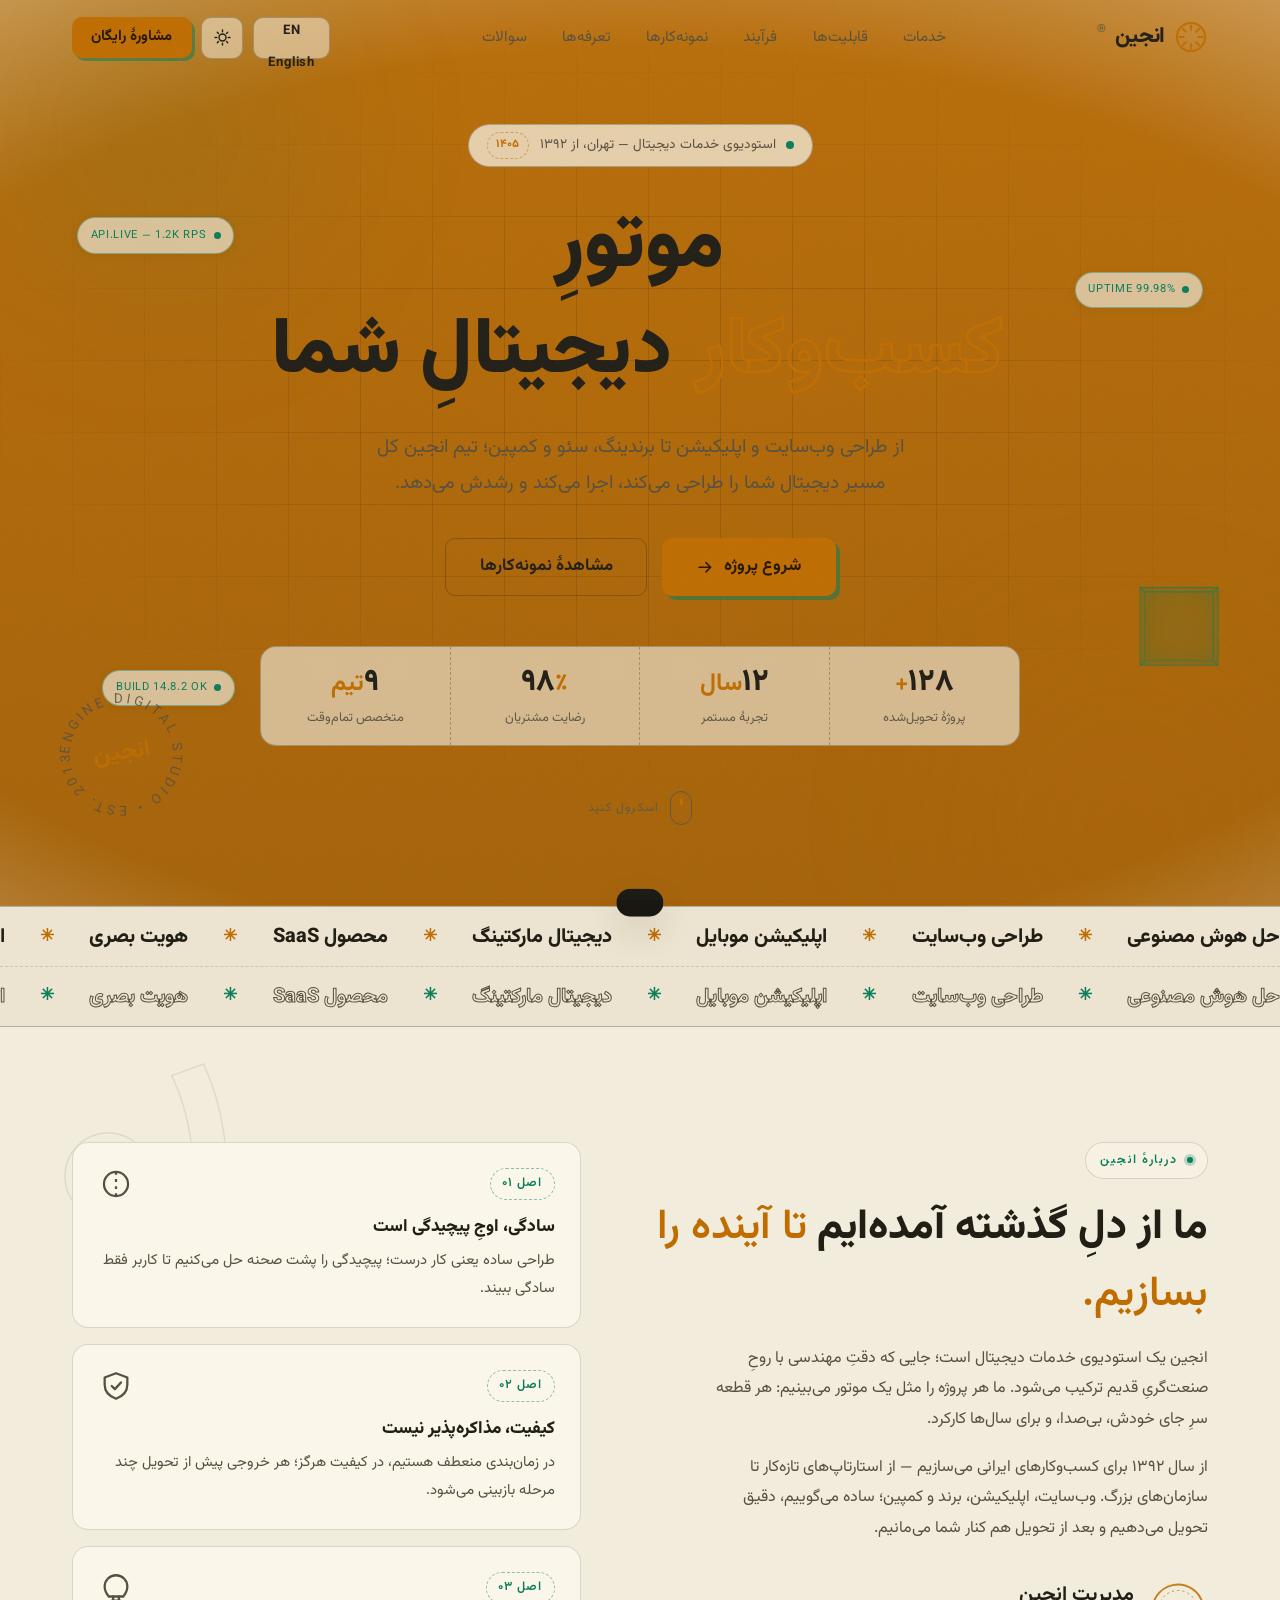
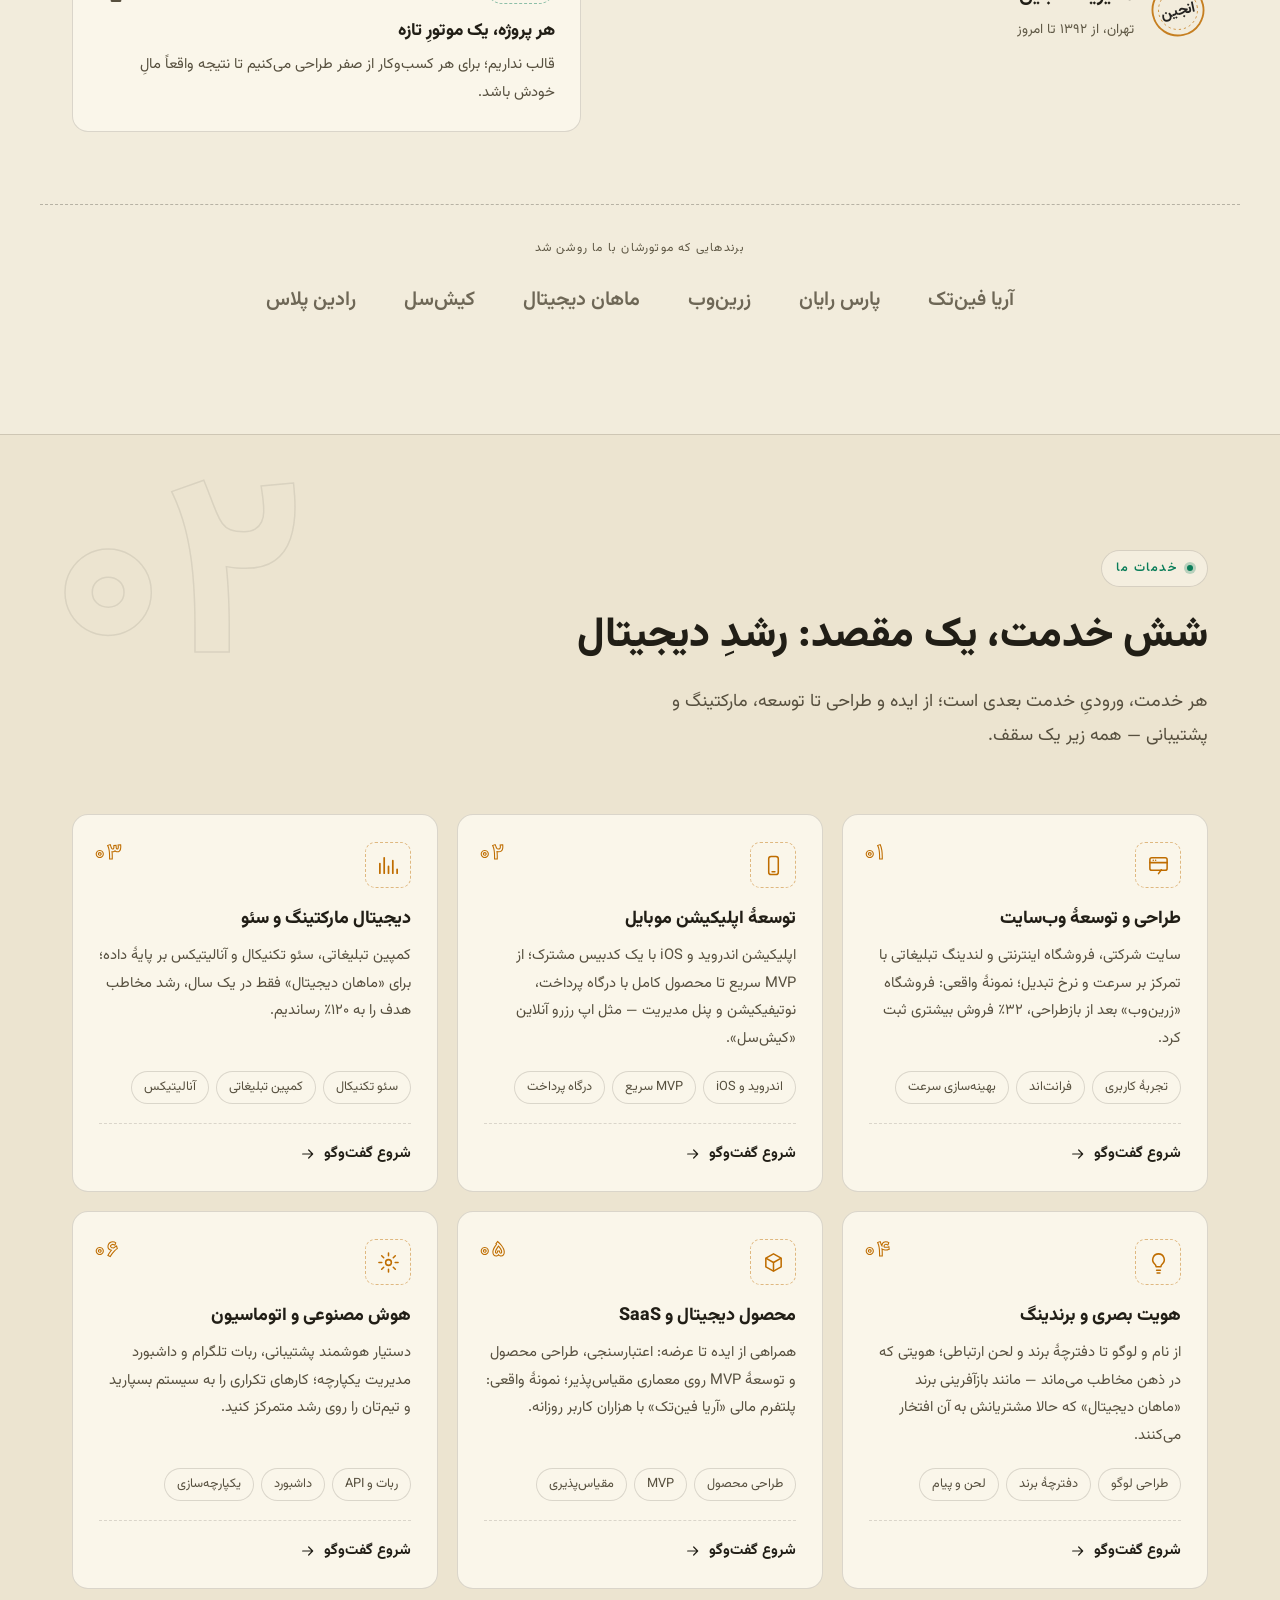
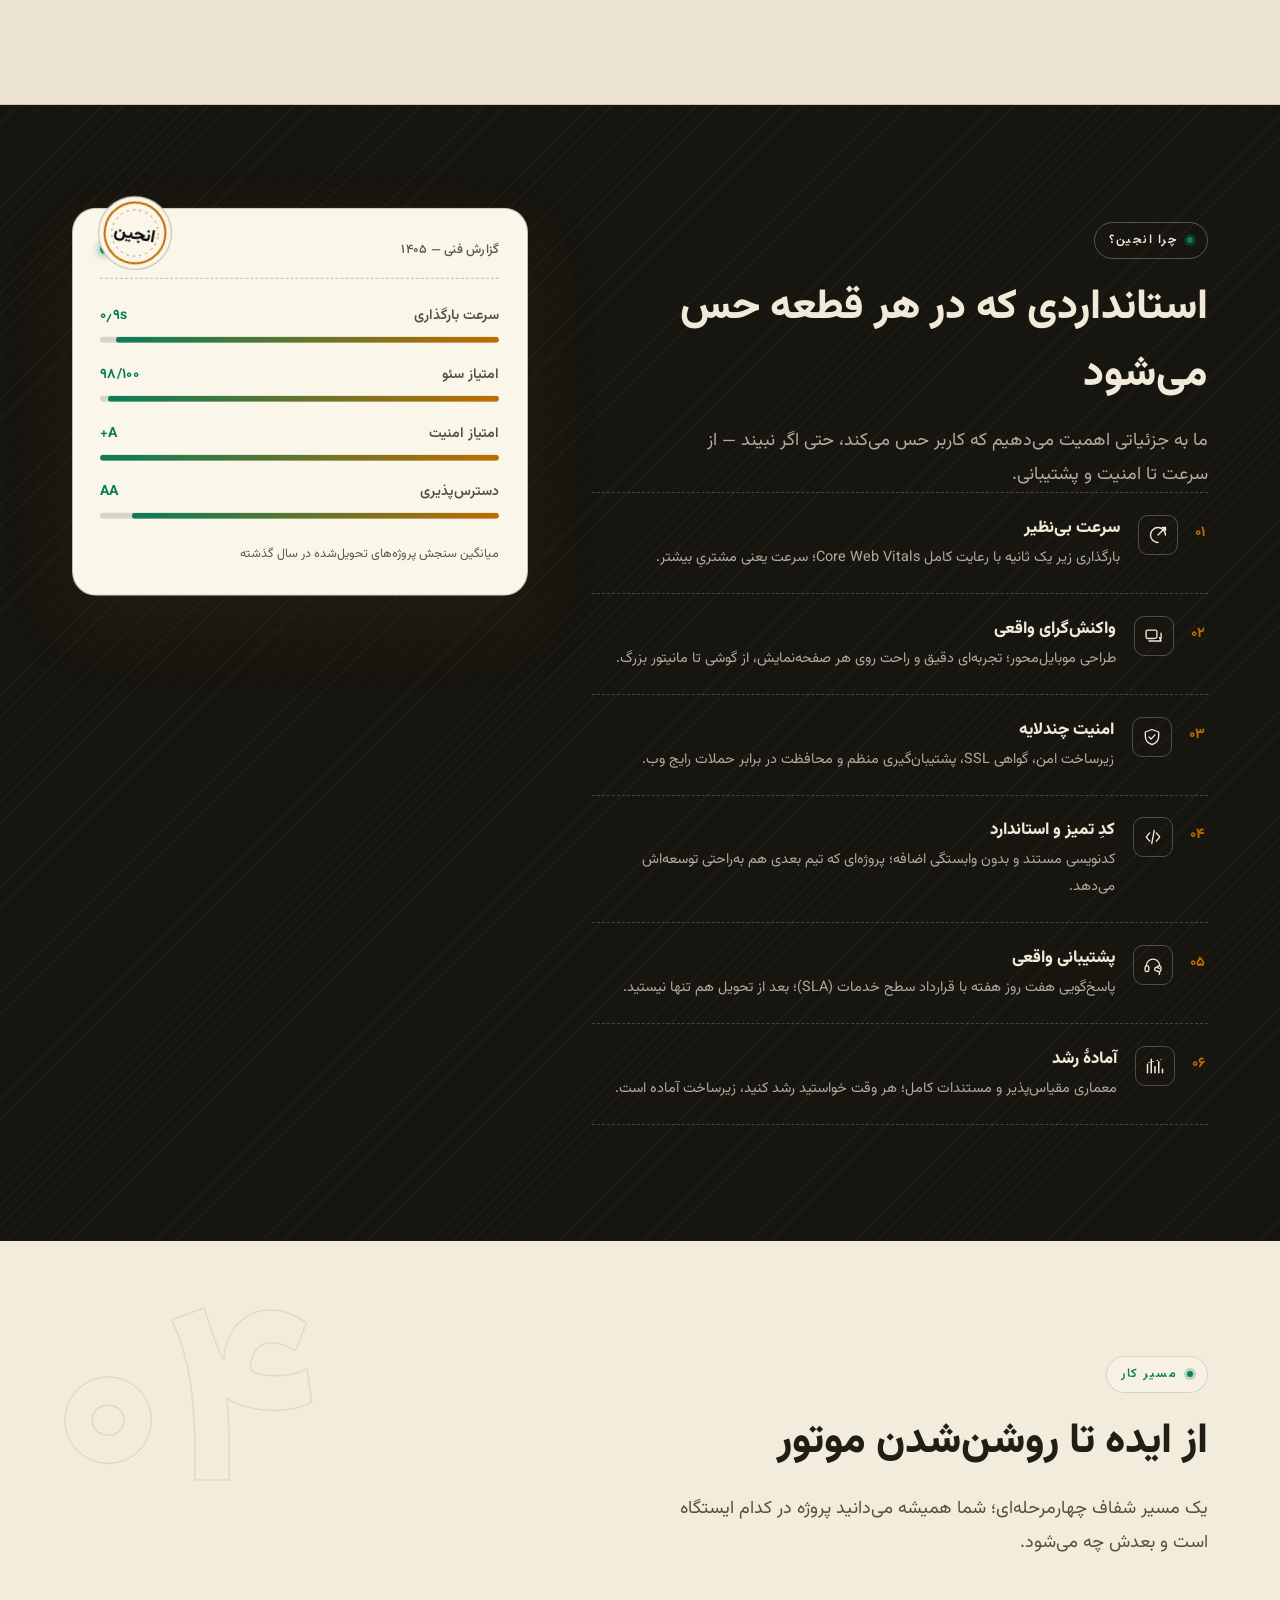
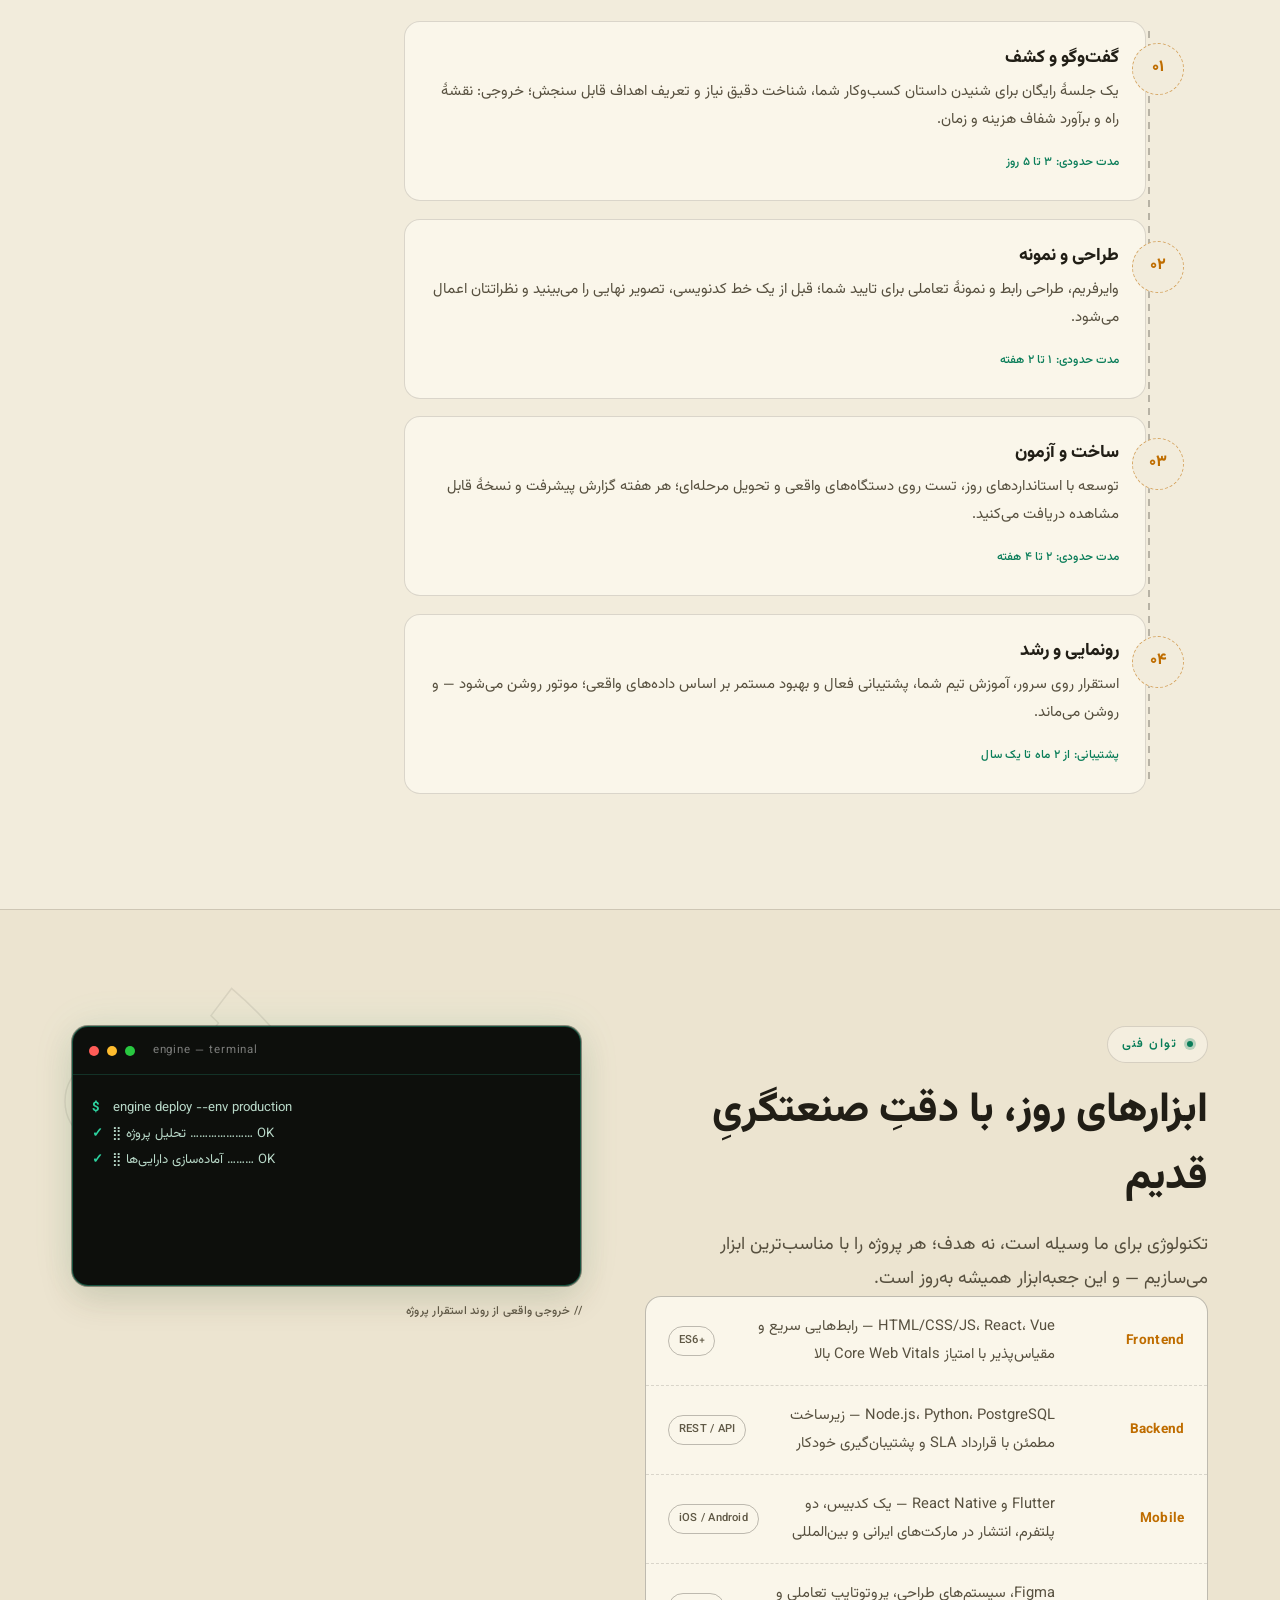
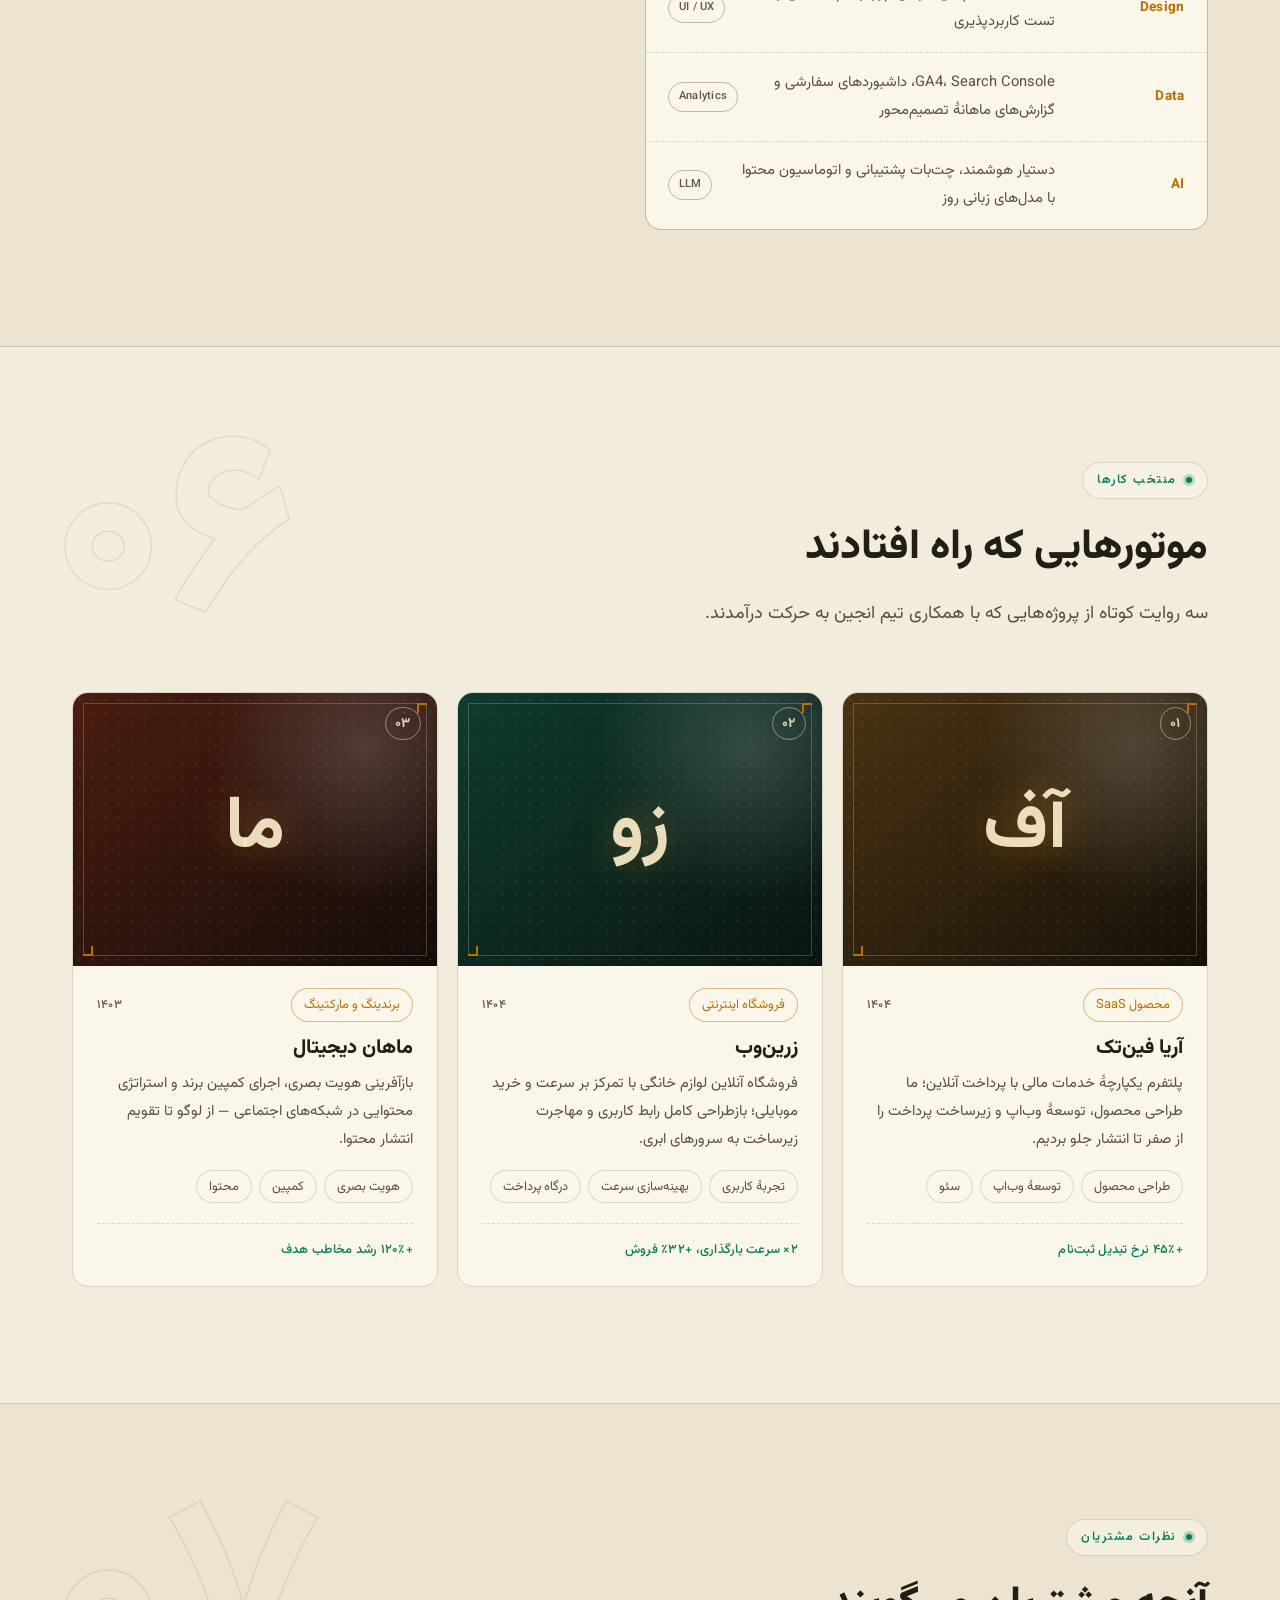
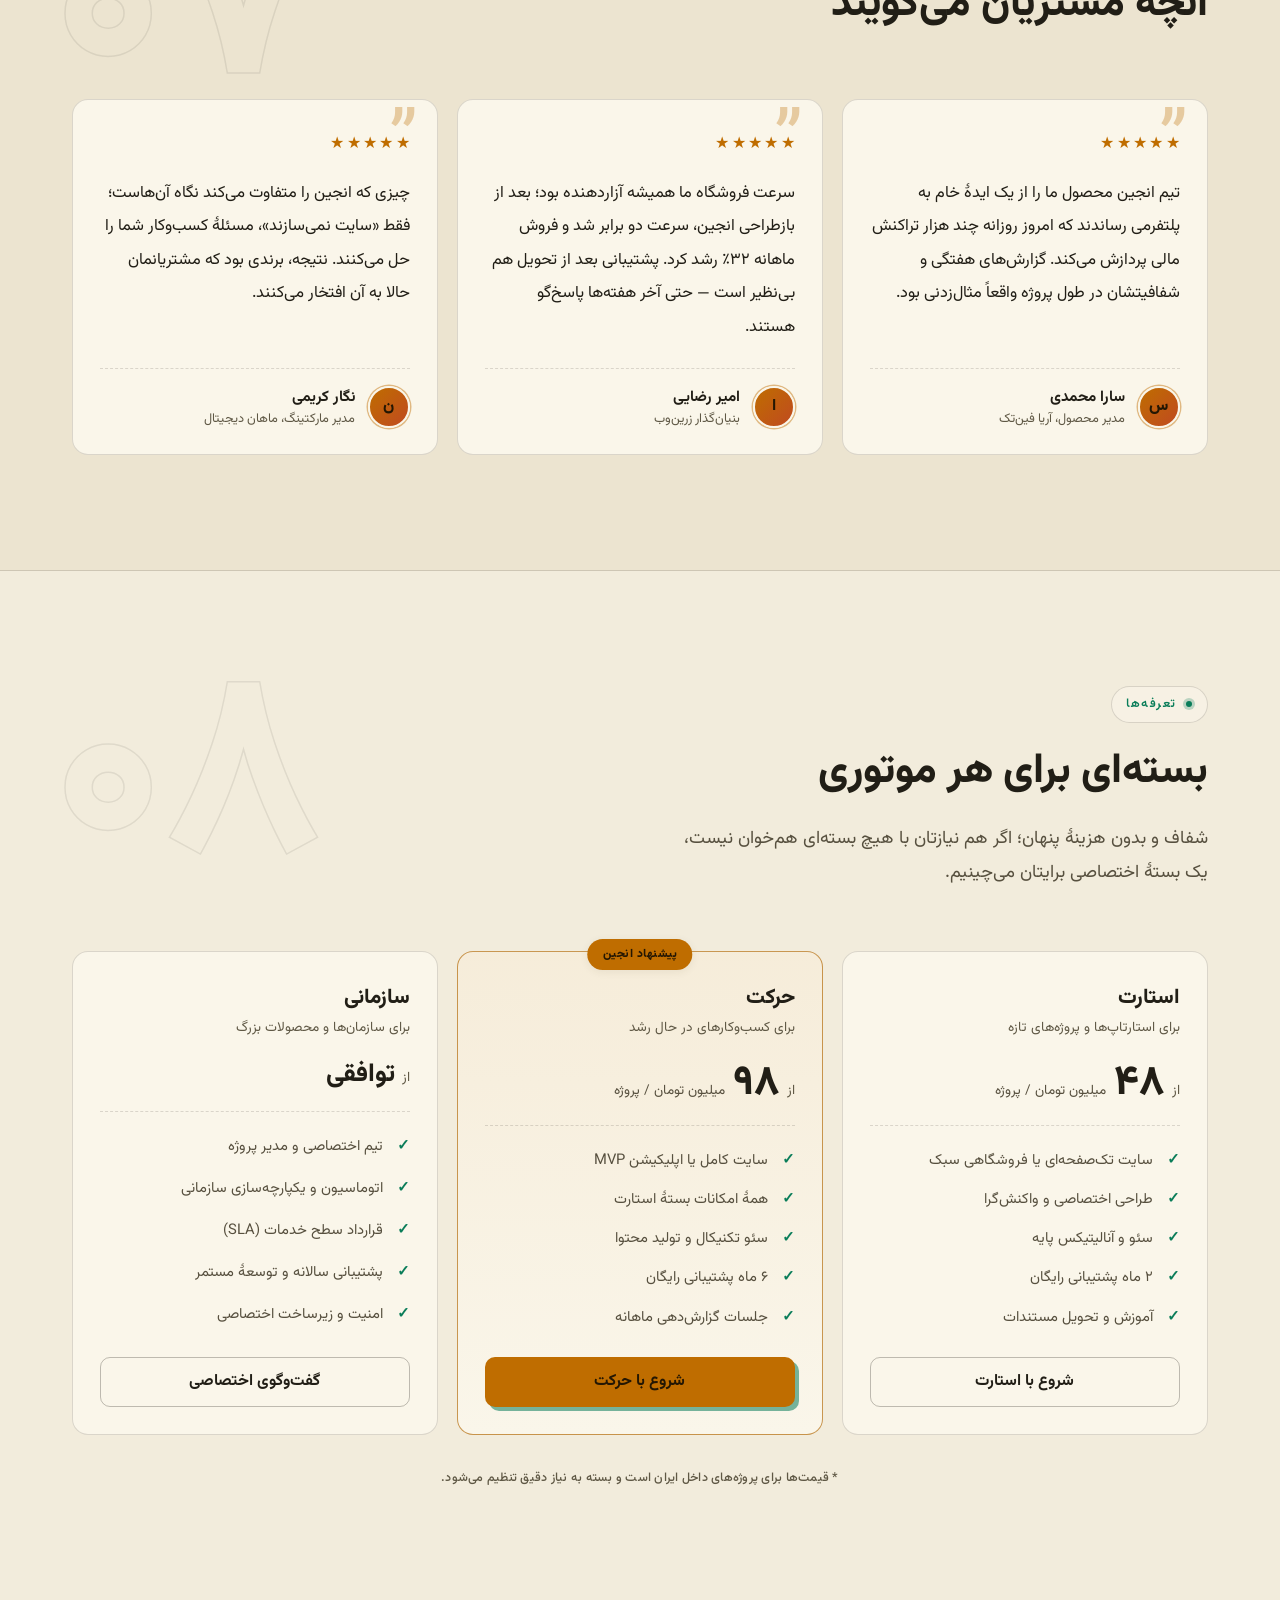
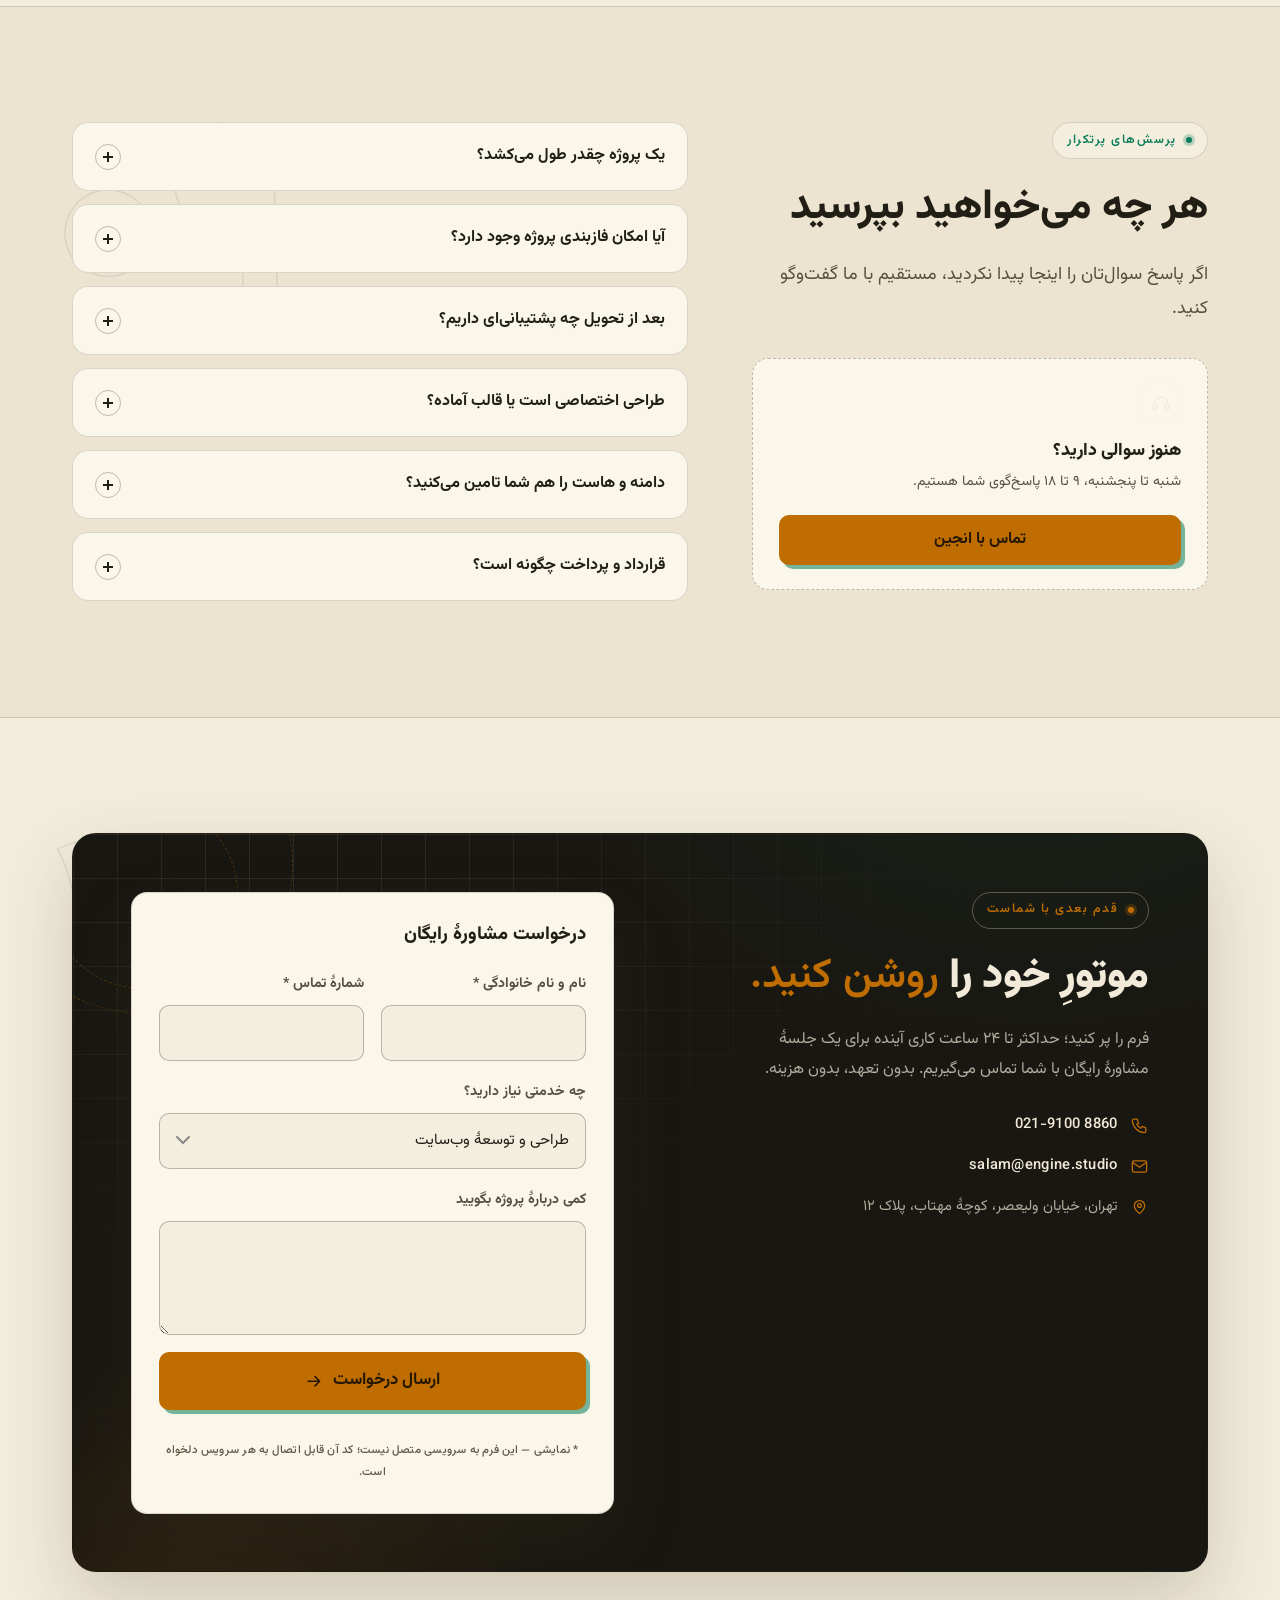
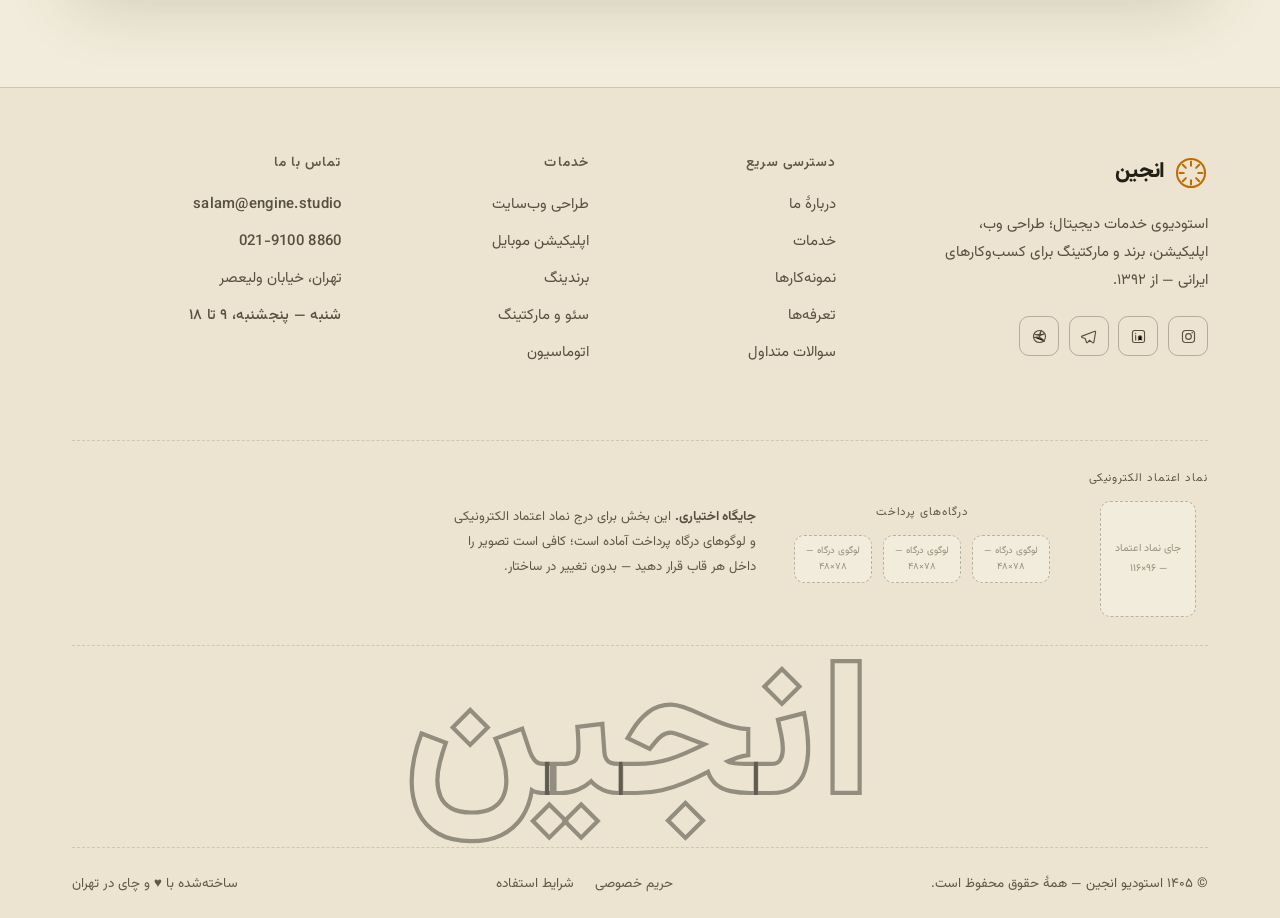
==== engine/index.html @ edc32d1a "Initial commit" ====
<!DOCTYPE html>
<!--
  ─────────────────────────────────────────────────────────────
  ENGINE | انجین  —  v1.2 «میلاد»
  Premium Iranian Digital Services Landing Template Foundation

  Built with HTML5 + CSS3 + Vanilla JS (ES6+). No frameworks.
  RTL-first (Persian) with a built-in English (LTR) layer.
  Theme: «Matrix × Vintage» design system — data-stream hero,
  parallax depth, 3D wireframe cube, premium mobile navigation.

  HOW TO CUSTOMIZE
  • Colors / fonts / radius  →  assets/css/base.css  (design tokens)
  • Layout & components      →  assets/css/components.css + sections.css
  • All visible texts        →  index.html (data-i18n) + assets/js/main.js
  • Behavior / animations    →  assets/js/main.js
  • Trust & payment logos    →  .footer-trust slots (footer)
  ─────────────────────────────────────────────────────────────
-->
<html lang="fa" dir="rtl" data-theme="dark">
<head>
<meta charset="UTF-8">
<meta name="viewport" content="width=device-width, initial-scale=1.0, viewport-fit=cover">
<title>انجین | موتور کسب‌وکار دیجیتال شما — استودیو دیجیتال انجین</title>
<meta name="description" content="انجین، استودیوی دیجیتال ایرانی؛ طراحی وب‌سایت، اپلیکیشن، برندینگ و دیجیتال مارکتینگ. موتورِ رشد کسب‌وکار شما.">
<meta name="theme-color" content="#0b0b0e">
<meta property="og:title" content="انجین | موتور کسب‌وکار دیجیتال شما">
<meta property="og:description" content="قالب لندینگ پریمیوم ایرانی — طراحی وب، اپلیکیشن، برندینگ و مارکتینگ دیجیتال.">
<meta property="og:type" content="website">
<script>document.documentElement.classList.add('js');</script>
<link rel="icon" href="data:image/svg+xml,%3Csvg xmlns='http://www.w3.org/2000/svg' viewBox='0 0 64 64'%3E%3Crect width='64' height='64' rx='14' fill='%230e0e12'/%3E%3Cg stroke='%23ffb443' stroke-width='5' stroke-linecap='round'%3E%3Cpath d='M32 10v8M32 46v8M10 32h8M46 32h8M16.5 16.5l5.6 5.6M41.9 41.9l5.6 5.6M47.5 16.5l-5.6 5.6M22.1 41.9l-5.6 5.6'/%3E%3C/g%3E%3Ccircle cx='32' cy='32' r='9' fill='none' stroke='%23ffb443' stroke-width='5'/%3E%3C/svg%3E">

<!-- Apply saved theme / language BEFORE first paint (no flash) -->
<script>
(function () {
  try {
    var t = localStorage.getItem('engine-theme');
    var dark = t ? t === 'dark' : !(window.matchMedia && window.matchMedia('(prefers-color-scheme: light)').matches);
    document.documentElement.setAttribute('data-theme', dark ? 'dark' : 'light');
    var l = localStorage.getItem('engine-lang');
    if (l === 'en') { document.documentElement.lang = 'en'; document.documentElement.dir = 'ltr'; }
  } catch (e) {}
})();
</script>

<link rel="stylesheet" href="assets/css/fonts.css">
<link rel="stylesheet" href="assets/css/base.css">
<link rel="stylesheet" href="assets/css/components.css">
<link rel="stylesheet" href="assets/css/sections.css">
<noscript><style>.loader{display:none!important}</style></noscript>

<script type="application/ld+json">
{
  "@context": "https://schema.org",
  "@type": "Organization",
  "name": "انجین | Engine",
  "description": "استودیوی خدمات دیجیتال — طراحی وب‌سایت، اپلیکیشن، برندینگ و دیجیتال مارکتینگ",
  "foundingDate": "2013",
  "areaServed": "IR",
  "address": { "@type": "PostalAddress", "addressLocality": "Tehran", "addressCountry": "IR" }
}
</script>
</head>

<body id="top">

<!-- ============ PRELOADER ============ -->
<div class="loader" id="loader" aria-hidden="true">
  <div class="loader-inner">
    <span class="loader-mark">انجین</span>
    <span class="loader-bar"><i></i></span>
    <span class="loader-txt" data-i18n="loaderTxt">در حال روشن‌کردن موتور…</span>
  </div>
</div>

<!-- ============ HEADER ============ -->
<header class="site-header" id="siteHeader">
  <div class="container header-in">

    <a class="brand" href="#top" aria-label="انجین — بازگشت به بالای صفحه">
      <svg class="brand-logo" viewBox="0 0 40 40" aria-hidden="true">
        <circle cx="20" cy="20" r="16.5" fill="none" stroke="currentColor" stroke-width="2.4"/>
        <g stroke="currentColor" stroke-width="2.4" stroke-linecap="round">
          <path d="M20 6.5v5M20 28.5v5M6.5 20h5M28.5 20h5"/>
          <path d="M10.4 10.4l3.6 3.6M26 26l3.6 3.6M29.6 10.4L26 14M14 26l-3.6 3.6"/>
        </g>
      </svg>
      <span class="brand-name" data-i18n="brandName">انجین</span>
      <span class="brand-reg" aria-hidden="true">®</span>
    </a>

    <nav class="main-nav" id="mainNav" aria-label="منوی اصلی" data-i18n-aria="navLabel">
      <ul>
        <li><a href="#services"  data-i18n="navServices">خدمات</a></li>
        <li><a href="#features"  data-i18n="navFeatures">قابلیت‌ها</a></li>
        <li><a href="#process"   data-i18n="navProcess">فرآیند</a></li>
        <li><a href="#works"     data-i18n="navWorks">نمونه‌کارها</a></li>
        <li><a href="#pricing"   data-i18n="navPricing">تعرفه‌ها</a></li>
        <li><a href="#faq"       data-i18n="navFaq">سوالات</a></li>
      </ul>
      <div class="nav-foot">
        <a class="btn btn-primary btn-block" href="#cta" data-i18n="navCta">مشاورهٔ رایگان</a>
        <p class="nav-foot-note" data-i18n="navFootNote">پاسخ‌گویی شنبه تا پنجشنبه، ۹ تا ۱۸</p>
      </div>
    </nav>

    <div class="header-actions">
      <button class="icon-btn lang-toggle" id="langToggle" type="button" aria-label="Switch to English" data-i18n-aria="langToggleLabel">
        <span class="lang-short" data-i18n="langShort">EN</span>
        <span class="lang-full" data-i18n="langFull">English</span>
      </button>
      <button class="icon-btn theme-toggle" id="themeToggle" type="button" aria-label="تغییر حالت روشن/تاریک" data-i18n-aria="themeToggleLabel">
        <svg class="icon-sun" viewBox="0 0 24 24" aria-hidden="true"><circle cx="12" cy="12" r="4.4" fill="none" stroke="currentColor" stroke-width="1.8"/><g stroke="currentColor" stroke-width="1.8" stroke-linecap="round"><path d="M12 2.6v2.2M12 19.2v2.2M2.6 12h2.2M19.2 12h2.2M5.4 5.4l1.5 1.5M17.1 17.1l1.5 1.5M18.6 5.4l-1.5 1.5M6.9 17.1l-1.5 1.5"/></g></svg>
        <svg class="icon-moon" viewBox="0 0 24 24" aria-hidden="true"><path d="M20.4 14.2A8.4 8.4 0 0 1 9.8 3.6a8.4 8.4 0 1 0 10.6 10.6Z" fill="none" stroke="currentColor" stroke-width="1.8" stroke-linejoin="round"/></svg>
      </button>
      <a class="btn btn-sm btn-primary header-cta" href="#cta" data-i18n="navCta">مشاورهٔ رایگان</a>
      <button class="nav-burger" id="navBurger" type="button" aria-expanded="false" aria-controls="mainNav" aria-label="بازکردن منو">
        <span></span><span></span><span></span>
      </button>
    </div>

  </div>
</header>

<main id="main">

<!-- ============ HERO ============ -->
<section class="hero" id="hero">
  <div class="hero-bg" aria-hidden="true">
    <canvas id="matrixCanvas"></canvas>
    <div class="hero-aurora hero-aurora-1"></div>
    <div class="hero-aurora hero-aurora-2"></div>
    <div class="hero-glow"></div>
    <div class="hero-grid"></div>
  </div>

  <div class="hero-cube parallax" data-speed="-0.16" aria-hidden="true">
    <div class="cube-float">
    <div class="cube-scene">
      <span class="cube-face cube-f"></span>
      <span class="cube-face cube-b"></span>
      <span class="cube-face cube-l"></span>
      <span class="cube-face cube-r"></span>
      <span class="cube-face cube-t"></span>
      <span class="cube-face cube-o"></span>
    </div>
    </div>
  </div>

  <span class="hero-data hero-data-1" aria-hidden="true"><i></i><span dir="ltr">UPTIME 99.98%</span></span>
  <span class="hero-data hero-data-2" aria-hidden="true"><i></i><span dir="ltr">API.LIVE — 1.2K RPS</span></span>
  <span class="hero-data hero-data-3" aria-hidden="true"><i></i><span dir="ltr">BUILD 14.8.2 OK</span></span>

  <div class="hero-emblem" aria-hidden="true">
    <svg class="emblem-ring" viewBox="0 0 120 120">
      <defs><path id="emblemPath" d="M60,60 m-44,0 a44,44 0 1,1 88,0 a44,44 0 1,1 -88,0"/></defs>
      <text class="emblem-text" direction="ltr"><textPath href="#emblemPath" startOffset="0">ENGINE DIGITAL STUDIO • EST. 2013 • TEHRAN • </textPath></text>
    </svg>
    <span class="emblem-core">انجین</span>
  </div>

  <div class="container hero-in">
    <div class="hero-badge reveal">
      <span class="pulse-dot" aria-hidden="true"></span>
      <span data-i18n="heroBadge">استودیوی خدمات دیجیتال — تهران، از ۱۳۹۲</span>
      <span class="badge-year" data-i18n="heroYear">۱۴۰۵</span>
    </div>

    <h1 class="hero-title">
      <span class="line reveal" data-i18n="heroL1">موتورِ</span>
      <span class="line reveal d2">
        <span class="outline" data-i18n="heroL2">کسب‌وکار</span>
        <span class="hero-title-rest" data-i18n="heroL2b">دیجیتالِ شما</span>
      </span>
    </h1>

    <p class="hero-sub reveal d3" data-i18n="heroSub">
      از طراحی وب‌سایت و اپلیکیشن تا برندینگ، سئو و کمپین؛
      تیم انجین کل مسیر دیجیتال شما را طراحی می‌کند، اجرا می‌کند و رشدش می‌دهد.
    </p>

    <div class="hero-cta reveal d4">
      <a class="btn btn-primary btn-lg" href="#cta">
        <span data-i18n="heroCta1">شروع پروژه</span>
        <svg class="btn-arrow" viewBox="0 0 24 24" aria-hidden="true"><path d="M4 12h15M13 6l6 6-6 6" fill="none" stroke="currentColor" stroke-width="2" stroke-linecap="round" stroke-linejoin="round"/></svg>
      </a>
      <a class="btn btn-ghost btn-lg" href="#works" data-i18n="heroCta2">مشاهدهٔ نمونه‌کارها</a>
    </div>

    <dl class="hero-stats reveal d5">
      <div class="stat">
        <dt><span class="count" data-count="128" data-i18n-aria="stat1">۱۲۸</span><span class="stat-suffix">+</span></dt>
        <dd data-i18n="statLabel1">پروژهٔ تحویل‌شده</dd>
      </div>
      <div class="stat">
        <dt><span class="count" data-count="12" data-i18n-aria="stat2">۱۲</span><span class="stat-suffix" data-i18n="statSuffix2"> سال</span></dt>
        <dd data-i18n="statLabel2">تجربهٔ مستمر</dd>
      </div>
      <div class="stat">
        <dt><span class="count" data-count="98" data-i18n-aria="stat3">۹۸</span><span class="stat-suffix">٪</span></dt>
        <dd data-i18n="statLabel3">رضایت مشتریان</dd>
      </div>
      <div class="stat">
        <dt><span class="count" data-count="9" data-i18n-aria="stat4">۹</span><span class="stat-suffix" data-i18n="statSuffix4"> تیم</span></dt>
        <dd data-i18n="statLabel4">متخصص تمام‌وقت</dd>
      </div>
    </dl>

    <div class="hero-scroll reveal d5">
      <a href="#intro" aria-label="اسکرول به بخش دربارهٔ ما">
        <span class="mouse" aria-hidden="true"><i class="wheel"></i></span>
        <span data-i18n="heroScroll">اسکرول کنید</span>
      </a>
    </div>
  </div>
</section>

<!-- ============ TICKER ============ -->
<div class="ticker" aria-hidden="true">
  <div class="ticker-row ticker-row-a">
    <div class="ticker-track" id="tickerA"></div>
  </div>
  <div class="ticker-row ticker-row-b">
    <div class="ticker-track ticker-track-rev" id="tickerB"></div>
  </div>
</div>

<!-- ============ INTRO / ABOUT ============ -->
<section class="section intro" id="intro">
  <span class="sec-ghost parallax" data-speed="0.08" aria-hidden="true">۰۱</span>
  <div class="container intro-grid">

    <div class="intro-copy">
      <span class="eyebrow reveal" data-i18n="introEyebrow">دربارهٔ انجین</span>
      <h2 class="sec-title reveal">
        <span data-i18n="introTitle1">ما از دلِ گذشته آمده‌ایم</span>
        <span class="serif-accent" data-i18n="introTitle2">تا آینده را بسازیم.</span>
      </h2>
      <p class="reveal" data-i18n="introP1">
        انجین یک استودیوی خدمات دیجیتال است؛ جایی که دقتِ مهندسی با روحِ صنعت‌گریِ قدیم ترکیب می‌شود.
        ما هر پروژه را مثل یک موتور می‌بینیم: هر قطعه سرِ جای خودش، بی‌صدا، و برای سال‌ها کارکرد.
      </p>
      <p class="reveal" data-i18n="introP2">
        از سال ۱۳۹۲ برای کسب‌وکارهای ایرانی می‌سازیم — از استارتاپ‌های تازه‌کار تا سازمان‌های بزرگ.
        وب‌سایت، اپلیکیشن، برند و کمپین؛ ساده می‌گوییم، دقیق تحویل می‌دهیم و بعد از تحویل هم کنار شما می‌مانیم.
      </p>
      <div class="intro-sign reveal">
        <span class="sign-name" data-i18n="signName">مدیریت انجین</span>
        <span class="sign-role" data-i18n="signRole">تهران، از ۱۳۹۲ تا امروز</span>
        <svg class="sign-stamp" viewBox="0 0 80 80" aria-hidden="true">
          <circle cx="40" cy="40" r="34" fill="none" stroke="currentColor" stroke-width="2.5"/>
          <circle cx="40" cy="40" r="26" fill="none" stroke="currentColor" stroke-width="1" stroke-dasharray="3 4"/>
          <text x="40" y="47" text-anchor="middle" font-size="20">انجین</text>
        </svg>
      </div>
    </div>

    <div class="intro-cards">
      <article class="file-card reveal">
        <header class="file-head">
          <span class="file-no" data-i18n="fileNo1">اصل ۰۱</span>
          <span class="file-ico" aria-hidden="true">
            <svg viewBox="0 0 24 24"><circle cx="12" cy="12" r="8.5" fill="none" stroke="currentColor" stroke-width="1.6"/><path d="M12 3.5v17" stroke="currentColor" stroke-width="1.6" stroke-dasharray="2 3"/></svg>
          </span>
        </header>
        <h3 class="file-title" data-i18n="fileTitle1">سادگی، اوجِ پیچیدگی است</h3>
        <p class="file-desc" data-i18n="fileDesc1">طراحی ساده یعنی کار درست؛ پیچیدگی را پشت صحنه حل می‌کنیم تا کاربر فقط سادگی ببیند.</p>
      </article>
      <article class="file-card reveal d2">
        <header class="file-head">
          <span class="file-no" data-i18n="fileNo2">اصل ۰۲</span>
          <span class="file-ico" aria-hidden="true">
            <svg viewBox="0 0 24 24"><path d="M12 3l8 3v5c0 5-3.4 8.4-8 10-4.6-1.6-8-5-8-10V6l8-3z" fill="none" stroke="currentColor" stroke-width="1.6" stroke-linejoin="round"/><path d="M9 12l2.2 2.2L15.5 9.5" fill="none" stroke="currentColor" stroke-width="1.6" stroke-linecap="round" stroke-linejoin="round"/></svg>
          </span>
        </header>
        <h3 class="file-title" data-i18n="fileTitle2">کیفیت، مذاکره‌پذیر نیست</h3>
        <p class="file-desc" data-i18n="fileDesc2">در زمان‌بندی منعطف هستیم، در کیفیت هرگز؛ هر خروجی پیش از تحویل چند مرحله بازبینی می‌شود.</p>
      </article>
      <article class="file-card reveal d3">
        <header class="file-head">
          <span class="file-no" data-i18n="fileNo3">اصل ۰۳</span>
          <span class="file-ico" aria-hidden="true">
            <svg viewBox="0 0 24 24"><path d="M12 3a8 8 0 0 1 8 8c0 2.5-1.2 5-2.8 7H6.8C5.2 16 4 13.5 4 11a8 8 0 0 1 8-8z" fill="none" stroke="currentColor" stroke-width="1.6" stroke-linejoin="round"/><path d="M9 21h6M10 18v3M14 18v3" stroke="currentColor" stroke-width="1.6" stroke-linecap="round"/></svg>
          </span>
        </header>
        <h3 class="file-title" data-i18n="fileTitle3">هر پروژه، یک موتورِ تازه</h3>
        <p class="file-desc" data-i18n="fileDesc3">قالب نداریم؛ برای هر کسب‌وکار از صفر طراحی می‌کنیم تا نتیجه واقعاً مالِ خودش باشد.</p>
      </article>
    </div>

  </div>

  <div class="container trust-strip reveal">
    <p class="trust-label" data-i18n="trustLabel">برندهایی که موتورشان با ما روشن شد</p>
    <ul class="trust-list" aria-hidden="true">
      <li>آریا فین‌تک</li>
      <li>پارس رایان</li>
      <li>زرین‌وب</li>
      <li>ماهان دیجیتال</li>
      <li>کیش‌سل</li>
      <li>رادین پلاس</li>
    </ul>
  </div>
</section>

<!-- ============ SERVICES ============ -->
<section class="section services" id="services">
  <span class="sec-ghost parallax" data-speed="0.08" aria-hidden="true">۰۲</span>
  <div class="container">
    <div class="sec-head">
      <span class="eyebrow reveal" data-i18n="servicesEyebrow">خدمات ما</span>
      <h2 class="sec-title reveal" data-i18n="servicesTitle">شش خدمت، یک مقصد: رشدِ دیجیتال</h2>
      <p class="sec-sub reveal" data-i18n="servicesSub">هر خدمت، ورودیِ خدمت بعدی است؛ از ایده و طراحی تا توسعه، مارکتینگ و پشتیبانی — همه زیر یک سقف.</p>
    </div>

    <div class="services-grid">
      <article class="service-card reveal">
        <span class="card-index">۰۱</span>
        <span class="card-ico" aria-hidden="true">
          <svg viewBox="0 0 24 24"><rect x="3" y="4" width="18" height="13" rx="2" fill="none" stroke="currentColor" stroke-width="1.6"/><path d="M3 9h18M6.5 6.5h.01M9 6.5h.01M12 20.5l3-4" stroke="currentColor" stroke-width="1.6" stroke-linecap="round"/></svg>
        </span>
        <h3 class="card-title" data-i18n="sv1Title">طراحی و توسعهٔ وب‌سایت</h3>
        <p class="card-desc" data-i18n="sv1Desc">سایت شرکتی، فروشگاه اینترنتی و لندینگ تبلیغاتی با تمرکز بر سرعت و نرخ تبدیل؛ نمونهٔ واقعی: فروشگاه «زرین‌وب» بعد از بازطراحی، ۳۲٪ فروش بیشتری ثبت کرد.</p>
        <ul class="chip-row" aria-label="تگ‌ها">
          <li class="chip" data-i18n="sv1Tag1">تجربهٔ کاربری</li>
          <li class="chip" data-i18n="sv1Tag2">فرانت‌اند</li>
          <li class="chip" data-i18n="sv1Tag3">بهینه‌سازی سرعت</li>
        </ul>
        <a class="card-link" href="#cta"><span data-i18n="cardLink">شروع گفت‌وگو</span><svg viewBox="0 0 24 24" aria-hidden="true"><path d="M4 12h15M13 6l6 6-6 6" fill="none" stroke="currentColor" stroke-width="1.8" stroke-linecap="round" stroke-linejoin="round"/></svg></a>
      </article>

      <article class="service-card reveal d2">
        <span class="card-index">۰۲</span>
        <span class="card-ico" aria-hidden="true">
          <svg viewBox="0 0 24 24"><rect x="7" y="2.5" width="10" height="19" rx="2.5" fill="none" stroke="currentColor" stroke-width="1.6"/><path d="M10.5 18.5h3" stroke="currentColor" stroke-width="1.6" stroke-linecap="round"/></svg>
        </span>
        <h3 class="card-title" data-i18n="sv2Title">توسعهٔ اپلیکیشن موبایل</h3>
        <p class="card-desc" data-i18n="sv2Desc">اپلیکیشن اندروید و iOS با یک کدبیس مشترک؛ از MVP سریع تا محصول کامل با درگاه پرداخت، نوتیفیکیشن و پنل مدیریت — مثل اپ رزرو آنلاین «کیش‌سل».</p>
        <ul class="chip-row">
          <li class="chip" data-i18n="sv2Tag1">اندروید و iOS</li>
          <li class="chip" data-i18n="sv2Tag2">MVP سریع</li>
          <li class="chip" data-i18n="sv2Tag3">درگاه پرداخت</li>
        </ul>
        <a class="card-link" href="#cta"><span data-i18n="cardLink">شروع گفت‌وگو</span><svg viewBox="0 0 24 24" aria-hidden="true"><path d="M4 12h15M13 6l6 6-6 6" fill="none" stroke="currentColor" stroke-width="1.8" stroke-linecap="round" stroke-linejoin="round"/></svg></a>
      </article>

      <article class="service-card reveal d3">
        <span class="card-index">۰۳</span>
        <span class="card-ico" aria-hidden="true">
          <svg viewBox="0 0 24 24"><path d="M3 20V10m4.5 10V4m4.5 16v-7m4.5 7V7m4.5 13v-4" stroke="currentColor" stroke-width="1.8" stroke-linecap="round"/></svg>
        </span>
        <h3 class="card-title" data-i18n="sv3Title">دیجیتال مارکتینگ و سئو</h3>
        <p class="card-desc" data-i18n="sv3Desc">کمپین تبلیغاتی، سئو تکنیکال و آنالیتیکس بر پایهٔ داده؛ برای «ماهان دیجیتال» فقط در یک سال، رشد مخاطب هدف را به ۱۲۰٪ رساندیم.</p>
        <ul class="chip-row">
          <li class="chip" data-i18n="sv3Tag1">سئو تکنیکال</li>
          <li class="chip" data-i18n="sv3Tag2">کمپین تبلیغاتی</li>
          <li class="chip" data-i18n="sv3Tag3">آنالیتیکس</li>
        </ul>
        <a class="card-link" href="#cta"><span data-i18n="cardLink">شروع گفت‌وگو</span><svg viewBox="0 0 24 24" aria-hidden="true"><path d="M4 12h15M13 6l6 6-6 6" fill="none" stroke="currentColor" stroke-width="1.8" stroke-linecap="round" stroke-linejoin="round"/></svg></a>
      </article>

      <article class="service-card reveal">
        <span class="card-index">۰۴</span>
        <span class="card-ico" aria-hidden="true">
          <svg viewBox="0 0 24 24"><path d="M12 3a6 6 0 0 0-4.2 10.3c1 1 1.7 2 1.7 3.2h5c0-1.2.7-2.2 1.7-3.2A6 6 0 0 0 12 3z" fill="none" stroke="currentColor" stroke-width="1.6" stroke-linejoin="round"/><path d="M10 20h4M10.5 23h3" stroke="currentColor" stroke-width="1.6" stroke-linecap="round"/></svg>
        </span>
        <h3 class="card-title" data-i18n="sv4Title">هویت بصری و برندینگ</h3>
        <p class="card-desc" data-i18n="sv4Desc">از نام و لوگو تا دفترچهٔ برند و لحن ارتباطی؛ هویتی که در ذهن مخاطب می‌ماند — مانند بازآفرینی برند «ماهان دیجیتال» که حالا مشتریانش به آن افتخار می‌کنند.</p>
        <ul class="chip-row">
          <li class="chip" data-i18n="sv4Tag1">طراحی لوگو</li>
          <li class="chip" data-i18n="sv4Tag2">دفترچهٔ برند</li>
          <li class="chip" data-i18n="sv4Tag3">لحن و پیام</li>
        </ul>
        <a class="card-link" href="#cta"><span data-i18n="cardLink">شروع گفت‌وگو</span><svg viewBox="0 0 24 24" aria-hidden="true"><path d="M4 12h15M13 6l6 6-6 6" fill="none" stroke="currentColor" stroke-width="1.8" stroke-linecap="round" stroke-linejoin="round"/></svg></a>
      </article>

      <article class="service-card reveal d2">
        <span class="card-index">۰۵</span>
        <span class="card-ico" aria-hidden="true">
          <svg viewBox="0 0 24 24"><path d="M12 3l8 4.5v9L12 21l-8-4.5v-9L12 3z" fill="none" stroke="currentColor" stroke-width="1.6" stroke-linejoin="round"/><path d="M12 12l8-4.5M12 12v9M12 12L4 7.5" stroke="currentColor" stroke-width="1.6" stroke-linejoin="round"/></svg>
        </span>
        <h3 class="card-title" data-i18n="sv5Title">محصول دیجیتال و SaaS</h3>
        <p class="card-desc" data-i18n="sv5Desc">همراهی از ایده تا عرضه: اعتبارسنجی، طراحی محصول و توسعهٔ MVP روی معماری مقیاس‌پذیر؛ نمونهٔ واقعی: پلتفرم مالی «آریا فین‌تک» با هزاران کاربر روزانه.</p>
        <ul class="chip-row">
          <li class="chip" data-i18n="sv5Tag1">طراحی محصول</li>
          <li class="chip" data-i18n="sv5Tag2">MVP</li>
          <li class="chip" data-i18n="sv5Tag3">مقیاس‌پذیری</li>
        </ul>
        <a class="card-link" href="#cta"><span data-i18n="cardLink">شروع گفت‌وگو</span><svg viewBox="0 0 24 24" aria-hidden="true"><path d="M4 12h15M13 6l6 6-6 6" fill="none" stroke="currentColor" stroke-width="1.8" stroke-linecap="round" stroke-linejoin="round"/></svg></a>
      </article>

      <article class="service-card reveal d3">
        <span class="card-index">۰۶</span>
        <span class="card-ico" aria-hidden="true">
          <svg viewBox="0 0 24 24"><circle cx="12" cy="12" r="3" fill="none" stroke="currentColor" stroke-width="1.6"/><path d="M12 2v3M12 19v3M2 12h3M19 12h3M4.9 4.9l2.1 2.1M17 17l2.1 2.1M19.1 4.9L17 7M7 17l-2.1 2.1" stroke="currentColor" stroke-width="1.6" stroke-linecap="round"/></svg>
        </span>
        <h3 class="card-title" data-i18n="sv6Title">هوش مصنوعی و اتوماسیون</h3>
        <p class="card-desc" data-i18n="sv6Desc">دستیار هوشمند پشتیبانی، ربات تلگرام و داشبورد مدیریت یکپارچه؛ کارهای تکراری را به سیستم بسپارید و تیم‌تان را روی رشد متمرکز کنید.</p>
        <ul class="chip-row">
          <li class="chip" data-i18n="sv6Tag1">ربات و API</li>
          <li class="chip" data-i18n="sv6Tag2">داشبورد</li>
          <li class="chip" data-i18n="sv6Tag3">یکپارچه‌سازی</li>
        </ul>
        <a class="card-link" href="#cta"><span data-i18n="cardLink">شروع گفت‌وگو</span><svg viewBox="0 0 24 24" aria-hidden="true"><path d="M4 12h15M13 6l6 6-6 6" fill="none" stroke="currentColor" stroke-width="1.8" stroke-linecap="round" stroke-linejoin="round"/></svg></a>
      </article>
    </div>
  </div>
</section>

<!-- ============ FEATURES (inverted band) ============ -->
<section class="section features" id="features">
  <span class="sec-ghost parallax" data-speed="0.08" aria-hidden="true">۰۳</span>
  <div class="container features-grid">

    <div class="features-copy">
      <span class="eyebrow reveal" data-i18n="featuresEyebrow">چرا انجین؟</span>
      <h2 class="sec-title reveal" data-i18n="featuresTitle">استانداردی که در هر قطعه حس می‌شود</h2>
      <p class="sec-sub reveal" data-i18n="featuresSub">ما به جزئیاتی اهمیت می‌دهیم که کاربر حس می‌کند، حتی اگر نبیند — از سرعت تا امنیت و پشتیبانی.</p>

      <ul class="feature-list">
        <li class="feature-row reveal">
          <span class="f-no">۰۱</span>
          <span class="f-ico" aria-hidden="true">
            <svg viewBox="0 0 24 24"><path d="M12 21a9 9 0 1 1 9-9" fill="none" stroke="currentColor" stroke-width="1.6" stroke-linecap="round"/><path d="M12 12l4.5-4.5M21 3l-4.5 4.5M17.5 3H21v3.5" stroke="currentColor" stroke-width="1.6" stroke-linecap="round" stroke-linejoin="round"/></svg>
          </span>
          <div class="f-body">
            <h3 data-i18n="feat1Title">سرعت بی‌نظیر</h3>
            <p data-i18n="feat1Desc">بارگذاری زیر یک ثانیه با رعایت کامل Core Web Vitals؛ سرعت یعنی مشتریِ بیشتر.</p>
          </div>
        </li>
        <li class="feature-row reveal">
          <span class="f-no">۰۲</span>
          <span class="f-ico" aria-hidden="true">
            <svg viewBox="0 0 24 24"><rect x="2.5" y="5" width="13" height="10" rx="1.8" fill="none" stroke="currentColor" stroke-width="1.6"/><path d="M6 18h14.5l-2-4M20.5 15V8.5" stroke="currentColor" stroke-width="1.6" stroke-linecap="round" stroke-linejoin="round"/></svg>
          </span>
          <div class="f-body">
            <h3 data-i18n="feat2Title">واکنش‌گرای واقعی</h3>
            <p data-i18n="feat2Desc">طراحی موبایل‌محور؛ تجربه‌ای دقیق و راحت روی هر صفحه‌نمایش، از گوشی تا مانیتور بزرگ.</p>
          </div>
        </li>
        <li class="feature-row reveal">
          <span class="f-no">۰۳</span>
          <span class="f-ico" aria-hidden="true">
            <svg viewBox="0 0 24 24"><path d="M12 3l8 3v5c0 5-3.4 8.4-8 10-4.6-1.6-8-5-8-10V6l8-3z" fill="none" stroke="currentColor" stroke-width="1.6" stroke-linejoin="round"/><path d="M8.5 12l2.4 2.4L15.5 9.5" stroke="currentColor" stroke-width="1.6" stroke-linecap="round" stroke-linejoin="round"/></svg>
          </span>
          <div class="f-body">
            <h3 data-i18n="feat3Title">امنیت چندلایه</h3>
            <p data-i18n="feat3Desc">زیرساخت امن، گواهی SSL، پشتیبان‌گیری منظم و محافظت در برابر حملات رایج وب.</p>
          </div>
        </li>
        <li class="feature-row reveal">
          <span class="f-no">۰۴</span>
          <span class="f-ico" aria-hidden="true">
            <svg viewBox="0 0 24 24"><path d="M8 7l-4 5 4 5M16 7l4 5-4 5M13.5 4l-3 16" stroke="currentColor" stroke-width="1.6" stroke-linecap="round" stroke-linejoin="round"/></svg>
          </span>
          <div class="f-body">
            <h3 data-i18n="feat4Title">کدِ تمیز و استاندارد</h3>
            <p data-i18n="feat4Desc">کدنویسی مستند و بدون وابستگی اضافه؛ پروژه‌ای که تیم بعدی هم به‌راحتی توسعه‌اش می‌دهد.</p>
          </div>
        </li>
        <li class="feature-row reveal">
          <span class="f-no">۰۵</span>
          <span class="f-ico" aria-hidden="true">
            <svg viewBox="0 0 24 24"><path d="M4 13a8 8 0 0 1 16 0" fill="none" stroke="currentColor" stroke-width="1.6" stroke-linecap="round"/><rect x="2.5" y="13" width="4.5" height="7" rx="2" fill="none" stroke="currentColor" stroke-width="1.6"/><rect x="17" y="13" width="4.5" height="7" rx="2" fill="none" stroke="currentColor" stroke-width="1.6"/><path d="M19.5 16.5a3 3 0 0 0-2.5-1.5h-1a2 2 0 0 0 0 4h1a3 3 0 0 1 2.5 4.5" stroke="currentColor" stroke-width="1.6" stroke-linecap="round"/></svg>
          </span>
          <div class="f-body">
            <h3 data-i18n="feat5Title">پشتیبانی واقعی</h3>
            <p data-i18n="feat5Desc">پاسخ‌گویی هفت روز هفته با قرارداد سطح خدمات (SLA)؛ بعد از تحویل هم تنها نیستید.</p>
          </div>
        </li>
        <li class="feature-row reveal">
          <span class="f-no">۰۶</span>
          <span class="f-ico" aria-hidden="true">
            <svg viewBox="0 0 24 24"><path d="M3 20V10m4.5 10V4m4.5 16v-7m4.5 7V7m4.5 13v-4" stroke="currentColor" stroke-width="1.8" stroke-linecap="round"/><path d="M4 8l16-4" stroke="currentColor" stroke-width="1.2" stroke-dasharray="2 3"/></svg>
          </span>
          <div class="f-body">
            <h3 data-i18n="feat6Title">آمادهٔ رشد</h3>
            <p data-i18n="feat6Desc">معماری مقیاس‌پذیر و مستندات کامل؛ هر وقت خواستید رشد کنید، زیرساخت آماده است.</p>
          </div>
        </li>
      </ul>
    </div>

    <aside class="features-panel reveal d2" aria-label="شاخص‌های فنی">
      <div class="gauge-card parallax" data-speed="-0.04">
        <header class="gauge-head">
          <span class="mono" data-i18n="gaugeHead">گزارش فنی — ۱۴۰۵</span>
          <span class="gauge-led" aria-hidden="true"></span>
        </header>
        <div class="gauge">
          <div class="gauge-row"><span class="gauge-label" data-i18n="gauge1Label">سرعت بارگذاری</span><span class="gauge-val mono">۰٫۹s</span></div>
          <div class="gauge-track"><i style="--w:96%"></i></div>
          <div class="gauge-row"><span class="gauge-label" data-i18n="gauge2Label">امتیاز سئو</span><span class="gauge-val mono">۹۸/۱۰۰</span></div>
          <div class="gauge-track"><i style="--w:98%"></i></div>
          <div class="gauge-row"><span class="gauge-label" data-i18n="gauge3Label">امتیاز امنیت</span><span class="gauge-val mono">A+</span></div>
          <div class="gauge-track"><i style="--w:100%"></i></div>
          <div class="gauge-row"><span class="gauge-label" data-i18n="gauge4Label">دسترس‌پذیری</span><span class="gauge-val mono">AA</span></div>
          <div class="gauge-track"><i style="--w:92%"></i></div>
        </div>
        <p class="gauge-note" data-i18n="gaugeNote">میانگین سنجش پروژه‌های تحویل‌شده در سال گذشته</p>
      </div>
      <div class="panel-stamp" aria-hidden="true">
        <svg viewBox="0 0 90 90">
          <circle cx="45" cy="45" r="38" fill="none" stroke="currentColor" stroke-width="2.5"/>
          <circle cx="45" cy="45" r="29" fill="none" stroke="currentColor" stroke-width="1" stroke-dasharray="3 5"/>
          <text x="45" y="52" text-anchor="middle" font-size="22">انجین</text>
        </svg>
      </div>
    </aside>

  </div>
</section>

<!-- ============ PROCESS ============ -->
<section class="section process" id="process">
  <span class="sec-ghost parallax" data-speed="0.08" aria-hidden="true">۰۴</span>
  <div class="container">
    <div class="sec-head">
      <span class="eyebrow reveal" data-i18n="processEyebrow">مسیر کار</span>
      <h2 class="sec-title reveal" data-i18n="processTitle">از ایده تا روشن‌شدن موتور</h2>
      <p class="sec-sub reveal" data-i18n="processSub">یک مسیر شفاف چهارمرحله‌ای؛ شما همیشه می‌دانید پروژه در کدام ایستگاه است و بعدش چه می‌شود.</p>
    </div>

    <ol class="steps">
      <li class="step reveal">
        <span class="step-no">۰۱</span>
        <div class="step-card">
          <h3 data-i18n="step1Title">گفت‌وگو و کشف</h3>
          <p data-i18n="step1Desc">یک جلسهٔ رایگان برای شنیدن داستان کسب‌وکار شما، شناخت دقیق نیاز و تعریف اهداف قابل سنجش؛ خروجی: نقشهٔ راه و برآورد شفاف هزینه و زمان.</p>
          <span class="step-meta mono" data-i18n="step1Meta">مدت حدودی: ۳ تا ۵ روز</span>
        </div>
      </li>
      <li class="step reveal">
        <span class="step-no">۰۲</span>
        <div class="step-card">
          <h3 data-i18n="step2Title">طراحی و نمونه</h3>
          <p data-i18n="step2Desc">وایرفریم، طراحی رابط و نمونهٔ تعاملی برای تایید شما؛ قبل از یک خط کدنویسی، تصویر نهایی را می‌بینید و نظراتتان اعمال می‌شود.</p>
          <span class="step-meta mono" data-i18n="step2Meta">مدت حدودی: ۱ تا ۲ هفته</span>
        </div>
      </li>
      <li class="step reveal">
        <span class="step-no">۰۳</span>
        <div class="step-card">
          <h3 data-i18n="step3Title">ساخت و آزمون</h3>
          <p data-i18n="step3Desc">توسعه با استانداردهای روز، تست روی دستگاه‌های واقعی و تحویل مرحله‌ای؛ هر هفته گزارش پیشرفت و نسخهٔ قابل مشاهده دریافت می‌کنید.</p>
          <span class="step-meta mono" data-i18n="step3Meta">مدت حدودی: ۲ تا ۴ هفته</span>
        </div>
      </li>
      <li class="step reveal">
        <span class="step-no">۰۴</span>
        <div class="step-card">
          <h3 data-i18n="step4Title">رونمایی و رشد</h3>
          <p data-i18n="step4Desc">استقرار روی سرور، آموزش تیم شما، پشتیبانی فعال و بهبود مستمر بر اساس داده‌های واقعی؛ موتور روشن می‌شود — و روشن می‌ماند.</p>
          <span class="step-meta mono" data-i18n="step4Meta">پشتیبانی: از ۲ ماه تا یک سال</span>
        </div>
      </li>
    </ol>
  </div>
</section>

<!-- ============ CAPABILITIES / TECH ============ -->
<section class="section capabilities" id="capabilities">
  <span class="sec-ghost parallax" data-speed="0.08" aria-hidden="true">۰۵</span>
  <div class="container cap-grid">

    <div class="cap-copy">
      <span class="eyebrow reveal" data-i18n="capEyebrow">توان فنی</span>
      <h2 class="sec-title reveal" data-i18n="capTitle">ابزارهای روز، با دقتِ صنعتگریِ قدیم</h2>
      <p class="sec-sub reveal" data-i18n="capSub">تکنولوژی برای ما وسیله است، نه هدف؛ هر پروژه را با مناسب‌ترین ابزار می‌سازیم — و این جعبه‌ابزار همیشه به‌روز است.</p>

      <ul class="spec-list">
        <li class="spec-row reveal">
          <span class="spec-name mono" dir="ltr">Frontend</span>
          <span class="spec-desc" data-i18n="spec1">HTML/CSS/JS، React، Vue — رابط‌هایی سریع و مقیاس‌پذیر با امتیاز Core Web Vitals بالا</span>
          <span class="spec-tag mono" dir="ltr">ES6+</span>
        </li>
        <li class="spec-row reveal">
          <span class="spec-name mono" dir="ltr">Backend</span>
          <span class="spec-desc" data-i18n="spec2">Node.js، Python، PostgreSQL — زیرساخت مطمئن با قرارداد SLA و پشتیبان‌گیری خودکار</span>
          <span class="spec-tag mono" dir="ltr">REST / API</span>
        </li>
        <li class="spec-row reveal">
          <span class="spec-name mono" dir="ltr">Mobile</span>
          <span class="spec-desc" data-i18n="spec3">Flutter و React Native — یک کدبیس، دو پلتفرم، انتشار در مارکت‌های ایرانی و بین‌المللی</span>
          <span class="spec-tag mono" dir="ltr">iOS / Android</span>
        </li>
        <li class="spec-row reveal">
          <span class="spec-name mono" dir="ltr">Design</span>
          <span class="spec-desc" data-i18n="spec4">Figma، سیستم‌های طراحی، پروتوتایپ تعاملی و تست کاربردپذیری</span>
          <span class="spec-tag mono" dir="ltr">UI / UX</span>
        </li>
        <li class="spec-row reveal">
          <span class="spec-name mono" dir="ltr">Data</span>
          <span class="spec-desc" data-i18n="spec5">GA4، Search Console، داشبوردهای سفارشی و گزارش‌های ماهانهٔ تصمیم‌محور</span>
          <span class="spec-tag mono" dir="ltr">Analytics</span>
        </li>
        <li class="spec-row reveal">
          <span class="spec-name mono" dir="ltr">AI</span>
          <span class="spec-desc" data-i18n="spec6">دستیار هوشمند، چت‌بات پشتیبانی و اتوماسیون محتوا با مدل‌های زبانی روز</span>
          <span class="spec-tag mono" dir="ltr">LLM</span>
        </li>
      </ul>
    </div>

    <aside class="cap-terminal reveal d2" aria-hidden="true">
      <div class="term" dir="ltr">
        <header class="term-head">
          <span class="term-dot"></span><span class="term-dot"></span><span class="term-dot"></span>
          <span class="term-title">engine — terminal</span>
        </header>
        <div class="term-body" id="terminal">
          <p class="term-line"><span class="term-prompt">$</span> engine deploy --env production</p>
          <div id="termOut"></div>
        </div>
      </div>
      <div class="term-caption mono" data-i18n="capCaption">// خروجی واقعی از روند استقرار پروژه</div>
    </aside>

  </div>
</section>

<!-- ============ WORKS ============ -->
<section class="section works" id="works">
  <span class="sec-ghost parallax" data-speed="0.08" aria-hidden="true">۰۶</span>
  <div class="container">
    <div class="sec-head">
      <span class="eyebrow reveal" data-i18n="worksEyebrow">منتخب کارها</span>
      <h2 class="sec-title reveal" data-i18n="worksTitle">موتورهایی که راه افتادند</h2>
      <p class="sec-sub reveal" data-i18n="worksSub">سه روایت کوتاه از پروژه‌هایی که با همکاری تیم انجین به حرکت درآمدند.</p>
    </div>

    <div class="works-grid">
      <article class="work-card reveal">
        <div class="work-media">
          <div class="wm-art wm-art-a" aria-hidden="true">
            <span class="wm-glyph">آف</span>
            <span class="wm-index">۰۱</span>
            <span class="wm-frame"></span>
          </div>
        </div>
        <div class="work-body">
          <div class="work-meta">
            <span class="chip chip-accent" data-i18n="work1Cat">محصول SaaS</span>
            <span class="mono work-year" data-i18n="work1Year">۱۴۰۴</span>
          </div>
          <h3 data-i18n="work1Title">آریا فین‌تک</h3>
          <p data-i18n="work1Desc">پلتفرم یکپارچهٔ خدمات مالی با پرداخت آنلاین؛ ما طراحی محصول، توسعهٔ وب‌اپ و زیرساخت پرداخت را از صفر تا انتشار جلو بردیم.</p>
          <ul class="chip-row">
            <li class="chip" data-i18n="work1Tag1">طراحی محصول</li>
            <li class="chip" data-i18n="work1Tag2">توسعهٔ وب‌اپ</li>
            <li class="chip" data-i18n="work1Tag3">سئو</li>
          </ul>
          <div class="work-result">
            <span class="mono" data-i18n="work1Result">+۴۵٪ نرخ تبدیل ثبت‌نام</span>
          </div>
        </div>
      </article>

      <article class="work-card reveal d2">
        <div class="work-media">
          <div class="wm-art wm-art-b" aria-hidden="true">
            <span class="wm-glyph">زو</span>
            <span class="wm-index">۰۲</span>
            <span class="wm-frame"></span>
          </div>
        </div>
        <div class="work-body">
          <div class="work-meta">
            <span class="chip chip-accent" data-i18n="work2Cat">فروشگاه اینترنتی</span>
            <span class="mono work-year" data-i18n="work2Year">۱۴۰۴</span>
          </div>
          <h3 data-i18n="work2Title">زرین‌وب</h3>
          <p data-i18n="work2Desc">فروشگاه آنلاین لوازم خانگی با تمرکز بر سرعت و خرید موبایلی؛ بازطراحی کامل رابط کاربری و مهاجرت زیرساخت به سرورهای ابری.</p>
          <ul class="chip-row">
            <li class="chip" data-i18n="work2Tag1">تجربهٔ کاربری</li>
            <li class="chip" data-i18n="work2Tag2">بهینه‌سازی سرعت</li>
            <li class="chip" data-i18n="work2Tag3">درگاه پرداخت</li>
          </ul>
          <div class="work-result">
            <span class="mono" data-i18n="work2Result">۲× سرعت بارگذاری، +۳۲٪ فروش</span>
          </div>
        </div>
      </article>

      <article class="work-card reveal d3">
        <div class="work-media">
          <div class="wm-art wm-art-c" aria-hidden="true">
            <span class="wm-glyph">ما</span>
            <span class="wm-index">۰۳</span>
            <span class="wm-frame"></span>
          </div>
        </div>
        <div class="work-body">
          <div class="work-meta">
            <span class="chip chip-accent" data-i18n="work3Cat">برندینگ و مارکتینگ</span>
            <span class="mono work-year" data-i18n="work3Year">۱۴۰۳</span>
          </div>
          <h3 data-i18n="work3Title">ماهان دیجیتال</h3>
          <p data-i18n="work3Desc">بازآفرینی هویت بصری، اجرای کمپین برند و استراتژی محتوایی در شبکه‌های اجتماعی — از لوگو تا تقویم انتشار محتوا.</p>
          <ul class="chip-row">
            <li class="chip" data-i18n="work3Tag1">هویت بصری</li>
            <li class="chip" data-i18n="work3Tag2">کمپین</li>
            <li class="chip" data-i18n="work3Tag3">محتوا</li>
          </ul>
          <div class="work-result">
            <span class="mono" data-i18n="work3Result">+۱۲۰٪ رشد مخاطب هدف</span>
          </div>
        </div>
      </article>
    </div>
  </div>
</section>

<!-- ============ TESTIMONIALS ============ -->
<section class="section testimonials" id="testimonials">
  <span class="sec-ghost parallax" data-speed="0.08" aria-hidden="true">۰۷</span>
  <div class="container">
    <div class="sec-head">
      <span class="eyebrow reveal" data-i18n="testiEyebrow">نظرات مشتریان</span>
      <h2 class="sec-title reveal" data-i18n="testiTitle">آنچه مشتریان می‌گویند</h2>
    </div>

    <div class="testi-grid">
      <figure class="quote-card reveal">
        <span class="quote-mark" aria-hidden="true">”</span>
        <div class="stars" role="img" aria-label="۵ از ۵ ستاره"><span>★</span><span>★</span><span>★</span><span>★</span><span>★</span></div>
        <blockquote data-i18n="q1">تیم انجین محصول ما را از یک ایدهٔ خام به پلتفرمی رساندند که امروز روزانه چند هزار تراکنش مالی پردازش می‌کند. گزارش‌های هفتگی و شفافیتشان در طول پروژه واقعاً مثال‌زدنی بود.</blockquote>
        <figcaption>
          <span class="quote-avatar" aria-hidden="true">س</span>
          <span class="quote-meta">
            <strong data-i18n="q1Name">سارا محمدی</strong>
            <span data-i18n="q1Role">مدیر محصول، آریا فین‌تک</span>
          </span>
        </figcaption>
      </figure>

      <figure class="quote-card reveal d2">
        <span class="quote-mark" aria-hidden="true">”</span>
        <div class="stars" role="img" aria-label="۵ از ۵ ستاره"><span>★</span><span>★</span><span>★</span><span>★</span><span>★</span></div>
        <blockquote data-i18n="q2">سرعت فروشگاه ما همیشه آزاردهنده بود؛ بعد از بازطراحی انجین، سرعت دو برابر شد و فروش ماهانه ۳۲٪ رشد کرد. پشتیبانی بعد از تحویل هم بی‌نظیر است — حتی آخر هفته‌ها پاسخ‌گو هستند.</blockquote>
        <figcaption>
          <span class="quote-avatar" aria-hidden="true">ا</span>
          <span class="quote-meta">
            <strong data-i18n="q2Name">امیر رضایی</strong>
            <span data-i18n="q2Role">بنیان‌گذار زرین‌وب</span>
          </span>
        </figcaption>
      </figure>

      <figure class="quote-card reveal d3">
        <span class="quote-mark" aria-hidden="true">”</span>
        <div class="stars" role="img" aria-label="۵ از ۵ ستاره"><span>★</span><span>★</span><span>★</span><span>★</span><span>★</span></div>
        <blockquote data-i18n="q3">چیزی که انجین را متفاوت می‌کند نگاه آن‌هاست؛ فقط «سایت نمی‌سازند»، مسئلهٔ کسب‌وکار شما را حل می‌کنند. نتیجه، برندی بود که مشتریانمان حالا به آن افتخار می‌کنند.</blockquote>
        <figcaption>
          <span class="quote-avatar" aria-hidden="true">ن</span>
          <span class="quote-meta">
            <strong data-i18n="q3Name">نگار کریمی</strong>
            <span data-i18n="q3Role">مدیر مارکتینگ، ماهان دیجیتال</span>
          </span>
        </figcaption>
      </figure>
    </div>
  </div>
</section>

<!-- ============ PRICING ============ -->
<section class="section pricing" id="pricing">
  <span class="sec-ghost parallax" data-speed="0.08" aria-hidden="true">۰۸</span>
  <div class="container">
    <div class="sec-head">
      <span class="eyebrow reveal" data-i18n="pricingEyebrow">تعرفه‌ها</span>
      <h2 class="sec-title reveal" data-i18n="pricingTitle">بسته‌ای برای هر موتوری</h2>
      <p class="sec-sub reveal" data-i18n="pricingSub">شفاف و بدون هزینهٔ پنهان؛ اگر هم نیازتان با هیچ بسته‌ای هم‌خوان نیست، یک بستهٔ اختصاصی برایتان می‌چینیم.</p>
    </div>

    <div class="pricing-grid">
      <article class="price-card reveal">
        <header class="price-head">
          <h3 data-i18n="plan1Name">استارت</h3>
          <p data-i18n="plan1For">برای استارتاپ‌ها و پروژه‌های تازه</p>
        </header>
        <div class="price-amount">
          <span class="price-from" data-i18n="priceFrom">از</span>
          <span class="price-value">۴۸</span>
          <span class="price-unit" data-i18n="priceUnit1">میلیون تومان / پروژه</span>
        </div>
        <ul class="price-feats">
          <li data-i18n="plan1f1">سایت تک‌صفحه‌ای یا فروشگاهی سبک</li>
          <li data-i18n="plan1f2">طراحی اختصاصی و واکنش‌گرا</li>
          <li data-i18n="plan1f3">سئو و آنالیتیکس پایه</li>
          <li data-i18n="plan1f4">۲ ماه پشتیبانی رایگان</li>
          <li data-i18n="plan1f5">آموزش و تحویل مستندات</li>
        </ul>
        <a class="btn btn-ghost btn-block" href="#cta" data-i18n="planCta">شروع با استارت</a>
      </article>

      <article class="price-card price-featured reveal d2">
        <span class="price-flag" data-i18n="plan2Flag">پیشنهاد انجین</span>
        <header class="price-head">
          <h3 data-i18n="plan2Name">حرکت</h3>
          <p data-i18n="plan2For">برای کسب‌وکارهای در حال رشد</p>
        </header>
        <div class="price-amount">
          <span class="price-from" data-i18n="priceFrom">از</span>
          <span class="price-value">۹۸</span>
          <span class="price-unit" data-i18n="priceUnit2">میلیون تومان / پروژه</span>
        </div>
        <ul class="price-feats">
          <li data-i18n="plan2f1">سایت کامل یا اپلیکیشن MVP</li>
          <li data-i18n="plan2f2">همهٔ امکانات بستهٔ استارت</li>
          <li data-i18n="plan2f3">سئو تکنیکال و تولید محتوا</li>
          <li data-i18n="plan2f4">۶ ماه پشتیبانی رایگان</li>
          <li data-i18n="plan2f5">جلسات گزارش‌دهی ماهانه</li>
        </ul>
        <a class="btn btn-primary btn-block" href="#cta" data-i18n="planCta2">شروع با حرکت</a>
      </article>

      <article class="price-card reveal d3">
        <header class="price-head">
          <h3 data-i18n="plan3Name">سازمانی</h3>
          <p data-i18n="plan3For">برای سازمان‌ها و محصولات بزرگ</p>
        </header>
        <div class="price-amount">
          <span class="price-from" data-i18n="priceFrom">از</span>
          <span class="price-value price-value-sm" data-i18n="plan3Value">توافقی</span>
        </div>
        <ul class="price-feats">
          <li data-i18n="plan3f1">تیم اختصاصی و مدیر پروژه</li>
          <li data-i18n="plan3f2">اتوماسیون و یکپارچه‌سازی سازمانی</li>
          <li data-i18n="plan3f3">قرارداد سطح خدمات (SLA)</li>
          <li data-i18n="plan3f4">پشتیبانی سالانه و توسعهٔ مستمر</li>
          <li data-i18n="plan3f5">امنیت و زیرساخت اختصاصی</li>
        </ul>
        <a class="btn btn-ghost btn-block" href="#cta" data-i18n="planCta3">گفت‌وگوی اختصاصی</a>
      </article>
    </div>

    <p class="pricing-note reveal mono" data-i18n="pricingNote">* قیمت‌ها برای پروژه‌های داخل ایران است و بسته به نیاز دقیق تنظیم می‌شود.</p>
  </div>
</section>

<!-- ============ FAQ ============ -->
<section class="section faq" id="faq">
  <span class="sec-ghost parallax" data-speed="0.08" aria-hidden="true">۰۹</span>
  <div class="container faq-grid">

    <div class="faq-side">
      <span class="eyebrow reveal" data-i18n="faqEyebrow">پرسش‌های پرتکرار</span>
      <h2 class="sec-title reveal" data-i18n="faqTitle">هر چه می‌خواهید بپرسید</h2>
      <p class="sec-sub reveal" data-i18n="faqSub">اگر پاسخ سوال‌تان را اینجا پیدا نکردید، مستقیم با ما گفت‌وگو کنید.</p>
      <div class="faq-cta-card reveal">
        <span class="f-ico" aria-hidden="true">
          <svg viewBox="0 0 24 24"><path d="M4 13a8 8 0 0 1 16 0" fill="none" stroke="currentColor" stroke-width="1.6" stroke-linecap="round"/><rect x="2.5" y="13" width="4.5" height="7" rx="2" fill="none" stroke="currentColor" stroke-width="1.6"/><rect x="17" y="13" width="4.5" height="7" rx="2" fill="none" stroke="currentColor" stroke-width="1.6"/></svg>
        </span>
        <h3 data-i18n="faqCtaTitle">هنوز سوالی دارید؟</h3>
        <p data-i18n="faqCtaDesc">شنبه تا پنجشنبه، ۹ تا ۱۸ پاسخ‌گوی شما هستیم.</p>
        <a class="btn btn-primary btn-block" href="#cta" data-i18n="faqCtaBtn">تماس با انجین</a>
      </div>
    </div>

    <div class="faq-list">
      <div class="faq-item reveal">
        <button class="faq-q" type="button" aria-expanded="false" aria-controls="faqA1">
          <span data-i18n="faq1q">یک پروژه چقدر طول می‌کشد؟</span>
          <span class="faq-icon" aria-hidden="true"></span>
        </button>
        <div class="faq-a" id="faqA1"><div class="faq-a-inner">
          <p data-i18n="faq1a">بستگی به ابعاد پروژه دارد؛ یک لندینگ حدود ۲ هفته، سایت کامل ۴ تا ۶ هفته و اپلیکیشن MVP حدود ۲ ماه. در جلسهٔ اول یک زمان‌بندی دقیق و مرحله‌ای دریافت می‌کنید و ما به آن متعهد می‌مانیم.</p>
        </div></div>
      </div>
      <div class="faq-item reveal">
        <button class="faq-q" type="button" aria-expanded="false" aria-controls="faqA2">
          <span data-i18n="faq2q">آیا امکان فازبندی پروژه وجود دارد؟</span>
          <span class="faq-icon" aria-hidden="true"></span>
        </button>
        <div class="faq-a" id="faqA2"><div class="faq-a-inner">
          <p data-i18n="faq2a">بله؛ بسیاری از پروژه‌های ما مرحله‌ای اجرا می‌شوند. ابتدا نسخهٔ اول را سریع عرضه می‌کنید، بعد با بازخورد واقعی کاربران، فازهای بعدی را توسعه می‌دهیم.</p>
        </div></div>
      </div>
      <div class="faq-item reveal">
        <button class="faq-q" type="button" aria-expanded="false" aria-controls="faqA3">
          <span data-i18n="faq3q">بعد از تحویل چه پشتیبانی‌ای داریم؟</span>
          <span class="faq-icon" aria-hidden="true"></span>
        </button>
        <div class="faq-a" id="faqA3"><div class="faq-a-inner">
          <p data-i18n="faq3a">همهٔ بسته‌ها شامل دورهٔ پشتیبانی رایگان هستند و بعد از آن می‌توانید قرارداد پشتیبانی ماهانه یا سالانه داشته باشید؛ شامل رفع اشکال، به‌روزرسانی امنیتی و مشاورهٔ توسعه.</p>
        </div></div>
      </div>
      <div class="faq-item reveal">
        <button class="faq-q" type="button" aria-expanded="false" aria-controls="faqA4">
          <span data-i18n="faq4q">طراحی اختصاصی است یا قالب آماده؟</span>
          <span class="faq-icon" aria-hidden="true"></span>
        </button>
        <div class="faq-a" id="faqA4"><div class="faq-a-inner">
          <p data-i18n="faq4a">کاملاً اختصاصی. ما قالب را برای شما طراحی نمی‌کنیم؛ برای برند شما از صفر طراحی می‌کنیم. خروجی همیشه یک‌تا و متناسب با هویت و مخاطب شماست.</p>
        </div></div>
      </div>
      <div class="faq-item reveal">
        <button class="faq-q" type="button" aria-expanded="false" aria-controls="faqA5">
          <span data-i18n="faq5q">دامنه و هاست را هم شما تامین می‌کنید؟</span>
          <span class="faq-icon" aria-hidden="true"></span>
        </button>
        <div class="faq-a" id="faqA5"><div class="faq-a-inner">
          <p data-i18n="faq5a">بله؛ ثبت دامنه، تهیهٔ سرور مناسب و استقرار کامل با ماست. اگر زیرساخت فعلی دارید، روی همان هم پیاده‌سازی می‌کنیم.</p>
        </div></div>
      </div>
      <div class="faq-item reveal">
        <button class="faq-q" type="button" aria-expanded="false" aria-controls="faqA6">
          <span data-i18n="faq6q">قرارداد و پرداخت چگونه است؟</span>
          <span class="faq-icon" aria-hidden="true"></span>
        </button>
        <div class="faq-a" id="faqA6"><div class="faq-a-inner">
          <p data-i18n="faq6a">با قرارداد رسمی و شفاف؛ پرداخت معمولاً در دو یا سه قسط هماهنگ با مراحل تحویل انجام می‌شود. همهٔ تعهدات، زمان‌بندی و موارد تحویل در قرارداد قید می‌شود.</p>
        </div></div>
      </div>
    </div>

  </div>
</section>

<!-- ============ FINAL CTA ============ -->
<section class="section final" id="cta">
  <span class="sec-ghost parallax" data-speed="0.08" aria-hidden="true">۱۰</span>
  <div class="container">
    <div class="final-panel reveal">
      <div class="final-bg" aria-hidden="true">
        <span class="final-grid"></span>
        <span class="final-orbit final-orbit-a"></span>
        <span class="final-orbit final-orbit-b"></span>
      </div>

      <div class="final-copy">
        <span class="eyebrow eyebrow-inv" data-i18n="finalEyebrow">قدم بعدی با شماست</span>
        <h2 class="final-title">
          <span data-i18n="finalTitle1">موتورِ خود را</span>
          <span class="serif-accent" data-i18n="finalTitle2">روشن کنید.</span>
        </h2>
        <p data-i18n="finalSub">فرم را پر کنید؛ حداکثر تا ۲۴ ساعت کاری آینده برای یک جلسهٔ مشاورهٔ رایگان با شما تماس می‌گیریم. بدون تعهد، بدون هزینه.</p>

        <ul class="final-contact">
          <li>
            <svg viewBox="0 0 24 24" aria-hidden="true"><path d="M5 4h4l2 5-2.5 1.5a12 12 0 0 0 5 5L15 13l5 2v4a2 2 0 0 1-2 2A16 16 0 0 1 3 6a2 2 0 0 1 2-2z" fill="none" stroke="currentColor" stroke-width="1.6" stroke-linejoin="round"/></svg>
            <span class="mono" dir="ltr">021-9100 8860</span>
          </li>
          <li>
            <svg viewBox="0 0 24 24" aria-hidden="true"><rect x="3" y="5" width="18" height="14" rx="2" fill="none" stroke="currentColor" stroke-width="1.6"/><path d="M3.5 7l8.5 6 8.5-6" fill="none" stroke="currentColor" stroke-width="1.6" stroke-linejoin="round"/></svg>
            <span class="mono" dir="ltr">salam@engine.studio</span>
          </li>
          <li>
            <svg viewBox="0 0 24 24" aria-hidden="true"><path d="M12 21s-6.5-5.4-6.5-10a6.5 6.5 0 0 1 13 0c0 4.6-6.5 10-6.5 10z" fill="none" stroke="currentColor" stroke-width="1.6" stroke-linejoin="round"/><circle cx="12" cy="10.8" r="2.4" fill="none" stroke="currentColor" stroke-width="1.6"/></svg>
            <span data-i18n="finalAddr">تهران، خیابان ولیعصر، کوچهٔ مهتاب، پلاک ۱۲</span>
          </li>
        </ul>
      </div>

      <form class="final-form" id="ctaForm" novalidate>
        <div class="form-fields">
        <h3 class="form-title" data-i18n="formTitle">درخواست مشاورهٔ رایگان</h3>
        <div class="form-row">
          <div class="field">
            <label for="fName" data-i18n="fNameLabel">نام و نام خانوادگی *</label>
            <input type="text" id="fName" name="name" autocomplete="name" required data-i18n-placeholder="fNamePh">
          </div>
          <div class="field">
            <label for="fPhone" data-i18n="fPhoneLabel">شمارهٔ تماس *</label>
            <input type="tel" id="fPhone" name="phone" autocomplete="tel" inputmode="tel" dir="ltr" required data-i18n-placeholder="fPhonePh">
          </div>
        </div>
        <div class="field">
          <label for="fService" data-i18n="fServiceLabel">چه خدمتی نیاز دارید؟</label>
          <select id="fService" name="service">
            <option data-i18n="fOpt1">طراحی و توسعهٔ وب‌سایت</option>
            <option data-i18n="fOpt2">اپلیکیشن موبایل</option>
            <option data-i18n="fOpt3">برندینگ و هویت بصری</option>
            <option data-i18n="fOpt4">دیجیتال مارکتینگ و سئو</option>
            <option data-i18n="fOpt5">محصول دیجیتال / SaaS</option>
            <option data-i18n="fOpt6">سایر / مطمئن نیستم</option>
          </select>
        </div>
        <div class="field">
          <label for="fMsg" data-i18n="fMsgLabel">کمی دربارهٔ پروژه بگویید</label>
          <textarea id="fMsg" name="message" rows="3" data-i18n-placeholder="fMsgPh"></textarea>
        </div>
        <button class="btn btn-primary btn-lg btn-block" type="submit">
          <span data-i18n="formSubmit">ارسال درخواست</span>
          <svg class="btn-arrow" viewBox="0 0 24 24" aria-hidden="true"><path d="M4 12h15M13 6l6 6-6 6" fill="none" stroke="currentColor" stroke-width="2" stroke-linecap="round" stroke-linejoin="round"/></svg>
        </button>
        <p class="form-note mono" data-i18n="formNote">* نمایشی — این فرم به سرویسی متصل نیست؛ کد آن قابل اتصال به هر سرویس دلخواه است.</p>
        </div>
        <div class="form-success" aria-live="polite">
          <svg viewBox="0 0 64 64" aria-hidden="true"><circle cx="32" cy="32" r="28" fill="none" stroke="currentColor" stroke-width="3"/><path d="M20 33l8.5 8.5L45 23" fill="none" stroke="currentColor" stroke-width="4" stroke-linecap="round" stroke-linejoin="round"/></svg>
          <h4 data-i18n="formSuccessTitle">درخواست شما ثبت شد</h4>
          <p data-i18n="formSuccessDesc">به‌زودی برای هماهنگی جلسهٔ مشاورهٔ رایگان با شما تماس می‌گیریم.</p>
        </div>
      </form>
    </div>
  </div>
</section>

</main>

<!-- ============ FOOTER ============ -->
<footer class="site-footer">
  <div class="container">
    <div class="footer-top">
      <div class="footer-brand">
        <a class="brand" href="#top" aria-label="انجین — بازگشت به بالای صفحه">
          <svg class="brand-logo" viewBox="0 0 40 40" aria-hidden="true">
            <circle cx="20" cy="20" r="16.5" fill="none" stroke="currentColor" stroke-width="2.4"/>
            <g stroke="currentColor" stroke-width="2.4" stroke-linecap="round">
              <path d="M20 6.5v5M20 28.5v5M6.5 20h5M28.5 20h5"/>
              <path d="M10.4 10.4l3.6 3.6M26 26l3.6 3.6M29.6 10.4L26 14M14 26l-3.6 3.6"/>
            </g>
          </svg>
          <span class="brand-name" data-i18n="brandName">انجین</span>
        </a>
        <p class="footer-desc" data-i18n="footerDesc">استودیوی خدمات دیجیتال؛ طراحی وب، اپلیکیشن، برند و مارکتینگ برای کسب‌وکارهای ایرانی — از ۱۳۹۲.</p>
        <div class="footer-social">
          <a href="#" aria-label="اینستاگرام انجین"><svg viewBox="0 0 24 24"><rect x="3.5" y="3.5" width="17" height="17" rx="4.5" fill="none" stroke="currentColor" stroke-width="1.6"/><circle cx="12" cy="12" r="4" fill="none" stroke="currentColor" stroke-width="1.6"/><circle cx="17.2" cy="6.8" r="1.1" fill="currentColor"/></svg></a>
          <a href="#" aria-label="لینکدین انجین"><svg viewBox="0 0 24 24"><rect x="3.5" y="3.5" width="17" height="17" rx="3" fill="none" stroke="currentColor" stroke-width="1.6"/><path d="M8 10.5V17M8 7.6v.1M12 17v-3.8a2.2 2.2 0 0 1 4.4 0V17" stroke="currentColor" stroke-width="1.6" stroke-linecap="round"/></svg></a>
          <a href="#" aria-label="تلگرام انجین"><svg viewBox="0 0 24 24"><path d="M21 4.5L2.8 11.5c-.9.35-.85 1.6.06 1.9l4.5 1.4 1.7 5.3c.25.8 1.3.95 1.8.28l2.4-3.1 4.6 3.4c.65.5 1.6.15 1.75-.65L22 5.9c.18-.95-.55-1.7-1-1.4z" fill="none" stroke="currentColor" stroke-width="1.6" stroke-linejoin="round"/></svg></a>
          <a href="#" aria-label="دریبل انجین"><svg viewBox="0 0 24 24"><circle cx="12" cy="12" r="8.5" fill="none" stroke="currentColor" stroke-width="1.6"/><path d="M5.5 9.2c5.8 1.5 9.7 1.1 13.3-1.2M4.2 13.5c6-1.6 11.2.8 15 5.4M14.6 3.4c-2.4 3.7-3.3 7.6-2.4 12.3" stroke="currentColor" stroke-width="1.6" stroke-linecap="round"/></svg></a>
        </div>
      </div>

      <nav class="footer-col" aria-label="دسترسی سریع">
        <h4 data-i18n="fCol1Title">دسترسی سریع</h4>
        <ul>
          <li><a href="#intro" data-i18n="fLinkAbout">دربارهٔ ما</a></li>
          <li><a href="#services" data-i18n="fLinkServices">خدمات</a></li>
          <li><a href="#works" data-i18n="fLinkWorks">نمونه‌کارها</a></li>
          <li><a href="#pricing" data-i18n="fLinkPricing">تعرفه‌ها</a></li>
          <li><a href="#faq" data-i18n="fLinkFaq">سوالات متداول</a></li>
        </ul>
      </nav>

      <nav class="footer-col" aria-label="خدمات">
        <h4 data-i18n="fCol2Title">خدمات</h4>
        <ul>
          <li><a href="#services" data-i18n="fLinkS1">طراحی وب‌سایت</a></li>
          <li><a href="#services" data-i18n="fLinkS2">اپلیکیشن موبایل</a></li>
          <li><a href="#services" data-i18n="fLinkS3">برندینگ</a></li>
          <li><a href="#services" data-i18n="fLinkS4">سئو و مارکتینگ</a></li>
          <li><a href="#services" data-i18n="fLinkS5">اتوماسیون</a></li>
        </ul>
      </nav>

      <div class="footer-col footer-contact">
        <h4 data-i18n="fCol3Title">تماس با ما</h4>
        <ul>
          <li class="mono" dir="ltr">salam@engine.studio</li>
          <li class="mono" dir="ltr">021-9100 8860</li>
          <li data-i18n="fAddr">تهران، خیابان ولیعصر</li>
          <li class="mono" data-i18n="fHours">شنبه — پنجشنبه، ۹ تا ۱۸</li>
        </ul>
      </div>
    </div>

    <!-- Trust & payment area (optional) — replace hints with real <img> logos -->
    <div class="footer-trust">
        <div class="trust-group">
          <span class="trust-caption" data-i18n="trustEnamad">نماد اعتماد الکترونیکی</span>
          <span class="trust-slot" data-i18n-aria="trustEnamad" aria-label="جای نماد اعتماد الکترونیکی">
            <span class="slot-hint" data-i18n="slotHintEnamad">جای نماد اعتماد — ۹۶×۱۱۶</span>
          </span>
        </div>
        <div class="trust-group">
          <span class="trust-caption" data-i18n="trustPayments">درگاه‌های پرداخت</span>
          <span class="payment-slots">
            <span class="payment-slot"><span class="slot-hint" data-i18n="slotHintPay">لوگوی درگاه — ۷۸×۴۸</span></span>
            <span class="payment-slot"><span class="slot-hint" data-i18n="slotHintPay">لوگوی درگاه — ۷۸×۴۸</span></span>
            <span class="payment-slot"><span class="slot-hint" data-i18n="slotHintPay">لوگوی درگاه — ۷۸×۴۸</span></span>
          </span>
        </div>
      <p class="trust-note" data-i18n="trustNote"><strong>جایگاه اختیاری.</strong> این بخش برای درج نماد اعتماد الکترونیکی و لوگوهای درگاه پرداخت آماده است؛ کافی است تصویر را داخل هر قاب قرار دهید — بدون تغییر در ساختار.</p>
    </div>

    <div class="footer-word" aria-hidden="true">انجین</div>

    <div class="footer-bottom">
      <p data-i18n="footerRights">© ۱۴۰۵ استودیو انجین — همهٔ حقوق محفوظ است.</p>
      <ul class="footer-legal">
        <li><a href="#" data-i18n="legalPrivacy">حریم خصوصی</a></li>
        <li><a href="#" data-i18n="legalTerms">شرایط استفاده</a></li>
      </ul>
      <p class="footer-made" data-i18n="footerMade">ساخته‌شده با ♥ و چای در تهران</p>
    </div>
  </div>
</footer>

<!-- Back to top -->
<button class="to-top" id="toTop" type="button" aria-label="بازگشت به بالا" hidden>
  <svg viewBox="0 0 24 24" aria-hidden="true"><path d="M12 19V5M6 11l6-6 6 6" fill="none" stroke="currentColor" stroke-width="2" stroke-linecap="round" stroke-linejoin="round"/></svg>
</button>

<div class="toast" id="toast" role="status" aria-live="polite"></div>

<script src="assets/js/main.js"></script>
</body>
</html>
---- engine/assets/css/fonts.css ----
@font-face {
  font-family: 'Vazirmatn';
  font-style: normal;
  font-weight: 100 900;
  font-display: swap;
  src: url('../fonts/Vazirmatn-0.woff2') format('woff2');
  unicode-range: U+0600-06FF, U+0750-077F, U+0870-088E, U+0890-0891, U+0897-08E1, U+08E3-08FF, U+200C-200E, U+2010-2011, U+204F, U+2E41, U+FB50-FDFF, U+FE70-FE74, U+FE76-FEFC, U+102E0-102FB, U+10E60-10E7E, U+10EC2-10EC4, U+10EFC-10EFF, U+1EE00-1EE03, U+1EE05-1EE1F, U+1EE21-1EE22, U+1EE24, U+1EE27, U+1EE29-1EE32, U+1EE34-1EE37, U+1EE39, U+1EE3B, U+1EE42, U+1EE47, U+1EE49, U+1EE4B, U+1EE4D-1EE4F, U+1EE51-1EE52, U+1EE54, U+1EE57, U+1EE59, U+1EE5B, U+1EE5D, U+1EE5F, U+1EE61-1EE62, U+1EE64, U+1EE67-1EE6A, U+1EE6C-1EE72, U+1EE74-1EE77, U+1EE79-1EE7C, U+1EE7E, U+1EE80-1EE89, U+1EE8B-1EE9B, U+1EEA1-1EEA3, U+1EEA5-1EEA9, U+1EEAB-1EEBB, U+1EEF0-1EEF1;
}

@font-face {
  font-family: 'Vazirmatn';
  font-style: normal;
  font-weight: 100 900;
  font-display: swap;
  src: url('../fonts/Vazirmatn-1.woff2') format('woff2');
  unicode-range: U+0100-02BA, U+02BD-02C5, U+02C7-02CC, U+02CE-02D7, U+02DD-02FF, U+0304, U+0308, U+0329, U+1D00-1DBF, U+1E00-1E9F, U+1EF2-1EFF, U+2020, U+20A0-20AB, U+20AD-20C0, U+2113, U+2C60-2C7F, U+A720-A7FF;
}

@font-face {
  font-family: 'Vazirmatn';
  font-style: normal;
  font-weight: 100 900;
  font-display: swap;
  src: url('../fonts/Vazirmatn-2.woff2') format('woff2');
  unicode-range: U+0000-00FF, U+0131, U+0152-0153, U+02BB-02BC, U+02C6, U+02DA, U+02DC, U+0304, U+0308, U+0329, U+2000-206F, U+20AC, U+2122, U+2191, U+2193, U+2212, U+2215, U+FEFF, U+FFFD;
}

@font-face {
  font-family: 'NotoNaskhArabic';
  font-style: normal;
  font-weight: 400 700;
  font-display: swap;
  src: url('../fonts/NotoNaskhArabic-0.woff2') format('woff2');
  unicode-range: U+0600-06FF, U+0750-077F, U+0870-088E, U+0890-0891, U+0897-08E1, U+08E3-08FF, U+200C-200E, U+2010-2011, U+204F, U+2E41, U+FB50-FDFF, U+FE70-FE74, U+FE76-FEFC, U+102E0-102FB, U+10E60-10E7E, U+10EC2-10EC4, U+10EFC-10EFF, U+1EE00-1EE03, U+1EE05-1EE1F, U+1EE21-1EE22, U+1EE24, U+1EE27, U+1EE29-1EE32, U+1EE34-1EE37, U+1EE39, U+1EE3B, U+1EE42, U+1EE47, U+1EE49, U+1EE4B, U+1EE4D-1EE4F, U+1EE51-1EE52, U+1EE54, U+1EE57, U+1EE59, U+1EE5B, U+1EE5D, U+1EE5F, U+1EE61-1EE62, U+1EE64, U+1EE67-1EE6A, U+1EE6C-1EE72, U+1EE74-1EE77, U+1EE79-1EE7C, U+1EE7E, U+1EE80-1EE89, U+1EE8B-1EE9B, U+1EEA1-1EEA3, U+1EEA5-1EEA9, U+1EEAB-1EEBB, U+1EEF0-1EEF1;
}

@font-face {
  font-family: 'NotoNaskhArabic';
  font-style: normal;
  font-weight: 400 700;
  font-display: swap;
  src: url('../fonts/NotoNaskhArabic-1.woff2') format('woff2');
  unicode-range: U+0302-0303, U+0305, U+0307-0308, U+0310, U+0312, U+0315, U+031A, U+0326-0327, U+032C, U+032F-0330, U+0332-0333, U+0338, U+033A, U+0346, U+034D, U+0391-03A1, U+03A3-03A9, U+03B1-03C9, U+03D1, U+03D5-03D6, U+03F0-03F1, U+03F4-03F5, U+2016-2017, U+2034-2038, U+203C, U+2040, U+2043, U+2047, U+2050, U+2057, U+205F, U+2070-2071, U+2074-208E, U+2090-209C, U+20D0-20DC, U+20E1, U+20E5-20EF, U+2100-2112, U+2114-2115, U+2117-2121, U+2123-214F, U+2190, U+2192, U+2194-21AE, U+21B0-21E5, U+21F1-21F2, U+21F4-2211, U+2213-2214, U+2216-22FF, U+2308-230B, U+2310, U+2319, U+231C-2321, U+2336-237A, U+237C, U+2395, U+239B-23B7, U+23D0, U+23DC-23E1, U+2474-2475, U+25AF, U+25B3, U+25B7, U+25BD, U+25C1, U+25CA, U+25CC, U+25FB, U+266D-266F, U+27C0-27FF, U+2900-2AFF, U+2B0E-2B11, U+2B30-2B4C, U+2BFE, U+3030, U+FF5B, U+FF5D, U+1D400-1D7FF, U+1EE00-1EEFF;
}

@font-face {
  font-family: 'NotoNaskhArabic';
  font-style: normal;
  font-weight: 400 700;
  font-display: swap;
  src: url('../fonts/NotoNaskhArabic-2.woff2') format('woff2');
  unicode-range: U+0001-000C, U+000E-001F, U+007F-009F, U+20DD-20E0, U+20E2-20E4, U+2150-218F, U+2190, U+2192, U+2194-2199, U+21AF, U+21E6-21F0, U+21F3, U+2218-2219, U+2299, U+22C4-22C6, U+2300-243F, U+2440-244A, U+2460-24FF, U+25A0-27BF, U+2800-28FF, U+2921-2922, U+2981, U+29BF, U+29EB, U+2B00-2BFF, U+4DC0-4DFF, U+FFF9-FFFB, U+10140-1018E, U+10190-1019C, U+101A0, U+101D0-101FD, U+102E0-102FB, U+10E60-10E7E, U+1D2C0-1D2D3, U+1D2E0-1D37F, U+1F000-1F0FF, U+1F100-1F1AD, U+1F1E6-1F1FF, U+1F30D-1F30F, U+1F315, U+1F31C, U+1F31E, U+1F320-1F32C, U+1F336, U+1F378, U+1F37D, U+1F382, U+1F393-1F39F, U+1F3A7-1F3A8, U+1F3AC-1F3AF, U+1F3C2, U+1F3C4-1F3C6, U+1F3CA-1F3CE, U+1F3D4-1F3E0, U+1F3ED, U+1F3F1-1F3F3, U+1F3F5-1F3F7, U+1F408, U+1F415, U+1F41F, U+1F426, U+1F43F, U+1F441-1F442, U+1F444, U+1F446-1F449, U+1F44C-1F44E, U+1F453, U+1F46A, U+1F47D, U+1F4A3, U+1F4B0, U+1F4B3, U+1F4B9, U+1F4BB, U+1F4BF, U+1F4C8-1F4CB, U+1F4D6, U+1F4DA, U+1F4DF, U+1F4E3-1F4E6, U+1F4EA-1F4ED, U+1F4F7, U+1F4F9-1F4FB, U+1F4FD-1F4FE, U+1F503, U+1F507-1F50B, U+1F50D, U+1F512-1F513, U+1F53E-1F54A, U+1F54F-1F5FA, U+1F610, U+1F650-1F67F, U+1F687, U+1F68D, U+1F691, U+1F694, U+1F698, U+1F6AD, U+1F6B2, U+1F6B9-1F6BA, U+1F6BC, U+1F6C6-1F6CF, U+1F6D3-1F6D7, U+1F6E0-1F6EA, U+1F6F0-1F6F3, U+1F6F7-1F6FC, U+1F700-1F7FF, U+1F800-1F80B, U+1F810-1F847, U+1F850-1F859, U+1F860-1F887, U+1F890-1F8AD, U+1F8B0-1F8BB, U+1F8C0-1F8C1, U+1F900-1F90B, U+1F93B, U+1F946, U+1F984, U+1F996, U+1F9E9, U+1FA00-1FA6F, U+1FA70-1FA7C, U+1FA80-1FA89, U+1FA8F-1FAC6, U+1FACE-1FADC, U+1FADF-1FAE9, U+1FAF0-1FAF8, U+1FB00-1FBFF;
}

@font-face {
  font-family: 'NotoNaskhArabic';
  font-style: normal;
  font-weight: 400 700;
  font-display: swap;
  src: url('../fonts/NotoNaskhArabic-3.woff2') format('woff2');
  unicode-range: U+0100-02BA, U+02BD-02C5, U+02C7-02CC, U+02CE-02D7, U+02DD-02FF, U+0304, U+0308, U+0329, U+1D00-1DBF, U+1E00-1E9F, U+1EF2-1EFF, U+2020, U+20A0-20AB, U+20AD-20C0, U+2113, U+2C60-2C7F, U+A720-A7FF;
}

@font-face {
  font-family: 'NotoNaskhArabic';
  font-style: normal;
  font-weight: 400 700;
  font-display: swap;
  src: url('../fonts/NotoNaskhArabic-4.woff2') format('woff2');
  unicode-range: U+0000-00FF, U+0131, U+0152-0153, U+02BB-02BC, U+02C6, U+02DA, U+02DC, U+0304, U+0308, U+0329, U+2000-206F, U+20AC, U+2122, U+2191, U+2193, U+2212, U+2215, U+FEFF, U+FFFD;
}

@font-face {
  font-family: 'JetBrainsMono';
  font-style: normal;
  font-weight: 100 800;
  font-display: swap;
  src: url('../fonts/JetBrainsMono-1.woff2') format('woff2');
  unicode-range: U+0301, U+0400-045F, U+0490-0491, U+04B0-04B1, U+2116;
}

@font-face {
  font-family: 'JetBrainsMono';
  font-style: normal;
  font-weight: 100 800;
  font-display: swap;
  src: url('../fonts/JetBrainsMono-2.woff2') format('woff2');
  unicode-range: U+0370-0377, U+037A-037F, U+0384-038A, U+038C, U+038E-03A1, U+03A3-03FF;
}

@font-face {
  font-family: 'JetBrainsMono';
  font-style: normal;
  font-weight: 100 800;
  font-display: swap;
  src: url('../fonts/JetBrainsMono-3.woff2') format('woff2');
  unicode-range: U+0102-0103, U+0110-0111, U+0128-0129, U+0168-0169, U+01A0-01A1, U+01AF-01B0, U+0300-0301, U+0303-0304, U+0308-0309, U+0323, U+0329, U+1EA0-1EF9, U+20AB;
}

@font-face {
  font-family: 'JetBrainsMono';
  font-style: normal;
  font-weight: 100 800;
  font-display: swap;
  src: url('../fonts/JetBrainsMono-4.woff2') format('woff2');
  unicode-range: U+0100-02BA, U+02BD-02C5, U+02C7-02CC, U+02CE-02D7, U+02DD-02FF, U+0304, U+0308, U+0329, U+1D00-1DBF, U+1E00-1E9F, U+1EF2-1EFF, U+2020, U+20A0-20AB, U+20AD-20C0, U+2113, U+2C60-2C7F, U+A720-A7FF;
}

@font-face {
  font-family: 'JetBrainsMono';
  font-style: normal;
  font-weight: 100 800;
  font-display: swap;
  src: url('../fonts/JetBrainsMono-5.woff2') format('woff2');
  unicode-range: U+0000-00FF, U+0131, U+0152-0153, U+02BB-02BC, U+02C6, U+02DA, U+02DC, U+0304, U+0308, U+0329, U+2000-206F, U+20AC, U+2122, U+2191, U+2193, U+2212, U+2215, U+FEFF, U+FFFD;
}
---- engine/assets/css/base.css ----
/* ============================================================
   ENGINE | انجین — base.css
   Design tokens · Reset · Typography · Utilities · Motion
   The whole visual identity lives here: colors, fonts, radius,
   shadows, spacing scale, reveal & ambient animations.
   ============================================================ */

/* ---------- 1. DESIGN TOKENS ---------- */
/* direction factor for direction-aware transforms (sheen sweep) */
:root[dir="rtl"] { --dir: -1; }
:root[dir="ltr"] { --dir: 1; }

:root {
  /* Typography */
  --font-sans: 'Vazirmatn', 'Vazirmatn FD', Tahoma, sans-serif;
  --font-serif: 'Noto Naskh Arabic', 'Vazirmatn', serif;
  --font-mono: 'JetBrains Mono', 'Vazirmatn', 'Courier New', monospace;

  /* Scale (RTL-safe, based on fluid clamp) */
  --text-xs: 0.78rem;
  --text-sm: 0.9rem;
  --text-base: 1rem;
  --text-lg: 1.125rem;

  /* Spacing */
  --space-1: 0.5rem;
  --space-2: 1rem;
  --space-3: 1.5rem;
  --space-4: 2rem;
  --space-5: 3rem;
  --space-6: 4.5rem;
  --section-pad: clamp(4rem, 9vw, 7.5rem);

  /* Shape */
  --radius-sm: 10px;
  --radius: 16px;
  --radius-lg: 24px;
  --radius-pill: 999px;

  /* Motion */
  --ease-out: cubic-bezier(.22, .9, .28, 1);
  --t-fast: 160ms;
  --t-base: 280ms;
  --t-slow: 520ms;

  /* Layout */
  --container: 1200px;
  --header-h: 76px;

  /* Typography scale */
  --fs-hero: clamp(2.5rem, 7.2vw, 4.9rem);
  --fs-title: clamp(1.7rem, 3.4vw, 2.6rem);

  /* Z-index scale (single source of truth) */
  --z-totop: 900;
  --z-scrim: 990;
  --z-nav: 995;
  --z-header: 1000;
  --z-toast: 1100;
  --z-grain: 1200;
  --z-loader: 1250;
}

/* ---------- 2. THEMES ---------- */
/* DARK — «مشکیِ جوهر» paper-ink world, amber + matrix green */
:root[data-theme="dark"] {
  --bg: #0b0b0e;           /* page background      */
  --bg-2: #101016;         /* raised surfaces      */
  --bg-3: #15151d;         /* cards                */
  --ink: #1b1b24;          /* solid panels (inverted) */
  --text: #ece7da;         /* primary text (bone)  */
  --text-2: #b3ad9e;       /* secondary text       */
  --text-3: #8a8477;       /* faint text (≥4.5:1)  */
  --line: rgba(236, 231, 218, .14);
  --line-2: rgba(236, 231, 218, .25);

  --accent: #ffb443;       /* amber — brand        */
  --accent-2: #2dd4a0;     /* matrix green         */
  --accent-3: #ff6b4a;     /* tomato — sparingly   */
  --accent-ink: #1c1204;   /* text on accent bg    */

  --paper: #f2ead8;        /* cream — inverted sections */
  --paper-ink: #14121a;
  --paper-mut: rgba(20, 18, 26, .66);

  --shadow-sm: 0 2px 10px rgba(0,0,0,.35);
  --shadow-md: 0 14px 40px rgba(0,0,0,.45);
  --shadow-lg: 0 30px 80px rgba(0,0,0,.55);
  --header-bg: rgba(11, 11, 14, .78);
  --glow: rgba(255, 180, 67, .16);
  --glow-green: rgba(45, 212, 160, .14);
  color-scheme: dark;
}

/* LIGHT — «کاغذِ کرم» vintage paper, ink text */
:root[data-theme="light"] {
  --bg: #f2ecdc;
  --bg-2: #ece4d0;
  --bg-3: #faf6ea;
  --ink: #191712;
  --text: #211e16;
  --text-2: #57503f;
  --text-3: #5f5845;
  --line: rgba(33, 30, 22, .15);
  --line-2: rgba(33, 30, 22, .28);

  --accent: #bf6d00;       /* deeper amber for contrast */
  --accent-2: #0a7d59;
  --accent-3: #c04a20;
  --accent-ink: #241703;

  --paper: #17150f;        /* inverted sections stay dark ink */
  --paper-ink: #f2ead8;
  --paper-mut: rgba(242, 234, 216, .7);

  --shadow-sm: 0 2px 8px rgba(70, 58, 30, .08);
  --shadow-md: 0 14px 34px rgba(70, 58, 30, .14);
  --shadow-lg: 0 30px 70px rgba(70, 58, 30, .2);
  --header-bg: rgba(242, 236, 220, .82);
  --glow: rgba(191, 109, 0, .13);
  --glow-green: rgba(10, 125, 89, .11);
  color-scheme: light;
}

/* ---------- 3. RESET ---------- */
*, *::before, *::after { box-sizing: border-box; }
* { margin: 0; }

html {
  scroll-behavior: smooth;
  scroll-padding-top: calc(var(--header-h) + 14px);
  -webkit-text-size-adjust: 100%;
}

body {
  font-family: var(--font-sans);
  font-size: var(--text-base);
  line-height: 1.9;
  color: var(--text);
  background: var(--bg);
  min-height: 100vh;
  overflow-x: hidden;
  -webkit-font-smoothing: antialiased;
  text-rendering: optimizeLegibility;
  transition: background-color var(--t-slow) var(--ease-out), color var(--t-slow) var(--ease-out);
}

/* Grain texture — subtle vintage paper feel on both themes */
body::after {
  content: "";
  position: fixed;
  inset: 0;
  z-index: var(--z-grain);
  pointer-events: none;
  opacity: .05;
  background-image: url("data:image/svg+xml,%3Csvg xmlns='http://www.w3.org/2000/svg' width='140' height='140'%3E%3Cfilter id='n'%3E%3CfeTurbulence type='fractalNoise' baseFrequency='0.9' numOctaves='2'/%3E%3C/filter%3E%3Crect width='140' height='140' filter='url(%23n)' opacity='1'/%3E%3C/svg%3E");
}

img, svg, canvas, video { display: block; max-width: 100%; }
input, select, textarea, button { font: inherit; color: inherit; }
a { color: inherit; text-decoration: none; }
ul, ol { list-style: none; padding: 0; }
h1, h2, h3, h4 { line-height: 1.55; font-weight: 800; }

:focus-visible {
  outline: 2px solid var(--accent);
  outline-offset: 3px;
  border-radius: 4px;
}

::selection { background: var(--accent); color: var(--accent-ink); }

/* Scrollbar (WebKit) */
::-webkit-scrollbar { width: 11px; }
::-webkit-scrollbar-track { background: var(--bg); }
::-webkit-scrollbar-thumb { background: var(--line-2); border-radius: 8px; border: 3px solid var(--bg); }
::-webkit-scrollbar-thumb:hover { background: var(--accent); }

/* ---------- 4. TYPE HELPERS ---------- */
.mono { font-family: var(--font-mono); font-weight: 500; letter-spacing: .02em; }
.serif-accent { font-family: var(--font-serif); font-weight: 600; color: var(--accent); }

/* ---------- 4b. OUTLINE / HOLLOW TYPE (fixed rendering) ----------
   Strokes scale with font-size (em), positive letter-spacing so
   glyphs never touch, inline padding so strokes never clip into
   neighboring words. Works for Persian + Latin alike. */
.outline {
  color: transparent;
  -webkit-text-stroke: .035em var(--accent);
  letter-spacing: .015em;
  padding-inline: .06em;
  paint-order: stroke fill;
}
@supports not (-webkit-text-stroke: 1px black) {
  .outline { color: var(--accent); }
}

/* Big watermark word (footer) — hollow, intentionally quiet */
.footer-word {
  -webkit-text-stroke: .022em color-mix(in srgb, var(--text) 32%, transparent);
  letter-spacing: .02em;
}
:root[data-theme="light"] .footer-word { -webkit-text-stroke: .022em color-mix(in srgb, var(--text) 44%, transparent); }
@supports not (-webkit-text-stroke: 1px black) {
  .footer-word { color: color-mix(in srgb, var(--text) 16%, transparent); }
}

/* ---------- 5. LAYOUT UTILITIES ---------- */
.container {
  width: 100%;
  max-width: var(--container);
  margin-inline: auto;
  padding-inline: clamp(1.1rem, 4vw, 2rem);
}

.section { padding-block: var(--section-pad); position: relative; }

.sec-head {
  max-width: 640px;
  margin-bottom: clamp(2.4rem, 5.5vw, 3.8rem);
}

.eyebrow {
  display: inline-flex;
  align-items: center;
  gap: .6rem;
  font-family: var(--font-mono);
  font-size: var(--text-xs);
  font-weight: 600;
  letter-spacing: .12em;
  color: var(--accent-2);
  text-transform: uppercase;
  margin-bottom: 1rem;
  padding: .35rem .9rem;
  border: 1px solid var(--line);
  border-radius: var(--radius-pill);
  background: color-mix(in srgb, var(--bg-3) 60%, transparent);
}
.eyebrow::before {
  content: "";
  width: 6px; height: 6px;
  background: var(--accent-2);
  border-radius: 50%;
  box-shadow: 0 0 0 3px color-mix(in srgb, var(--accent-2) 25%, transparent);
}

.sec-title {
  font-size: var(--fs-title);
  font-weight: 800;
  line-height: 1.6;
  margin-bottom: 1rem;
  letter-spacing: 0; /* Persian: keep letters breathing */
}
[dir="ltr"] .sec-title { letter-spacing: -.01em; }

.sec-sub { color: var(--text-2); font-size: var(--text-lg); max-width: 54ch; }

/* Giant ghost index number behind section heads — «شمارهٔ صفحهٔ قدیمی» */
.sec-ghost {
  position: absolute;
  top: clamp(-1rem, 1vw, 2rem);
  inset-inline-end: clamp(.5rem, 4vw, 3.5rem);
  z-index: 0;
  font-family: var(--font-mono);
  font-size: clamp(6rem, 20vw, 16rem);
  font-weight: 800;
  line-height: 1;
  color: transparent;
  -webkit-text-stroke: 1.5px color-mix(in srgb, var(--text) 12%, transparent);
  opacity: .55;
  pointer-events: none;
  user-select: none;
}
:root[data-theme="light"] .sec-ghost { -webkit-text-stroke: 1.5px color-mix(in srgb, var(--text) 16%, transparent); }
@supports not (-webkit-text-stroke: 1px black) {
  .sec-ghost { color: color-mix(in srgb, var(--text) 10%, transparent); }
}
/* inside the inverted cream band, ghost numbers use the band's ink */
.features .sec-ghost {
  -webkit-text-stroke: 1.5px color-mix(in srgb, var(--paper-ink) 16%, transparent);
}
@supports not (-webkit-text-stroke: 1px black) {
  .features .sec-ghost { color: color-mix(in srgb, var(--paper-ink) 12%, transparent); }
}
.sec-head, .services-grid, .works-grid, .pricing-grid, .faq-grid { position: relative; z-index: 1; }

/* ---------- 6. BUTTONS ---------- */
.btn {
  --btn-bg: var(--accent);
  --btn-fg: var(--accent-ink);
  --btn-border: transparent;
  display: inline-flex;
  align-items: center;
  justify-content: center;
  gap: .6rem;
  padding: .8rem 1.6rem;
  border-radius: var(--radius-sm);
  border: 1.5px solid var(--btn-border);
  background: var(--btn-bg);
  color: var(--btn-fg);
  font-weight: 700;
  font-size: var(--text-base);
  line-height: 1.4;
  cursor: pointer;
  position: relative;
  overflow: hidden;
  transition: transform var(--t-fast) var(--ease-out), box-shadow var(--t-fast) var(--ease-out),
              background-color var(--t-fast), border-color var(--t-fast), color var(--t-fast);
  /* «چاپِ دوخط» misregistered-print shadow — vintage signature */
  box-shadow: 4px 4px 0 color-mix(in srgb, var(--accent-2) 55%, transparent);
}
.btn:hover { transform: translate(-2px, -2px); box-shadow: 6px 6px 0 color-mix(in srgb, var(--accent-2) 65%, transparent); }
.btn:active { transform: translate(1px, 1px) scale(.985); box-shadow: 2px 2px 0 color-mix(in srgb, var(--accent-2) 55%, transparent); }

.btn-lg { padding: 1rem 2.1rem; font-size: 1.05rem; }
.btn-sm { padding: .55rem 1.15rem; font-size: .92rem; box-shadow: 3px 3px 0 color-mix(in srgb, var(--accent-2) 55%, transparent); }
.btn-block { width: 100%; }

.btn-ghost {
  --btn-bg: transparent;
  --btn-fg: var(--text);
  --btn-border: var(--line-2);
  box-shadow: none;
}
.btn-ghost:hover {
  --btn-fg: var(--accent);
  --btn-border: var(--accent);
  background: color-mix(in srgb, var(--accent) 8%, transparent);
}

/* light sweep on hover — subtle premium micro-interaction */
.btn-primary::before {
  content: "";
  position: absolute;
  top: -25%; bottom: -25%;
  width: 60%;
  inset-inline-start: -70%;
  background: linear-gradient(100deg, transparent, rgba(255,255,255,.4), transparent);
  transform: skewX(-12deg);
  opacity: 0;
  transition: opacity .22s var(--ease-out), transform .65s var(--ease-out);
  pointer-events: none;
}
.btn-primary:hover::before {
  opacity: 1;
  transform: skewX(-12deg) translateX(calc(340% * var(--dir, 1)));
}

.btn .btn-arrow { width: 1.1em; height: 1.1em; transition: transform var(--t-fast) var(--ease-out); }
.btn:hover .btn-arrow { transform: translateX(-4px); }
[dir="ltr"] .btn:hover .btn-arrow { transform: translateX(4px); }

/* ---------- 7. CHIPS & INDEX MARKS ---------- */
.chip {
  font-size: .8rem;
  color: var(--text-2);
  border: 1px solid var(--line);
  border-radius: var(--radius-pill);
  padding: .22rem .75rem;
  white-space: nowrap;
  background: color-mix(in srgb, var(--bg-3) 55%, transparent);
}
.chip-accent { color: var(--accent); border-color: color-mix(in srgb, var(--accent) 45%, transparent); }

.card-index {
  font-family: var(--font-mono);
  font-size: 1.35rem;
  font-weight: 700;
  letter-spacing: .06em;
  color: transparent;
  -webkit-text-stroke: .05em var(--accent);
}
@supports not (-webkit-text-stroke: 1px black) {
  .card-index { color: var(--accent); }
}

/* ---------- 8. MOTION PRIMITIVES ---------- */
/* Parallax elements are transformed by JS (translate3d only) */
.parallax { will-change: transform; }

/* gentle vertical drift for floating decorations */
@keyframes floatY {
  from { transform: translateY(-7px); }
  to   { transform: translateY(9px); }
}
@keyframes floatYBig {
  from { transform: translateY(-14px) rotate(-1deg); }
  to   { transform: translateY(12px) rotate(1.5deg); }
}

/* slow atmospheric drift for hero auroras (transform-only) */
@keyframes auroraA { to { transform: translate(5vw, 6vh) scale(1.12); } }
@keyframes auroraB { to { transform: translate(-4vw, -5vh) scale(1.08); } }

/* wireframe cube spin — abstract 3D tech shape */
@keyframes cubeSpin {
  from { transform: rotateX(-16deg) rotateY(0deg); }
  to   { transform: rotateX(-16deg) rotateY(360deg); }
}

/* ---------- 9. REVEAL ANIMATIONS ---------- */
/* gated behind .js so content stays visible without JavaScript */
.reveal {
  transition: opacity var(--t-slow) var(--ease-out), transform var(--t-slow) var(--ease-out);
  transition-delay: var(--d, 0ms);
}
.js .reveal {
  opacity: 0;
  transform: translateY(26px);
  will-change: opacity, transform;
}
.js .reveal.in { opacity: 1; transform: none; }

.d2 { --d: 90ms; } .d3 { --d: 180ms; } .d4 { --d: 270ms; } .d5 { --d: 360ms; }

@media (prefers-reduced-motion: reduce) {
  html { scroll-behavior: auto; }
  .js .reveal { opacity: 1; transform: none; transition: none; }
  * { animation-duration: .01ms !important; animation-iteration-count: 1 !important; }
  .parallax { transform: none !important; }
}
---- engine/assets/css/components.css ----
/* ============================================================
   ENGINE | انجین — components.css
   Shared UI components: preloader, header & navigation,
   ticker, forms, footer (+ trust & payment slots), to-top, toast.
   ============================================================ */

/* ---------- PRELOADER ---------- */
.loader {
  position: fixed;
  inset: 0;
  z-index: var(--z-loader);
  display: grid;
  place-items: center;
  background: var(--bg);
  transition: opacity .5s var(--ease-out), visibility .5s;
}
.loader.done { opacity: 0; visibility: hidden; }
.loader-inner { display: grid; justify-items: center; gap: 1.1rem; }
.loader-mark {
  font-family: var(--font-serif);
  font-size: 2.6rem;
  font-weight: 700;
  color: var(--text);
  animation: loaderPulse 1.4s var(--ease-out) infinite alternate;
}
.loader-bar {
  width: 150px; height: 3px;
  background: var(--line);
  border-radius: 3px;
  overflow: hidden;
  position: relative;
}
.loader-bar i {
  position: absolute; inset: 0;
  background: var(--accent);
  transform-origin: right center;
  animation: loaderFill 1.2s var(--ease-out) infinite;
}
[dir="ltr"] .loader-bar i { transform-origin: left center; }
.loader-txt { font-family: var(--font-mono); font-size: var(--text-xs); color: var(--text-3); letter-spacing: .08em; }
@keyframes loaderFill { from { transform: scaleX(0); } to { transform: scaleX(1); } }
@keyframes loaderPulse { from { opacity: .55; } to { opacity: 1; } }

/* ---------- HEADER ---------- */
.site-header {
  position: fixed;
  top: 0; inset-inline: 0;
  z-index: var(--z-header);
  height: var(--header-h);
  background: transparent;
  transition: background-color var(--t-base), box-shadow var(--t-base), border-color var(--t-base);
  border-bottom: 1px solid transparent;
}
.site-header.scrolled {
  background: var(--header-bg);
  -webkit-backdrop-filter: blur(14px);
  backdrop-filter: blur(14px);
  border-bottom-color: var(--line);
}

.header-in {
  height: 100%;
  display: flex;
  align-items: center;
  justify-content: space-between;
  gap: 1rem;
}

.brand { display: inline-flex; align-items: center; gap: .55rem; color: var(--text); }
.brand-logo { width: 34px; height: 34px; color: var(--accent); transition: transform var(--t-slow) var(--ease-out); }
.brand:hover .brand-logo { transform: rotate(90deg); }
.brand-name { font-size: 1.35rem; font-weight: 800; letter-spacing: -.01em; }
.brand-reg { font-size: .7rem; color: var(--text-3); align-self: flex-start; margin-top: .15rem; }

.main-nav ul { display: flex; gap: .4rem; }
.main-nav ul a {
  display: inline-block;
  padding: .45rem .9rem;
  font-size: .95rem;
  color: var(--text-2);
  border-radius: var(--radius-pill);
  transition: color var(--t-fast), background-color var(--t-fast);
}
.main-nav ul a:hover { color: var(--text); background: color-mix(in srgb, var(--bg-3) 70%, transparent); }
.main-nav ul a.active { color: var(--accent); }

.nav-foot { display: none; }

.header-actions { display: flex; align-items: center; gap: .6rem; }

.icon-btn {
  width: 42px; height: 42px;
  display: inline-grid;
  place-items: center;
  border: 1px solid var(--line-2);
  border-radius: var(--radius-sm);
  background: color-mix(in srgb, var(--bg-3) 50%, transparent);
  cursor: pointer;
  transition: border-color var(--t-fast), color var(--t-fast), background-color var(--t-fast), transform var(--t-fast);
}
.icon-btn:hover { border-color: var(--accent); color: var(--accent); }
.icon-btn:active { transform: scale(.94); }
.icon-btn svg { width: 19px; height: 19px; transition: transform .5s var(--ease-out); }
.icon-btn:hover svg { transform: rotate(45deg); }

.lang-toggle { width: auto; padding-inline: .9rem; gap: .45rem; font-family: var(--font-mono); font-size: .82rem; font-weight: 700; letter-spacing: .06em; }
.lang-full { display: none; }
@media (min-width: 992px) { .lang-full { display: inline; } }

.theme-toggle .icon-sun { display: none; }
:root[data-theme="light"] .theme-toggle .icon-sun { display: block; }
:root[data-theme="light"] .theme-toggle .icon-moon { display: none; }

/* Burger */
.nav-burger {
  display: none;
  flex-direction: column;
  justify-content: center;
  gap: 5px;
  width: 44px; height: 44px;
  padding: 10px;
  background: transparent;
  border: 1px solid var(--line-2);
  border-radius: var(--radius-sm);
  cursor: pointer;
  transition: border-color var(--t-fast), background-color var(--t-fast);
}
.nav-burger:hover { border-color: var(--accent); }
.nav-burger span {
  display: block;
  height: 2px;
  width: 100%;
  background: var(--text);
  border-radius: 2px;
  transition: transform var(--t-base) var(--ease-out), opacity var(--t-fast);
}
body.nav-open .nav-burger span:nth-child(1) { transform: translateY(7px) rotate(45deg); }
body.nav-open .nav-burger span:nth-child(2) { opacity: 0; }
body.nav-open .nav-burger span:nth-child(3) { transform: translateY(-7px) rotate(-45deg); }

/* ---------- MOBILE NAVIGATION (rebuilt: scrim + solid layered drawer) ---------- */
/* Scrim: dims & blurs the page, clear separation, click = close */
.nav-scrim {
  position: fixed;
  inset: 0;
  z-index: var(--z-scrim);
  border: 0;
  padding: 0;
  background: rgba(4, 4, 7, .58);
  -webkit-backdrop-filter: blur(5px);
  backdrop-filter: blur(5px);
  opacity: 0;
  visibility: hidden;
  transition: opacity var(--t-base) var(--ease-out), visibility var(--t-base);
  cursor: pointer;
}
:root[data-theme="light"] .nav-scrim { background: rgba(30, 26, 16, .38); }
body.nav-open .nav-scrim { opacity: 1; visibility: visible; }

@media (max-width: 991px) {
  body.nav-open { overflow: hidden; }

  .header-cta { display: none; }
  .nav-burger { display: flex; }

  .main-nav {
    position: fixed;
    top: var(--header-h);
    inset-inline: 0;
    bottom: 0;
    z-index: var(--z-nav);
    display: flex;
    flex-direction: column;
    padding: 1.6rem clamp(1.1rem, 4vw, 2rem) calc(1.6rem + env(safe-area-inset-bottom));
    /* opaque, layered background — never mixes with page content */
    background:
      radial-gradient(ellipse 130% 45% at 50% -12%, var(--glow-green), transparent 60%),
      linear-gradient(var(--line) 1px, transparent 1px),
      linear-gradient(90deg, var(--line) 1px, transparent 1px),
      var(--bg);
    background-size: auto, 56px 56px, 56px 56px, auto;
    border-top: 1px solid var(--line-2);
    box-shadow: var(--shadow-lg);
    overflow-y: auto;
    overscroll-behavior: contain;
    -webkit-overflow-scrolling: touch;
    transform: translateY(-14px);
    opacity: 0;
    visibility: hidden;
    transition: opacity var(--t-base) var(--ease-out), transform var(--t-base) var(--ease-out), visibility var(--t-base);
  }
  body.nav-open .main-nav { opacity: 1; visibility: visible; transform: none; }

  .main-nav ul { flex-direction: column; gap: .1rem; }
  .main-nav ul li {
    opacity: 0;
    transform: translateY(12px);
    transition: opacity var(--t-base) var(--ease-out), transform var(--t-base) var(--ease-out);
    transition-delay: calc(50ms * var(--i, 0) + 60ms);
  }
  body.nav-open .main-nav ul li { opacity: 1; transform: none; }
  .main-nav ul li:nth-child(2) { --i: 1; } .main-nav ul li:nth-child(3) { --i: 2; }
  .main-nav ul li:nth-child(4) { --i: 3; } .main-nav ul li:nth-child(5) { --i: 4; }
  .main-nav ul li:nth-child(6) { --i: 5; }

  .main-nav ul a {
    display: flex;
    align-items: center;
    justify-content: space-between;
    padding: .95rem .5rem;
    font-size: 1.18rem;
    font-weight: 700;
    border-bottom: 1px dashed var(--line);
    border-radius: 0;
  }
  .main-nav ul a::after { content: "←"; font-family: var(--font-mono); color: var(--accent); opacity: 0; transform: translateX(8px); transition: opacity var(--t-fast), transform var(--t-fast); }
  [dir="ltr"] .main-nav ul a::after { content: "→"; transform: translateX(-8px); }
  .main-nav ul a:hover { background: transparent; color: var(--accent); }
  .main-nav ul a:hover::after { opacity: 1; transform: none; }

  .nav-foot {
    display: block;
    margin-top: auto;
    padding-top: 1.6rem;
  }
  .nav-foot-note { font-size: var(--text-xs); color: var(--text-3); text-align: center; margin-top: .9rem; }
}

/* ---------- TICKER ---------- */
.ticker {
  position: relative;
  z-index: 2;
  border-block: 1px solid var(--line-2);
  overflow: hidden;
  background: var(--bg-2);
}
.ticker-row { overflow: hidden; padding-block: .65rem; }
.ticker-row + .ticker-row { border-top: 1px dashed var(--line); }

.ticker-track {
  display: flex;
  gap: 2.2rem;
  width: max-content;
  animation: tickerMove 36s linear infinite;
}
.ticker-track-rev { animation-direction: reverse; animation-duration: 44s; }
.ticker:hover .ticker-track { animation-play-state: paused; }

.ticker-item {
  display: inline-flex;
  align-items: center;
  gap: 2.2rem;
  font-weight: 800;
  font-size: clamp(1rem, 1.6vw, 1.25rem);
  white-space: nowrap;
}
[dir="ltr"] .ticker-item { letter-spacing: .03em; }
.ticker-item::after { content: "✳"; color: var(--accent); font-size: .85em; }
.ticker-row-b .ticker-item {
  color: transparent;
  /* em-based stroke: scales with font, no touching/overlap */
  -webkit-text-stroke: .05em var(--text-2);
  letter-spacing: 0;
}
.ticker-row-b .ticker-item::after { color: var(--accent-2); -webkit-text-stroke: 0; }

@keyframes tickerMove { to { transform: translateX(50%); } }
[dir="ltr"] .ticker-track { animation-name: tickerMoveLtr; }
@keyframes tickerMoveLtr { to { transform: translateX(-50%); } }

@media (prefers-reduced-motion: reduce) {
  .ticker-track { animation: none; }
}

/* ---------- FORM FIELDS ---------- */
.field { display: grid; gap: .45rem; }
.field label { font-size: .88rem; font-weight: 700; color: var(--text-2); }

.field input, .field select, .field textarea {
  width: 100%;
  padding: .8rem 1rem;
  border-radius: var(--radius-sm);
  border: 1.5px solid var(--line-2);
  background: color-mix(in srgb, var(--bg) 82%, transparent);
  color: var(--text);
  transition: border-color var(--t-fast), box-shadow var(--t-fast);
  font-size: .95rem;
}
.field textarea { resize: vertical; min-height: 90px; }
.field input::placeholder, .field textarea::placeholder { color: var(--text-3); }
.field input:focus, .field select:focus, .field textarea:focus {
  outline: none;
  border-color: var(--accent);
  box-shadow: 0 0 0 3px color-mix(in srgb, var(--accent) 18%, transparent);
}
.field select {
  appearance: none;
  background-image: url("data:image/svg+xml,%3Csvg xmlns='http://www.w3.org/2000/svg' width='14' height='9'%3E%3Cpath d='M1 1l6 6 6-6' fill='none' stroke='%23888' stroke-width='2' stroke-linecap='round'/%3E%3C/svg%3E");
  background-repeat: no-repeat;
  background-position: left 1rem center;
  padding-inline-end: 1rem;
  cursor: pointer;
}
[dir="ltr"] .field select { background-position: right 1rem center; }
.field select option { background: var(--bg-3); color: var(--text); }

.form-note { font-size: .72rem; color: var(--text-3); margin-top: .8rem; text-align: center; }

/* ---------- TOAST ---------- */
.toast {
  position: fixed;
  bottom: 1.4rem;
  inset-inline-start: 50%;
  transform: translate(50%, 140%);
  z-index: var(--z-toast);
  background: var(--ink);
  color: var(--paper-ink);
  padding: .8rem 1.4rem;
  border-radius: var(--radius-pill);
  border: 1px solid var(--line-2);
  font-size: .92rem;
  font-weight: 600;
  box-shadow: var(--shadow-md);
  transition: transform var(--t-base) var(--ease-out);
}
[dir="ltr"] .toast { transform: translate(-50%, 140%); }
.toast.show { transform: translate(50%, 0); }
[dir="ltr"] .toast.show { transform: translate(-50%, 0); }

/* ---------- BACK TO TOP ---------- */
.to-top {
  position: fixed;
  bottom: 1.4rem;
  inset-inline-end: 1.4rem;
  z-index: var(--z-totop);
  width: 46px; height: 46px;
  display: grid;
  place-items: center;
  border-radius: var(--radius-sm);
  border: 1.5px solid var(--line-2);
  background: var(--bg-2);
  color: var(--text);
  cursor: pointer;
  opacity: 0;
  transform: translateY(12px);
  pointer-events: none;
  transition: opacity var(--t-base), transform var(--t-base), border-color var(--t-fast), color var(--t-fast);
}
.to-top[hidden] { display: none; }
.to-top svg { width: 19px; height: 19px; transition: transform var(--t-fast); }
.to-top.show { opacity: 1; transform: none; pointer-events: auto; }
.to-top:hover { border-color: var(--accent); color: var(--accent); }
.to-top:hover svg { transform: translateY(-3px); }

/* ---------- FOOTER ---------- */
.site-footer {
  position: relative;
  border-top: 1px solid var(--line);
  background: var(--bg-2);
  overflow: hidden;
}

.footer-top {
  display: grid;
  grid-template-columns: 1.6fr 1fr 1fr 1.3fr;
  gap: 2.5rem;
  padding-block: clamp(2.6rem, 6vw, 4rem);
}
.footer-brand .brand { margin-bottom: 1.1rem; }
.footer-desc { color: var(--text-2); font-size: .93rem; max-width: 34ch; }

.footer-social { display: flex; gap: .6rem; margin-top: 1.3rem; }
.footer-social a {
  width: 40px; height: 40px;
  display: grid; place-items: center;
  border: 1px solid var(--line-2);
  border-radius: var(--radius-sm);
  color: var(--text-2);
  transition: color var(--t-fast), border-color var(--t-fast), transform var(--t-fast);
}
.footer-social a svg { width: 17px; height: 17px; }
.footer-social a:hover { color: var(--accent); border-color: var(--accent); transform: translateY(-3px); }

.footer-col h4 {
  font-size: .85rem;
  font-family: var(--font-mono);
  font-weight: 600;
  letter-spacing: .08em;
  color: var(--text-3);
  text-transform: uppercase;
  margin-bottom: 1.1rem;
}
.footer-col li { margin-bottom: .55rem; }
.footer-col a, .footer-col li { color: var(--text-2); font-size: .93rem; transition: color var(--t-fast); }
.footer-col a:hover { color: var(--accent); }

/* ---- Trust & payment slots (e-namad / gateways placeholders) ----
   Clean dashed frames; drop in an <img> to replace the hint.
   They are intentionally neutral — no fake logos are forced. */
.footer-trust {
  display: grid;
  grid-template-columns: auto auto 1fr;
  gap: 1.2rem 2.4rem;
  align-items: center;
  padding-block: 1.7rem;
  border-top: 1px dashed var(--line);
  border-bottom: 1px dashed var(--line);
}
.trust-group { display: grid; gap: .7rem; justify-items: center; }
.trust-caption {
  font-family: var(--font-mono);
  font-size: .72rem;
  letter-spacing: .08em;
  color: var(--text-3);
  text-transform: uppercase;
}
.trust-slot {
  width: 96px;
  height: 116px;
  display: grid;
  place-items: center;
  padding: .6rem;
  border: 1.5px dashed var(--line-2);
  border-radius: var(--radius-sm);
  background: color-mix(in srgb, var(--bg-3) 45%, transparent);
  transition: border-color var(--t-base), transform var(--t-base);
  overflow: hidden;
}
.trust-slot:hover { border-color: var(--accent); transform: translateY(-2px); }
.trust-slot img { width: 100%; height: 100%; object-fit: contain; }
.trust-slot .slot-hint {
  font-family: var(--font-mono);
  font-size: .66rem;
  line-height: 1.9;
  color: var(--text-3);
  text-align: center;
  user-select: none;
  opacity: .62;
  transition: opacity var(--t-base);
}
.trust-slot:hover .slot-hint { opacity: 1; }
.trust-slot img + .slot-hint { display: none; }

.payment-slots { display: flex; gap: .7rem; flex-wrap: wrap; }
.payment-slot {
  width: 78px;
  height: 48px;
  display: grid;
  place-items: center;
  padding: .4rem;
  border: 1.5px dashed var(--line-2);
  border-radius: var(--radius-sm);
  background: color-mix(in srgb, var(--bg-3) 45%, transparent);
  transition: border-color var(--t-base), transform var(--t-base);
  overflow: hidden;
}
.payment-slot:hover { border-color: var(--accent-2); transform: translateY(-2px); }
.payment-slot img { width: 100%; height: 100%; object-fit: contain; }
.payment-slot .slot-hint {
  font-family: var(--font-mono);
  font-size: .6rem;
  line-height: 1.7;
  color: var(--text-3);
  text-align: center;
  user-select: none;
  opacity: .62;
  transition: opacity var(--t-base);
}
.payment-slot:hover .slot-hint { opacity: 1; }
.payment-slot img + .slot-hint { display: none; }

.trust-note { font-size: .82rem; color: var(--text-3); max-width: 44ch; line-height: 1.9; }
.trust-note strong { color: var(--text-2); font-weight: 700; }

@media (max-width: 991px) {
  .footer-top { grid-template-columns: 1fr 1fr; }
  .footer-trust { grid-template-columns: 1fr; justify-items: start; gap: 1.4rem; }
  .trust-group { justify-items: start; }
}
@media (max-width: 560px) {
  .footer-top { grid-template-columns: 1fr; gap: 2rem; }
  .footer-bottom { justify-content: center; text-align: center; }
}

.footer-word {
  text-align: center;
  font-weight: 900;
  font-size: clamp(4rem, 15vw, 12rem);
  line-height: 1.05;
  color: transparent;
  user-select: none;
  pointer-events: none;
}

.footer-bottom {
  display: flex;
  flex-wrap: wrap;
  align-items: center;
  justify-content: space-between;
  gap: .8rem 1.6rem;
  padding-block: 1.4rem;
  border-top: 1px dashed var(--line);
  font-size: .84rem;
  color: var(--text-3);
}
.footer-legal { display: flex; gap: 1.3rem; }
.footer-legal a:hover { color: var(--accent); }
.footer-made { color: var(--text-3); }
---- engine/assets/css/sections.css ----
/* ============================================================
   ENGINE | انجین — sections.css
   Hero · Ticker · Intro · Services · Features · Process ·
   Capabilities · Works · Testimonials · Pricing · FAQ · Final CTA
   ============================================================ */

/* ================= SCROLL PROGRESS ================= */
.scroll-progress {
  position: fixed;
  top: 0;
  inset-inline: 0;
  z-index: var(--z-header);
  height: 2px;
  background: transparent;
  border: 0;
  padding: 0;
  pointer-events: none;
}
.scroll-progress::-webkit-progress-bar { background: transparent; }
.scroll-progress::-webkit-progress-value { background: linear-gradient(90deg, var(--accent-2), var(--accent)); }
.scroll-progress::-moz-progress-bar { background: linear-gradient(90deg, var(--accent-2), var(--accent)); }

/* ================= HERO ================= */
.hero {
  position: relative;
  min-height: 100vh;
  min-height: 100svh;
  display: flex;
  align-items: center;
  padding-block: calc(var(--header-h) + 3rem) 5rem;
  overflow: hidden;
  border-bottom: 1px solid var(--line);
  background:
    radial-gradient(ellipse 120% 90% at 50% 55%, transparent 55%, var(--bg) 115%),
    linear-gradient(180deg, color-mix(in srgb, var(--btn-bg, var(--accent)) 95%, #000), color-mix(in srgb, var(--btn-bg, var(--accent)) 85%, #000));
}

/* --- atmospheric stack (behind content, layered for depth) --- */
.hero-bg { position: absolute; inset: 0; pointer-events: none; }

#matrixCanvas {
  position: absolute; inset: 0;
  width: 100%; height: 100%;
  opacity: .34;
  /* soft field blur: the stream reads as atmosphere, not text */
  filter: blur(1.8px);
  transform: scale(1.04);
}

.hero-glow {
  position: absolute;
  width: min(680px, 90vw);
  aspect-ratio: 1;
  left: 50%; top: 42%;
  transform: translate(-50%, -50%);
  border-radius: 50%;
  background: radial-gradient(circle, var(--glow) 0%, transparent 62%);
  animation: auroraA 26s ease-in-out infinite alternate;
}

/* twin aurora washes — deep atmosphere, transform-only */
.hero-aurora {
  position: absolute;
  border-radius: 50%;
  filter: blur(70px);
}
.hero-aurora-1 {
  width: min(520px, 70vw);
  aspect-ratio: 1;
  top: -14%;
  inset-inline-end: -8%;
  background: radial-gradient(circle, var(--glow-green) 0%, transparent 64%);
  animation: auroraA 30s ease-in-out infinite alternate;
}
.hero-aurora-2 {
  width: min(560px, 76vw);
  aspect-ratio: 1;
  bottom: -22%;
  inset-inline-start: -10%;
  background: radial-gradient(circle, var(--glow) 0%, transparent 62%);
  animation: auroraB 34s ease-in-out infinite alternate;
}

.hero-grid {
  position: absolute; inset: 0;
  background-image:
    linear-gradient(var(--line) 1px, transparent 1px),
    linear-gradient(90deg, var(--line) 1px, transparent 1px);
  background-size: 72px 72px;
  -webkit-mask-image: radial-gradient(ellipse 70% 55% at 50% 45%, #000 30%, transparent 75%);
  mask-image: radial-gradient(ellipse 70% 55% at 50% 45%, #000 30%, transparent 75%);
}

/* floating abstract 3D cube — pure CSS isometric wireframe */
.hero-cube {
  position: absolute;
  width: 74px; height: 74px;
  inset-inline-start: clamp(.8rem, 5vw, 5.5rem);
  bottom: 26%;
  perspective: 600px;
  z-index: 1;
}
.cube-float {
  position: absolute; inset: 0;
  transform-style: preserve-3d;
  animation: floatYBig 11s ease-in-out infinite;
}
.cube-scene {
  position: absolute; inset: 0;
  transform-style: preserve-3d;
  animation: cubeSpin 26s linear infinite;
}
.cube-face {
  position: absolute; inset: 0;
  border: 1.5px solid color-mix(in srgb, var(--accent-2) 55%, transparent);
  background: color-mix(in srgb, var(--accent-2) 7%, transparent);
  box-shadow: inset 0 0 22px color-mix(in srgb, var(--accent-2) 12%, transparent);
}
.cube-f { transform: translateZ(37px); }
.cube-b { transform: rotateY(180deg) translateZ(37px); }
.cube-l { transform: rotateY(-90deg) translateZ(37px); }
.cube-r { transform: rotateY(90deg) translateZ(37px); }
.cube-t { transform: rotateX(90deg) translateZ(37px); }
.cube-o { transform: rotateX(-90deg) translateZ(37px); }
@media (max-width: 1023px) { .hero-cube { display: none; } }

/* floating mono data chips */
.hero-data {
  position: absolute;
  z-index: 1;
  display: inline-flex;
  align-items: center;
  gap: .45rem;
  padding: .42rem .8rem;
  font-family: var(--font-mono);
  font-size: .7rem;
  letter-spacing: .06em;
  color: var(--accent-2);
  border: 1px solid color-mix(in srgb, var(--accent-2) 40%, transparent);
  border-radius: var(--radius-pill);
  background: color-mix(in srgb, var(--bg-2) 72%, transparent);
  -webkit-backdrop-filter: blur(6px);
  backdrop-filter: blur(6px);
  box-shadow: var(--shadow-sm);
  pointer-events: none;
}
.hero-data i {
  width: 7px; height: 7px;
  border-radius: 50%;
  background: var(--accent-2);
  box-shadow: 0 0 0 0 color-mix(in srgb, var(--accent-2) 55%, transparent);
  animation: pulse 2.4s var(--ease-out) infinite;
}
.hero-data-1 { inset-inline-start: clamp(.5rem, 6vw, 6.5rem); top: 30%; animation: floatY 8s ease-in-out infinite; }
.hero-data-2 { inset-inline-end: clamp(.5rem, 6vw, 7rem); top: 24%; animation: floatY 10s ease-in-out infinite reverse; }
.hero-data-3 { inset-inline-end: clamp(1rem, 8vw, 10rem); bottom: 22%; animation: floatY 9s ease-in-out infinite; }
@media (max-width: 1023px) { .hero-data { display: none; } }

/* Vintage rotating emblem — desktop only */
.hero-emblem {
  position: absolute;
  inset-inline-end: clamp(1rem, 4vw, 4rem);
  bottom: clamp(4rem, 9vh, 7rem);
  width: clamp(110px, 11vw, 150px);
  aspect-ratio: 1;
  display: grid;
  place-items: center;
  opacity: .85;
  z-index: 1;
  pointer-events: none;
}
.emblem-ring { position: absolute; inset: 0; animation: spin 34s linear infinite; }
.emblem-text {
  font-family: var(--font-mono);
  font-size: 11.5px;
  letter-spacing: .22em;
  fill: var(--text-2);
}
.emblem-core {
  font-family: var(--font-serif);
  font-weight: 700;
  font-size: 1.5rem;
  color: var(--accent);
  transform: rotate(-8deg);
}
@keyframes spin { to { transform: rotate(360deg); } }

:root[data-theme="dark"] .outline {
  filter: drop-shadow(0 0 14px color-mix(in srgb, var(--accent) 28%, transparent));
}
:root[data-theme="light"] .outline { filter: none; }
@media (max-width: 1023px) { .hero-emblem { display: none; } }

.hero-in {
  position: relative;
  z-index: 2;
  display: flex;
  flex-direction: column;
  align-items: center;
  text-align: center;
}

.hero-badge {
  display: inline-flex;
  align-items: center;
  gap: .65rem;
  padding: .42rem 1.1rem;
  border: 1px solid var(--line-2);
  border-radius: var(--radius-pill);
  background: color-mix(in srgb, var(--bg-3) 72%, transparent);
  -webkit-backdrop-filter: blur(8px);
  backdrop-filter: blur(8px);
  font-size: .85rem;
  color: var(--text-2);
  margin-bottom: 1.8rem;
}
.pulse-dot {
  width: 8px; height: 8px;
  border-radius: 50%;
  background: var(--accent-2);
  box-shadow: 0 0 0 0 color-mix(in srgb, var(--accent-2) 55%, transparent);
  animation: pulse 2.2s var(--ease-out) infinite;
}
@keyframes pulse {
  0%   { box-shadow: 0 0 0 0 color-mix(in srgb, var(--accent-2) 55%, transparent); }
  70%  { box-shadow: 0 0 0 9px transparent; }
  100% { box-shadow: 0 0 0 0 transparent; }
}
.badge-year {
  font-family: var(--font-mono);
  font-size: .72rem;
  font-weight: 700;
  color: var(--accent);
  border: 1px dashed color-mix(in srgb, var(--accent) 50%, transparent);
  border-radius: var(--radius-pill);
  padding: .1rem .55rem;
}

.hero-title {
  font-size: var(--fs-hero);
  font-weight: 900;
  line-height: 1.35;
  letter-spacing: 0;
  margin-bottom: 1.4rem;
}
[dir="ltr"] .hero-title { letter-spacing: -.02em; }
.hero-title .line { display: block; }

.hero-sub {
  max-width: 560px;
  color: var(--text-2);
  font-size: clamp(1.02rem, 1.6vw, 1.2rem);
  margin-bottom: 2.2rem;
}

.hero-cta { display: flex; flex-wrap: wrap; justify-content: center; gap: .9rem; margin-bottom: 3.2rem; }

/* Stats — «جدول آماری» vintage table row */
.hero-stats {
  display: grid;
  grid-template-columns: repeat(4, minmax(120px, 1fr));
  width: min(760px, 100%);
  border: 1px solid var(--line-2);
  border-radius: var(--radius);
  background: color-mix(in srgb, var(--bg-2) 68%, transparent);
  -webkit-backdrop-filter: blur(8px);
  backdrop-filter: blur(8px);
  overflow: hidden;
}
.stat { padding: 1.1rem .8rem .9rem; transition: background-color var(--t-base); }
.stat:hover { background: color-mix(in srgb, var(--accent) 6%, transparent); }
.stat + .stat { border-inline-start: 1px dashed var(--line-2); }
.stat dt {
  font-family: var(--font-mono);
  font-size: clamp(1.4rem, 2.6vw, 1.9rem);
  font-weight: 800;
  color: var(--text);
  line-height: 1.2;
}
.stat .stat-suffix { color: var(--accent); font-size: .8em; font-weight: 700; }
.stat dd { font-size: .8rem; color: var(--text-3); margin-top: .3rem; }

.hero-scroll { margin-top: 2.6rem; }
.hero-scroll a {
  display: inline-flex;
  align-items: center;
  gap: .7rem;
  color: var(--text-3);
  font-family: var(--font-mono);
  font-size: .75rem;
  letter-spacing: .1em;
  transition: color var(--t-fast);
}
.hero-scroll a:hover { color: var(--accent); }
.mouse {
  width: 22px; height: 34px;
  border: 1.5px solid var(--text-3);
  border-radius: 12px;
  display: flex;
  justify-content: center;
  padding-top: 6px;
}
.wheel {
  width: 3px; height: 7px;
  border-radius: 3px;
  background: var(--accent);
  animation: wheel 1.8s var(--ease-out) infinite;
}
@keyframes wheel { 0% { transform: translateY(0); opacity: 1; } 70% { transform: translateY(9px); opacity: 0; } 100% { transform: translateY(0); opacity: 0; } }

@media (max-width: 700px) {
  .hero-stats { grid-template-columns: 1fr 1fr; }
  .stat { padding: 1rem .6rem .8rem; }
  .stat:nth-child(2n) { border-inline-start: 1px dashed var(--line-2); }
  .stat:nth-child(odd) { border-inline-start: 0; }
  .stat:nth-child(n+3) { border-top: 1px dashed var(--line-2); }
}

@media (prefers-reduced-motion: reduce) {
  .scroll-progress { opacity: 0; }
  .btn-primary::before { display: none; }
}

/* ================= INTRO ================= */
.intro { background: var(--bg); }
.intro-grid {
  display: grid;
  grid-template-columns: 1.05fr .95fr;
  gap: clamp(2rem, 5vw, 4.5rem);
  align-items: start;
}
.intro-copy p { color: var(--text-2); margin-bottom: 1.1rem; max-width: 56ch; }

.intro-sign {
  display: flex;
  flex-direction: column;
  gap: .2rem;
  margin-top: 2rem;
  position: relative;
  padding-inline-start: 4.6rem;
}
.sign-name { font-family: var(--font-serif); font-size: 1.25rem; font-weight: 700; color: var(--text); }
.sign-role { font-size: .85rem; color: var(--text-3); }
.sign-stamp {
  position: absolute;
  inset-inline-start: 0;
  top: 50%;
  transform: translateY(-50%) rotate(-12deg);
  width: 60px; height: 60px;
  color: var(--accent);
  opacity: .85;
}
.sign-stamp text { font-family: var(--font-serif); font-weight: 700; }

.intro-cards { display: grid; gap: 1rem; }

/* Vintage «پرونده» file cards */
.file-card {
  position: relative;
  background: var(--bg-3);
  border: 1px solid var(--line);
  border-radius: var(--radius);
  padding: 1.5rem 1.6rem;
  transition: transform var(--t-base) var(--ease-out), border-color var(--t-base), box-shadow var(--t-base);
}
.file-card:hover { transform: translateY(-5px); border-color: var(--line-2); box-shadow: var(--shadow-md); }
/* corner registration ticks */
.file-card::before, .file-card::after {
  content: "";
  position: absolute;
  width: 12px; height: 12px;
  border-color: var(--accent);
  border-style: solid;
  opacity: 0;
  transition: opacity var(--t-base);
}
.file-card::before { top: 8px; inset-inline-start: 8px; border-width: 2px 0 0 2px; }
.file-card::after { bottom: 8px; inset-inline-end: 8px; border-width: 0 2px 2px 0; }
.file-card:hover::before, .file-card:hover::after { opacity: 1; }

.file-head {
  display: flex;
  align-items: center;
  justify-content: space-between;
  margin-bottom: .8rem;
}
.file-no {
  font-family: var(--font-mono);
  font-size: .78rem;
  font-weight: 600;
  letter-spacing: .08em;
  color: var(--accent-2);
  border: 1px dashed color-mix(in srgb, var(--accent-2) 45%, transparent);
  border-radius: var(--radius-pill);
  padding: .2rem .7rem;
}
.file-ico { width: 34px; height: 34px; color: var(--text-2); transition: color var(--t-base), transform var(--t-base); }
.file-ico svg { width: 100%; height: 100%; }
.file-card:hover .file-ico { color: var(--accent); transform: rotate(-6deg) scale(1.06); }
.file-title { font-size: 1.08rem; margin-bottom: .4rem; }
.file-desc { font-size: .92rem; color: var(--text-2); }

/* Trust strip — «برندهای همراه» */
.trust-strip {
  margin-top: clamp(3rem, 6vw, 4.5rem);
  padding-top: 2rem;
  border-top: 1px dashed var(--line-2);
  text-align: center;
}
.trust-label {
  font-family: var(--font-mono);
  font-size: .75rem;
  letter-spacing: .1em;
  color: var(--text-3);
  margin-bottom: 1.3rem;
}
.trust-list {
  display: flex;
  flex-wrap: wrap;
  justify-content: center;
  gap: clamp(1.2rem, 4vw, 3rem);
}
.trust-list li {
  font-family: var(--font-serif);
  font-size: clamp(1rem, 1.7vw, 1.25rem);
  font-weight: 600;
  color: var(--text-2);
  opacity: .85;
  transition: color var(--t-base), opacity var(--t-base);
}
.trust-list li:hover { color: var(--accent); opacity: 1; }

@media (max-width: 991px) {
  .intro-grid { grid-template-columns: 1fr; }
  .intro-cards { grid-template-columns: 1fr; }
}

/* ================= SERVICES ================= */
.services { background: var(--bg-2); border-block: 1px solid var(--line); }

.services-grid {
  display: grid;
  grid-template-columns: repeat(3, 1fr);
  gap: 1.2rem;
}

.service-card {
  position: relative;
  display: flex;
  flex-direction: column;
  background: var(--bg-3);
  border: 1px solid var(--line);
  border-radius: var(--radius);
  padding: 1.7rem 1.6rem 1.4rem;
  transition: transform var(--t-base) var(--ease-out), border-color var(--t-base), box-shadow var(--t-base);
}
.service-card:hover {
  transform: translateY(-6px);
  border-color: color-mix(in srgb, var(--accent) 55%, var(--line));
  box-shadow: var(--shadow-md);
}

.card-index { position: absolute; top: 1.2rem; inset-inline-end: 1.4rem; }

.card-ico {
  width: 46px; height: 46px;
  display: grid; place-items: center;
  color: var(--accent);
  border: 1px dashed color-mix(in srgb, var(--accent) 45%, transparent);
  border-radius: var(--radius-sm);
  margin-bottom: 1.1rem;
  transition: background-color var(--t-base), color var(--t-base), transform var(--t-base) var(--ease-out);
}
.card-ico svg { width: 23px; height: 23px; }
.service-card:hover .card-ico { background: color-mix(in srgb, var(--accent) 12%, transparent); transform: rotate(-6deg) scale(1.07); }

.card-title { font-size: 1.12rem; margin-bottom: .5rem; }
.card-desc { font-size: .92rem; color: var(--text-2); margin-bottom: 1.1rem; flex: 1; }

.chip-row { display: flex; flex-wrap: wrap; gap: .45rem; margin-bottom: 1.2rem; }
.chip { transition: border-color var(--t-fast), color var(--t-fast); }
.service-card:hover .chip { border-color: var(--line-2); }

.card-link {
  display: inline-flex;
  align-items: center;
  gap: .5rem;
  font-weight: 700;
  font-size: .92rem;
  color: var(--text);
  border-top: 1px dashed var(--line);
  padding-top: 1rem;
  transition: color var(--t-fast);
}
.card-link svg { width: 16px; height: 16px; transition: transform var(--t-fast) var(--ease-out); }
.card-link:hover { color: var(--accent); }
.card-link:hover svg { transform: translateX(-4px); }
[dir="ltr"] .card-link:hover svg { transform: translateX(4px); }

@media (max-width: 991px) { .services-grid { grid-template-columns: 1fr 1fr; } }
@media (max-width: 640px) { .services-grid { grid-template-columns: 1fr; } }

/* ================= FEATURES (inverted band) ================= */
.features {
  background: var(--paper);
  color: var(--paper-ink);
  border-block: 1px solid var(--line);
  /* diagonal vintage hatching */
  background-image:
    repeating-linear-gradient(-45deg, transparent 0 14px, color-mix(in srgb, var(--paper-ink) 4%, transparent) 14px 15px);
}
.features .eyebrow { color: var(--paper-ink); border-color: color-mix(in srgb, var(--paper-ink) 30%, transparent); background: transparent; }
.features .eyebrow::before { background: var(--accent-2); box-shadow: 0 0 0 3px color-mix(in srgb, var(--accent-2) 30%, transparent); }
.features .sec-sub { color: var(--paper-mut); }

.features-grid {
  display: grid;
  grid-template-columns: 1.15fr .85fr;
  gap: clamp(2rem, 5vw, 4rem);
  align-items: start;
}

.feature-list { display: grid; gap: 0; }
.feature-row {
  display: grid;
  grid-template-columns: auto auto 1fr;
  gap: 1.1rem;
  align-items: start;
  padding: 1.35rem .2rem;
  border-bottom: 1px dashed color-mix(in srgb, var(--paper-ink) 22%, transparent);
  transition: padding-inline-start var(--t-base) var(--ease-out);
}
.feature-row:hover { padding-inline-start: .7rem; }
.feature-row:first-child { border-top: 1px dashed color-mix(in srgb, var(--paper-ink) 22%, transparent); }
.f-no {
  font-family: var(--font-mono);
  font-weight: 700;
  font-size: .9rem;
  color: var(--accent);
  padding-top: .25rem;
}
.f-ico {
  width: 40px; height: 40px;
  display: grid; place-items: center;
  border: 1px solid color-mix(in srgb, var(--paper-ink) 26%, transparent);
  border-radius: var(--radius-sm);
  color: var(--paper-ink);
  transition: color var(--t-base), border-color var(--t-base), transform var(--t-base) var(--ease-out);
}
.f-ico svg { width: 20px; height: 20px; }
.feature-row:hover .f-ico { color: var(--accent); border-color: color-mix(in srgb, var(--accent) 55%, transparent); transform: rotate(-8deg); }
.f-body h3 { font-size: 1.05rem; margin-bottom: .2rem; }
.f-body p { font-size: .9rem; color: var(--paper-mut); }

/* Gauge panel */
.features-panel { position: relative; }
.gauge-card {
  position: relative;
  background: var(--bg-3);
  color: var(--text);
  border: 1px solid var(--line-2);
  border-radius: var(--radius-lg);
  padding: 1.8rem 1.7rem;
  box-shadow: var(--shadow-lg);
}
.gauge-head {
  display: flex;
  align-items: center;
  justify-content: space-between;
  font-size: .8rem;
  color: var(--text-3);
  margin-bottom: 1.5rem;
  padding-bottom: 1rem;
  border-bottom: 1px dashed var(--line-2);
}
.gauge-led {
  width: 9px; height: 9px;
  border-radius: 50%;
  background: var(--accent-2);
  box-shadow: 0 0 10px var(--accent-2);
  animation: pulse 2.4s infinite;
}
.gauge { display: grid; gap: 1rem; }
.gauge-row { display: flex; justify-content: space-between; font-size: .88rem; }
.gauge-label { color: var(--text-2); font-weight: 600; }
.gauge-val { color: var(--accent-2); font-weight: 700; }
.gauge-track {
  height: 6px;
  border-radius: 6px;
  background: var(--line);
  overflow: hidden;
  margin-top: -0.55rem;
}
.gauge-track i {
  display: block;
  height: 100%;
  width: var(--w, 50%);
  border-radius: 6px;
  background: linear-gradient(90deg, var(--accent-2), var(--accent));
  transform: scaleX(0);
  transform-origin: right center;
  transition: transform 1.1s var(--ease-out) .2s;
}
[dir="ltr"] .gauge-track i { transform-origin: left center; }
.features-panel.in-view .gauge-track i { transform: scaleX(1); }
.gauge-note { font-size: .78rem; color: var(--text-3); margin-top: 1.3rem; }

.panel-stamp {
  position: absolute;
  top: -26px;
  inset-inline-end: 26px;
  width: 74px; height: 74px;
  color: var(--accent);
  background: var(--bg-3);
  border: 1px solid var(--line-2);
  border-radius: 50%;
  transform: rotate(10deg);
}
.panel-stamp svg { width: 100%; height: 100%; animation: spin 26s linear infinite; }
.panel-stamp text { font-family: var(--font-serif); font-weight: 700; }

@media (max-width: 991px) {
  .features-grid { grid-template-columns: 1fr; }
  .features-panel { max-width: 480px; }
}

/* ================= PROCESS ================= */
.process { background: var(--bg); }
.steps {
  position: relative;
  display: grid;
  gap: 1.1rem;
  max-width: 780px;
  margin-inline-start: 1.5rem;
  padding-inline-start: 2.4rem;
}
/* timeline */
.steps::before {
  content: "";
  position: absolute;
  top: 10px; bottom: 10px;
  inset-inline-start: 34px;
  width: 2px;
  background: repeating-linear-gradient(var(--line-2) 0 7px, transparent 7px 13px);
}
.step { position: relative; }
.step-no {
  position: absolute;
  inset-inline-start: -2.4rem;
  top: 1.35rem;
  width: 52px; height: 52px;
  display: grid;
  place-items: center;
  font-family: var(--font-mono);
  font-weight: 800;
  font-size: 1rem;
  color: var(--accent);
  background: var(--bg);
  border: 1.5px dashed color-mix(in srgb, var(--accent) 55%, transparent);
  border-radius: 50%;
  z-index: 1;
  transition: background-color var(--t-base), color var(--t-base), transform var(--t-base) var(--ease-out);
}
.step:hover .step-no { background: var(--accent); color: var(--accent-ink); transform: rotate(-8deg) scale(1.06); }

.step-card {
  background: var(--bg-3);
  border: 1px solid var(--line);
  border-radius: var(--radius);
  padding: 1.4rem 1.6rem;
  transition: border-color var(--t-base), transform var(--t-base), box-shadow var(--t-base);
}
.step:hover .step-card { border-color: var(--line-2); transform: translateY(-3px); box-shadow: var(--shadow-sm); }
.step-card h3 { font-size: 1.1rem; margin-bottom: .4rem; }
.step-card p { font-size: .93rem; color: var(--text-2); margin-bottom: .8rem; }
.step-meta { font-size: .74rem; color: var(--accent-2); }

/* ================= CAPABILITIES ================= */
.capabilities { background: var(--bg-2); border-block: 1px solid var(--line); }
.cap-grid {
  display: grid;
  grid-template-columns: 1.05fr .95fr;
  gap: clamp(2rem, 5vw, 4rem);
  align-items: start;
}

.spec-list {
  border: 1px solid var(--line-2);
  border-radius: var(--radius);
  background: var(--bg-3);
  overflow: hidden;
}
.spec-row {
  display: grid;
  grid-template-columns: 110px 1fr auto;
  gap: 1.2rem;
  align-items: center;
  padding: 1rem 1.4rem;
  border-bottom: 1px dashed var(--line);
  transition: background-color var(--t-fast), padding-inline-start var(--t-base) var(--ease-out);
}
.spec-row:last-child { border-bottom: 0; }
.spec-row:hover { background: color-mix(in srgb, var(--accent) 5%, transparent); padding-inline-start: 1.7rem; }
.spec-name { font-weight: 700; font-size: .85rem; color: var(--accent); }
.spec-desc { font-size: .92rem; color: var(--text-2); }
.spec-tag {
  font-size: .7rem;
  color: var(--text-3);
  border: 1px solid var(--line-2);
  border-radius: var(--radius-pill);
  padding: .2rem .6rem;
  white-space: nowrap;
}
@media (max-width: 640px) {
  .spec-row { grid-template-columns: 1fr; gap: .3rem; }
  .spec-tag { justify-self: start; }
}

/* Terminal card */
.term {
  background: #0d0f0c;
  border: 1px solid rgba(45, 212, 160, .35);
  border-radius: var(--radius);
  box-shadow: var(--shadow-md), 0 0 0 1px rgba(0,0,0,.4), 0 0 44px rgba(45, 212, 160, .09);
  overflow: hidden;
  font-family: var(--font-mono);
}
.term-head {
  display: flex;
  align-items: center;
  gap: .5rem;
  padding: .8rem 1rem;
  border-bottom: 1px solid rgba(45, 212, 160, .18);
}
.term-dot { width: 10px; height: 10px; border-radius: 50%; background: rgba(255,255,255,.14); }
.term-dot:first-child { background: #ff5c57; }
.term-dot:nth-child(2) { background: #febc2e; }
.term-dot:nth-child(3) { background: #28c840; }
.term-title { margin-inline-start: .6rem; font-size: .72rem; letter-spacing: .08em; color: rgba(255,255,255,.45); }
.term-body { padding: 1.2rem 1.2rem 1.4rem; font-size: .82rem; line-height: 2; color: #b8d8c8; min-height: 210px; }
.term-prompt { color: #2dd4a0; font-weight: 700; margin-inline-end: .55rem; }
.term-line.ok { color: #b8d8c8; }
.term-line.ok::before { content: "✓"; color: #2dd4a0; margin-inline-end: .55rem; font-weight: 700; }
.term-line.done { color: #ffb443; font-weight: 700; }
.term-cursor::after {
  content: "▌";
  color: #2dd4a0;
  animation: blink 1s steps(1) infinite;
  margin-inline-start: 2px;
}
@keyframes blink { 50% { opacity: 0; } }
.term-caption { margin-top: .9rem; font-size: .72rem; color: var(--text-3); }

@media (max-width: 991px) { .cap-grid { grid-template-columns: 1fr; } }

/* ================= WORKS ================= */
.works { background: var(--bg); }
.works-grid {
  display: grid;
  grid-template-columns: repeat(3, 1fr);
  gap: 1.2rem;
}
.work-card {
  background: var(--bg-3);
  border: 1px solid var(--line);
  border-radius: var(--radius);
  overflow: hidden;
  transition: transform var(--t-base) var(--ease-out), border-color var(--t-base), box-shadow var(--t-base);
}
.work-card:hover { transform: translateY(-6px); border-color: var(--line-2); box-shadow: var(--shadow-md); }

.work-media { position: relative; aspect-ratio: 4 / 3; overflow: hidden; }

/* Abstract «cover art» — matrix halftone posters, pure CSS */
.wm-art {
  position: absolute;
  inset: 0;
  display: grid;
  place-items: center;
  background:
    radial-gradient(circle at 80% 20%, rgba(255,255,255,.16), transparent 42%),
    var(--wm-bg, linear-gradient(140deg, #22301f, #0d120c));
  transition: transform 1.1s var(--ease-out);
}
.work-card:hover .wm-art { transform: scale(1.045); }
.wm-art::before { /* halftone dots */
  content: "";
  position: absolute; inset: 0;
  background-image: radial-gradient(rgba(255,255,255,.14) 1px, transparent 1.4px);
  background-size: 13px 13px;
  opacity: .5;
}
.wm-art-a { --wm-bg: linear-gradient(140deg, #4a3312, #141008); }
.wm-art-b { --wm-bg: linear-gradient(140deg, #0f3b2e, #0a1410); }
.wm-art-c { --wm-bg: linear-gradient(140deg, #4a1d10, #140c0a); }
.wm-glyph {
  font-family: var(--font-serif);
  font-weight: 700;
  font-size: clamp(3.2rem, 6vw, 4.6rem);
  color: rgba(255, 240, 205, .9);
  text-shadow: 0 0 40px rgba(255, 180, 67, .35);
}
.wm-index {
  position: absolute;
  top: .9rem; inset-inline-start: 1rem;
  font-family: var(--font-mono);
  font-weight: 700;
  font-size: .85rem;
  color: rgba(255, 240, 205, .85);
  border: 1px solid rgba(255, 240, 205, .45);
  border-radius: var(--radius-pill);
  padding: .15rem .6rem;
}
.wm-frame {
  position: absolute;
  inset: 10px;
  border: 1px solid rgba(255, 240, 205, .22);
  pointer-events: none;
}
.wm-frame::before, .wm-frame::after {
  content: "";
  position: absolute;
  width: 10px; height: 10px;
  border-color: var(--accent);
  border-style: solid;
}
.wm-frame::before { top: -1px; inset-inline-start: -1px; border-width: 2px 0 0 2px; }
.wm-frame::after { bottom: -1px; inset-inline-end: -1px; border-width: 0 2px 2px 0; }

.work-body { padding: 1.4rem 1.5rem 1.5rem; }
.work-meta { display: flex; align-items: center; justify-content: space-between; margin-bottom: .7rem; }
.work-year { font-size: .75rem; color: var(--text-3); }
.work-body h3 { font-size: 1.25rem; margin-bottom: .4rem; }
.work-body > p { font-size: .92rem; color: var(--text-2); margin-bottom: 1rem; }
.work-result {
  margin-top: 1.1rem;
  padding-top: .9rem;
  border-top: 1px dashed var(--line);
  font-size: .8rem;
  color: var(--accent-2);
}

@media (max-width: 991px) { .works-grid { grid-template-columns: 1fr; max-width: 560px; margin-inline: auto; } }

/* ================= TESTIMONIALS ================= */
.testimonials { background: var(--bg-2); border-block: 1px solid var(--line); }
.testi-grid {
  display: grid;
  grid-template-columns: repeat(3, 1fr);
  gap: 1.2rem;
}

.quote-card {
  position: relative;
  display: flex;
  flex-direction: column;
  background: var(--bg-3);
  border: 1px solid var(--line);
  border-radius: var(--radius);
  padding: 1.9rem 1.7rem 1.5rem;
  transition: transform var(--t-base) var(--ease-out), border-color var(--t-base), box-shadow var(--t-base);
}
.quote-card:hover { transform: translateY(-5px); border-color: var(--line-2); box-shadow: var(--shadow-sm); }

.quote-mark {
  position: absolute;
  top: .5rem; inset-inline-start: 1.2rem;
  font-family: var(--font-serif);
  font-size: 5rem;
  line-height: 1;
  color: color-mix(in srgb, var(--accent) 32%, transparent);
  pointer-events: none;
}
.stars { display: flex; gap: .15rem; margin-bottom: 1rem; color: var(--accent); font-size: 1rem; }
.quote-card blockquote {
  font-family: var(--font-serif);
  font-size: 1.02rem;
  line-height: 2.05;
  color: var(--text);
  margin-bottom: 1.5rem;
  flex: 1;
}
.quote-card figcaption {
  display: flex;
  align-items: center;
  gap: .8rem;
  padding-top: 1rem;
  border-top: 1px dashed var(--line);
}
.quote-avatar {
  width: 42px; height: 42px;
  flex-shrink: 0;
  display: grid;
  place-items: center;
  font-weight: 800;
  color: var(--accent-ink);
  background: linear-gradient(135deg, var(--accent), var(--accent-3));
  border: 2px solid var(--bg-3);
  box-shadow: 0 0 0 1.5px color-mix(in srgb, var(--accent) 45%, transparent);
  border-radius: 50%;
}
.quote-meta { display: grid; line-height: 1.6; }
.quote-meta strong { font-size: .95rem; }
.quote-meta span { font-size: .8rem; color: var(--text-3); }

@media (max-width: 991px) { .testi-grid { grid-template-columns: 1fr; max-width: 560px; margin-inline: auto; } }

/* ================= PRICING ================= */
.pricing { background: var(--bg); }
.pricing-grid {
  display: grid;
  grid-template-columns: repeat(3, 1fr);
  gap: 1.2rem;
  align-items: stretch;
}

.price-card {
  position: relative;
  display: flex;
  flex-direction: column;
  background: var(--bg-3);
  border: 1px solid var(--line);
  border-radius: var(--radius);
  padding: 1.9rem 1.7rem 1.7rem;
  transition: transform var(--t-base) var(--ease-out), border-color var(--t-base), box-shadow var(--t-base);
}
.price-card:hover { transform: translateY(-6px); border-color: var(--line-2); box-shadow: var(--shadow-md); }

.price-featured {
  border-color: color-mix(in srgb, var(--accent) 60%, var(--line));
  background:
    linear-gradient(180deg, color-mix(in srgb, var(--accent) 7%, var(--bg-3)), var(--bg-3));
}
@media (min-width: 992px) { .price-featured { transform: translateY(-12px); } .price-featured:hover { transform: translateY(-16px); } }

.price-flag {
  position: absolute;
  top: -13px;
  inset-inline-start: 50%;
  transform: translateX(50%);
  background: var(--accent);
  color: var(--accent-ink);
  font-size: .74rem;
  font-weight: 800;
  font-family: var(--font-mono);
  letter-spacing: .04em;
  padding: .25rem .95rem;
  border-radius: var(--radius-pill);
  white-space: nowrap;
  box-shadow: var(--shadow-sm);
}
[dir="ltr"] .price-flag { transform: translateX(-50%); }

.price-head { margin-bottom: 1.4rem; }
.price-head h3 { font-size: 1.3rem; }
.price-head p { font-size: .85rem; color: var(--text-3); }

.price-amount {
  display: flex;
  align-items: baseline;
  flex-wrap: wrap;
  gap: .45rem;
  padding-bottom: 1.3rem;
  margin-bottom: 1.3rem;
  border-bottom: 1px dashed var(--line);
}
.price-from { font-size: .85rem; color: var(--text-3); }
.price-value {
  font-family: var(--font-mono);
  font-size: 2.6rem;
  font-weight: 800;
  line-height: 1;
  color: var(--text);
}
.price-value-sm { font-size: 1.6rem; }
.price-unit { font-size: .85rem; color: var(--text-2); }

.price-feats { display: grid; gap: .7rem; margin-bottom: 1.6rem; flex: 1; }
.price-feats li {
  position: relative;
  padding-inline-start: 1.7rem;
  font-size: .92rem;
  color: var(--text-2);
}
.price-feats li::before {
  content: "✓";
  position: absolute;
  inset-inline-start: 0;
  color: var(--accent-2);
  font-weight: 800;
}

.pricing-note { text-align: center; font-size: .78rem; color: var(--text-3); margin-top: 2rem; }

@media (max-width: 991px) {
  .pricing-grid { grid-template-columns: 1fr; max-width: 520px; margin-inline: auto; }
  .price-featured { transform: none; }
}

/* ================= FAQ ================= */
.faq { background: var(--bg-2); border-block: 1px solid var(--line); }
.faq-grid {
  display: grid;
  grid-template-columns: .85fr 1.15fr;
  gap: clamp(2rem, 5vw, 4rem);
  align-items: start;
}

.faq-side { position: sticky; top: calc(var(--header-h) + 2rem); }
.faq-cta-card {
  margin-top: 2rem;
  background: var(--bg-3);
  border: 1px dashed var(--line-2);
  border-radius: var(--radius);
  padding: 1.5rem 1.6rem;
}
.faq-cta-card .f-ico { margin-bottom: .9rem; }
.faq-cta-card h3 { font-size: 1.1rem; margin-bottom: .3rem; }
.faq-cta-card p { font-size: .88rem; color: var(--text-2); margin-bottom: 1.2rem; }

.faq-list { display: grid; gap: .8rem; }
.faq-item {
  background: var(--bg-3);
  border: 1px solid var(--line);
  border-radius: var(--radius);
  overflow: hidden;
  transition: border-color var(--t-base);
}
.faq-item.open { border-color: color-mix(in srgb, var(--accent) 50%, var(--line)); }

.faq-q {
  width: 100%;
  display: flex;
  align-items: center;
  justify-content: space-between;
  gap: 1rem;
  text-align: start;
  background: transparent;
  border: 0;
  padding: 1.15rem 1.4rem;
  font-size: 1rem;
  font-weight: 700;
  cursor: pointer;
}
.faq-q:hover { color: var(--accent); }

.faq-icon {
  position: relative;
  width: 26px; height: 26px;
  flex-shrink: 0;
  border: 1.5px solid var(--line-2);
  border-radius: 50%;
  transition: border-color var(--t-fast), transform var(--t-base) var(--ease-out);
}
.faq-icon::before, .faq-icon::after {
  content: "";
  position: absolute;
  top: 50%; left: 50%;
  background: currentColor;
  transition: transform var(--t-base) var(--ease-out);
}
.faq-icon::before { width: 10px; height: 2px; transform: translate(-50%, -50%); }
.faq-icon::after { width: 2px; height: 10px; transform: translate(-50%, -50%); }
.faq-item.open .faq-icon { transform: rotate(135deg); border-color: var(--accent); }

.faq-a {
  display: grid;
  grid-template-rows: 0fr;
  transition: grid-template-rows var(--t-slow) var(--ease-out);
}
.faq-item.open .faq-a { grid-template-rows: 1fr; }
.faq-a-inner { overflow: hidden; }
.faq-a-inner p {
  margin: 0 1.4rem 1.2rem;
  padding-top: 1.1rem;
  border-top: 1px dashed var(--line);
  font-size: .94rem;
  color: var(--text-2);
}

@media (max-width: 991px) {
  .faq-grid { grid-template-columns: 1fr; }
  .faq-side { position: static; }
}

/* ================= FINAL CTA ================= */
.final { background: var(--bg); }
.final-panel {
  position: relative;
  overflow: hidden;
  border: 1px solid var(--line-2);
  border-radius: var(--radius-lg);
  background:
    radial-gradient(ellipse 80% 90% at 85% -20%, var(--glow), transparent 55%),
    radial-gradient(ellipse 60% 70% at 10% 110%, var(--glow-green), transparent 55%),
    var(--ink);
  color: var(--paper-ink);
  display: grid;
  grid-template-columns: 1fr 1fr;
  gap: clamp(2rem, 4vw, 3.5rem);
  padding: clamp(1.8rem, 5vw, 3.6rem);
  box-shadow: var(--shadow-lg);
}
:root[data-theme="light"] .final-panel {
  background:
    radial-gradient(ellipse 80% 90% at 85% -20%, var(--glow-green), transparent 55%),
    radial-gradient(ellipse 60% 70% at 10% 110%, var(--glow), transparent 55%),
    var(--ink);
}

.final-bg { position: absolute; inset: 0; pointer-events: none; }
.final-grid {
  position: absolute; inset: 0;
  background-image:
    linear-gradient(color-mix(in srgb, var(--paper-ink) 10%, transparent) 1px, transparent 1px),
    linear-gradient(90deg, color-mix(in srgb, var(--paper-ink) 10%, transparent) 1px, transparent 1px);
  background-size: 44px 44px;
  -webkit-mask-image: radial-gradient(ellipse 90% 90% at 20% 0%, #000, transparent 70%);
  mask-image: radial-gradient(ellipse 90% 90% at 20% 0%, #000, transparent 70%);
}
.final-orbit {
  position: absolute;
  border: 1.5px dashed color-mix(in srgb, var(--accent) 30%, transparent);
  border-radius: 50%;
}
.final-orbit-a { width: 300px; height: 300px; top: -120px; inset-inline-end: -80px; animation: spin 60s linear infinite; }
.final-orbit-b { width: 190px; height: 190px; top: -35px; inset-inline-end: -25px; animation: spin 40s linear infinite reverse; }

.final-copy { position: relative; z-index: 1; }
.eyebrow-inv { background: transparent; border-color: color-mix(in srgb, var(--paper-ink) 30%, transparent); color: var(--accent); }
.eyebrow-inv::before { background: var(--accent); box-shadow: 0 0 0 3px color-mix(in srgb, var(--accent) 25%, transparent); }

.final-title {
  font-size: var(--fs-title);
  font-weight: 900;
  margin-bottom: 1rem;
}
.final-copy > p { color: var(--paper-mut); margin-bottom: 1.6rem; max-width: 46ch; }

.final-contact { display: grid; gap: .8rem; }
.final-contact li { display: flex; align-items: center; gap: .8rem; font-size: .92rem; color: var(--paper-mut); }
.final-contact svg { width: 19px; height: 19px; flex-shrink: 0; color: var(--accent); }
.final-contact .mono { color: var(--paper-ink); direction: ltr; }

.final-form {
  position: relative;
  z-index: 1;
  background: var(--bg-3);
  color: var(--text);
  border: 1px solid var(--line);
  border-radius: var(--radius);
  padding: 1.8rem 1.7rem;
  display: grid;
  gap: 1.1rem;
  align-content: start;
  box-shadow: var(--shadow-lg);
}
.form-title { font-size: 1.15rem; margin-bottom: .2rem; }
.form-fields { display: grid; gap: 1.1rem; }
.form-row { display: grid; grid-template-columns: 1fr 1fr; gap: 1.1rem; }

/* form success state */
.form-success {
  display: none;
  justify-items: center;
  text-align: center;
  padding: 2.2rem 1rem;
  gap: .9rem;
}
.form-success svg { width: 54px; height: 54px; color: var(--accent-2); }
.form-success h4 { font-size: 1.2rem; }
.form-success p { color: var(--text-2); font-size: .95rem; }
.final-form.submitted .form-fields { display: none; }
.final-form.submitted .form-success { display: grid; }

@media (max-width: 991px) { .final-panel { grid-template-columns: 1fr; } }
@media (max-width: 560px) { .form-row { grid-template-columns: 1fr; } }
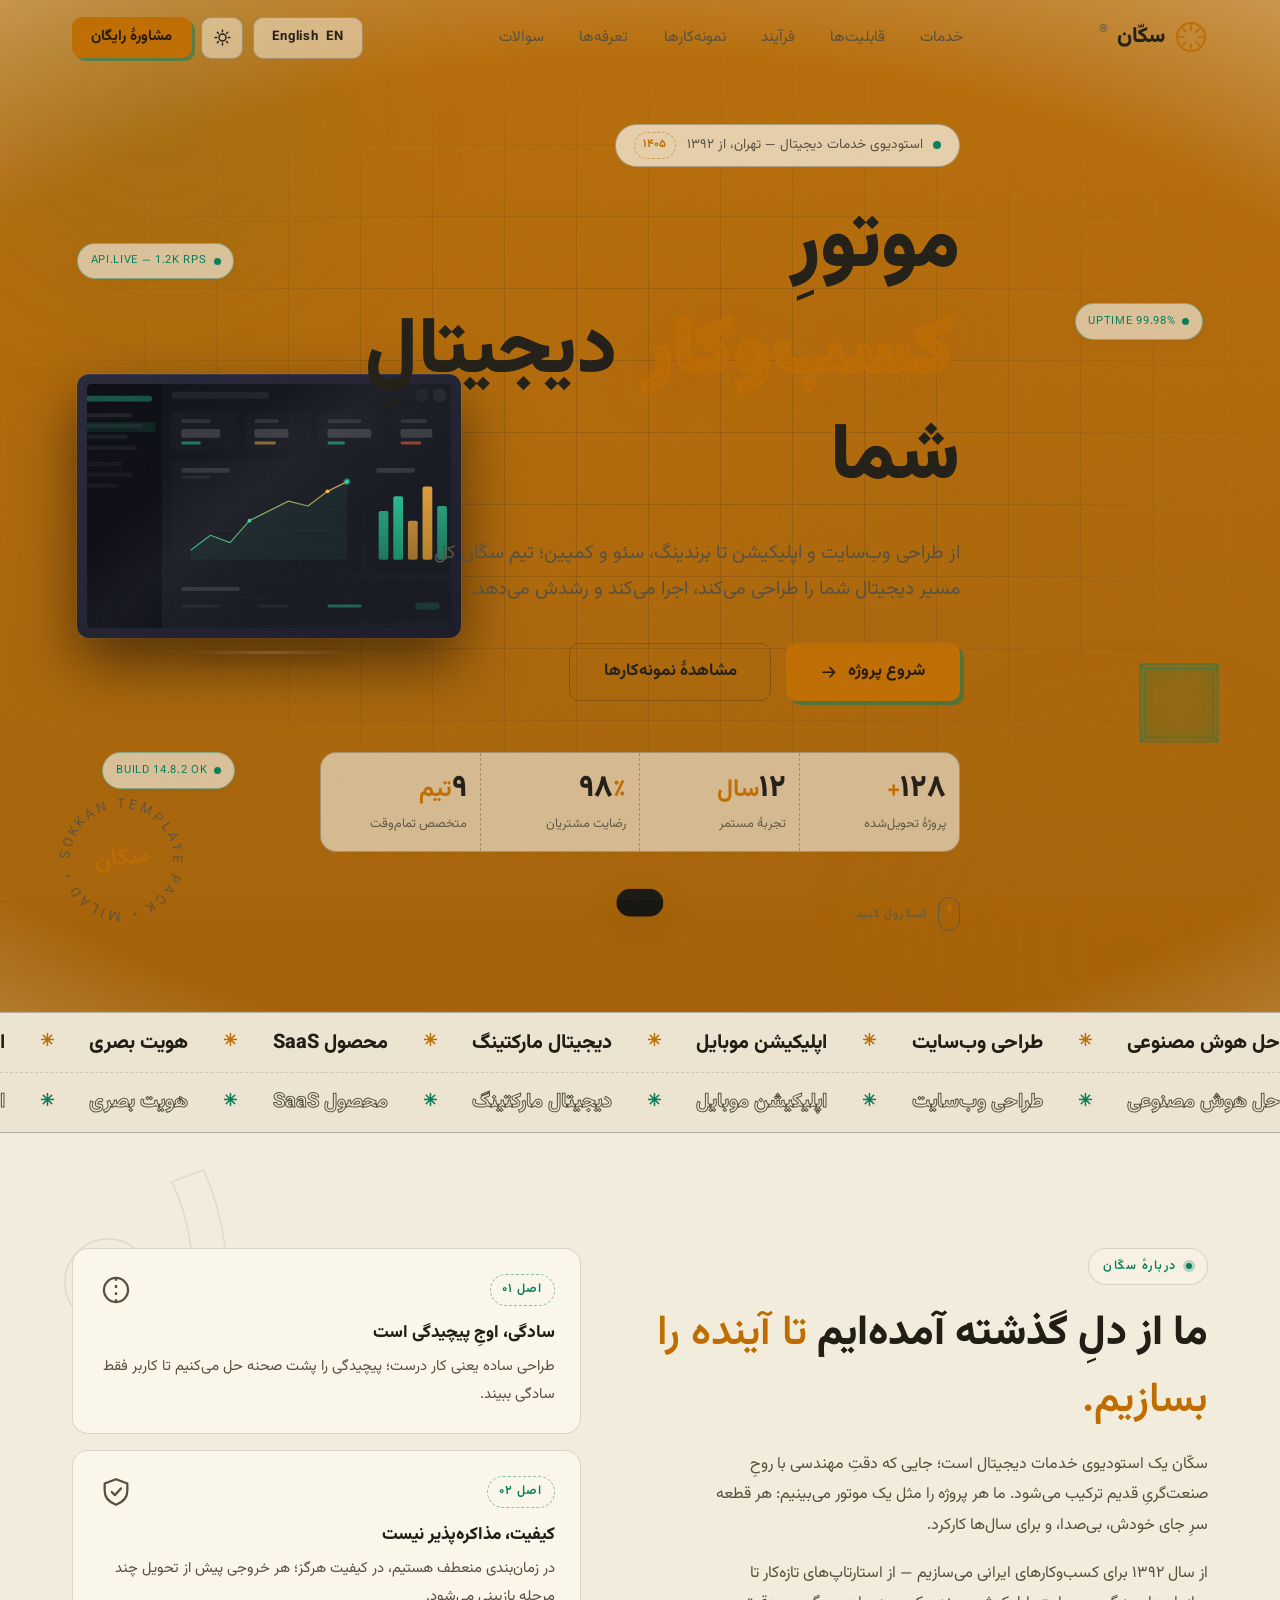
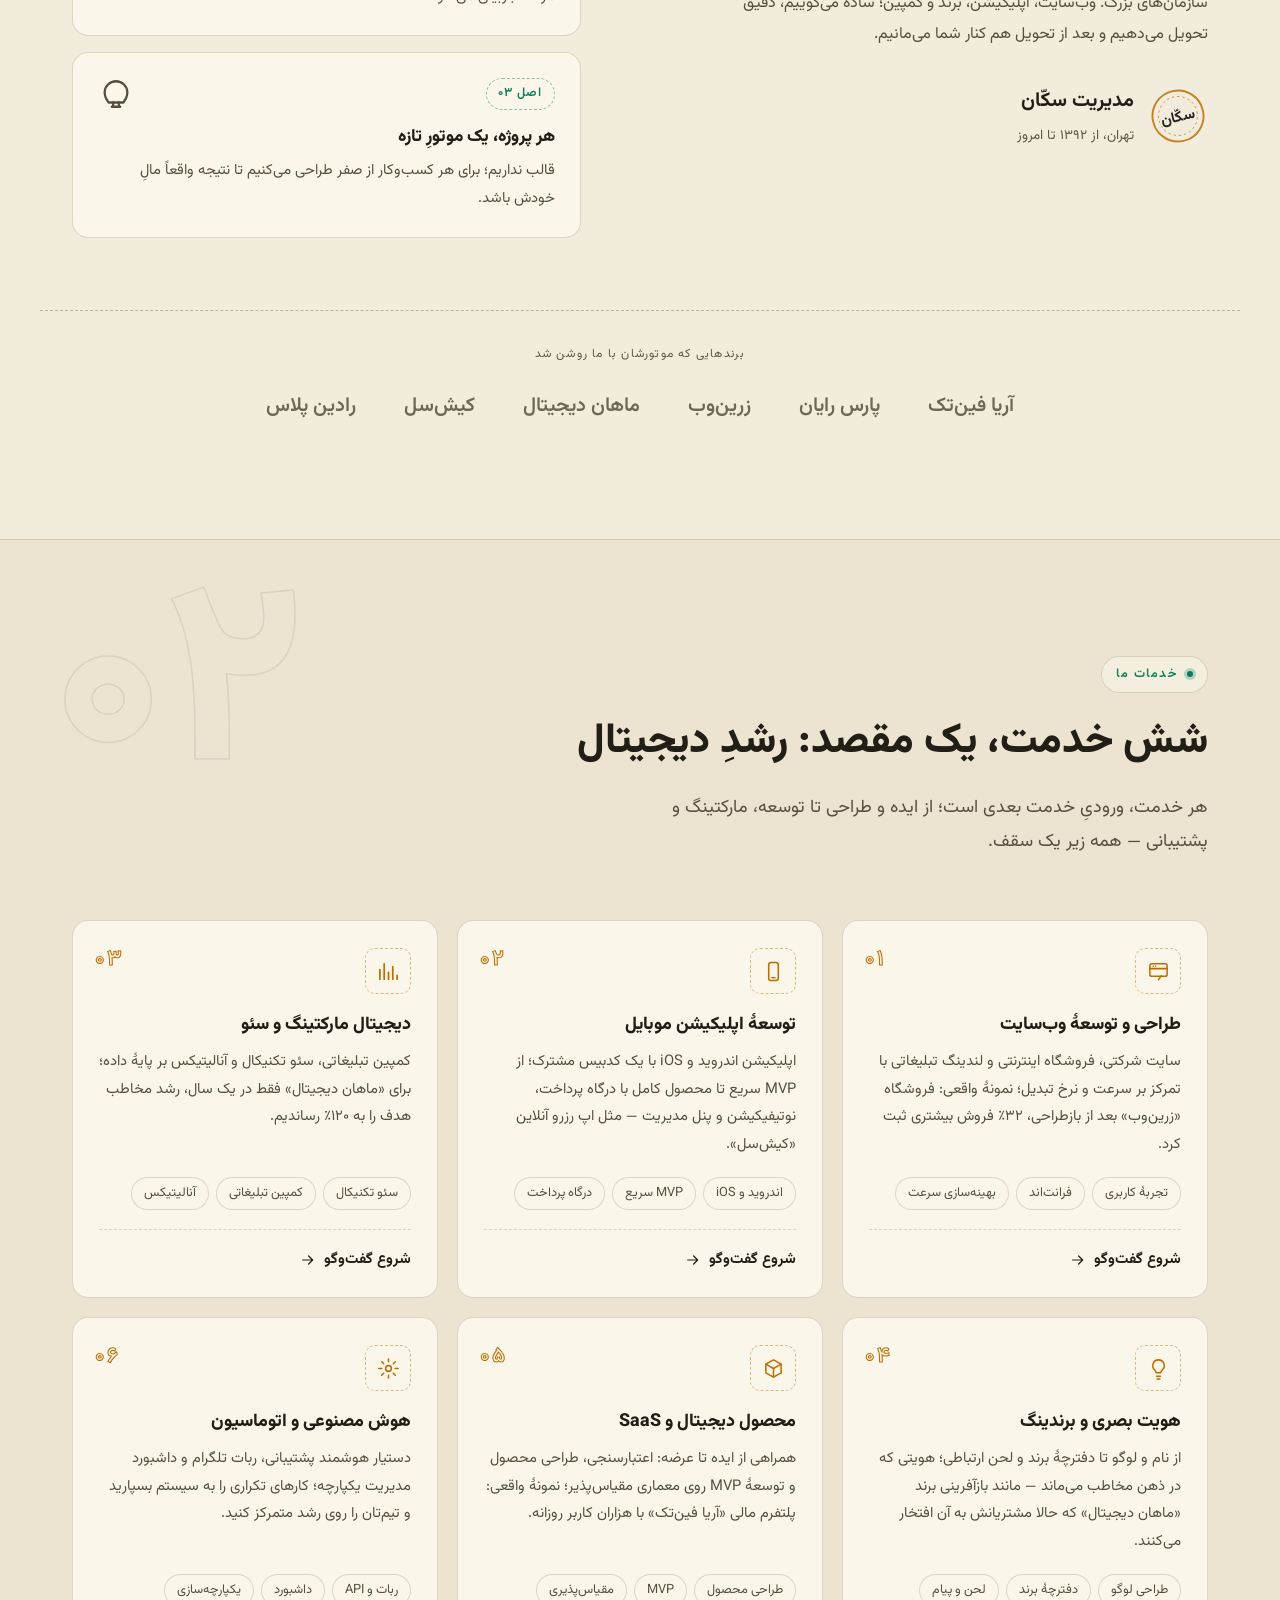
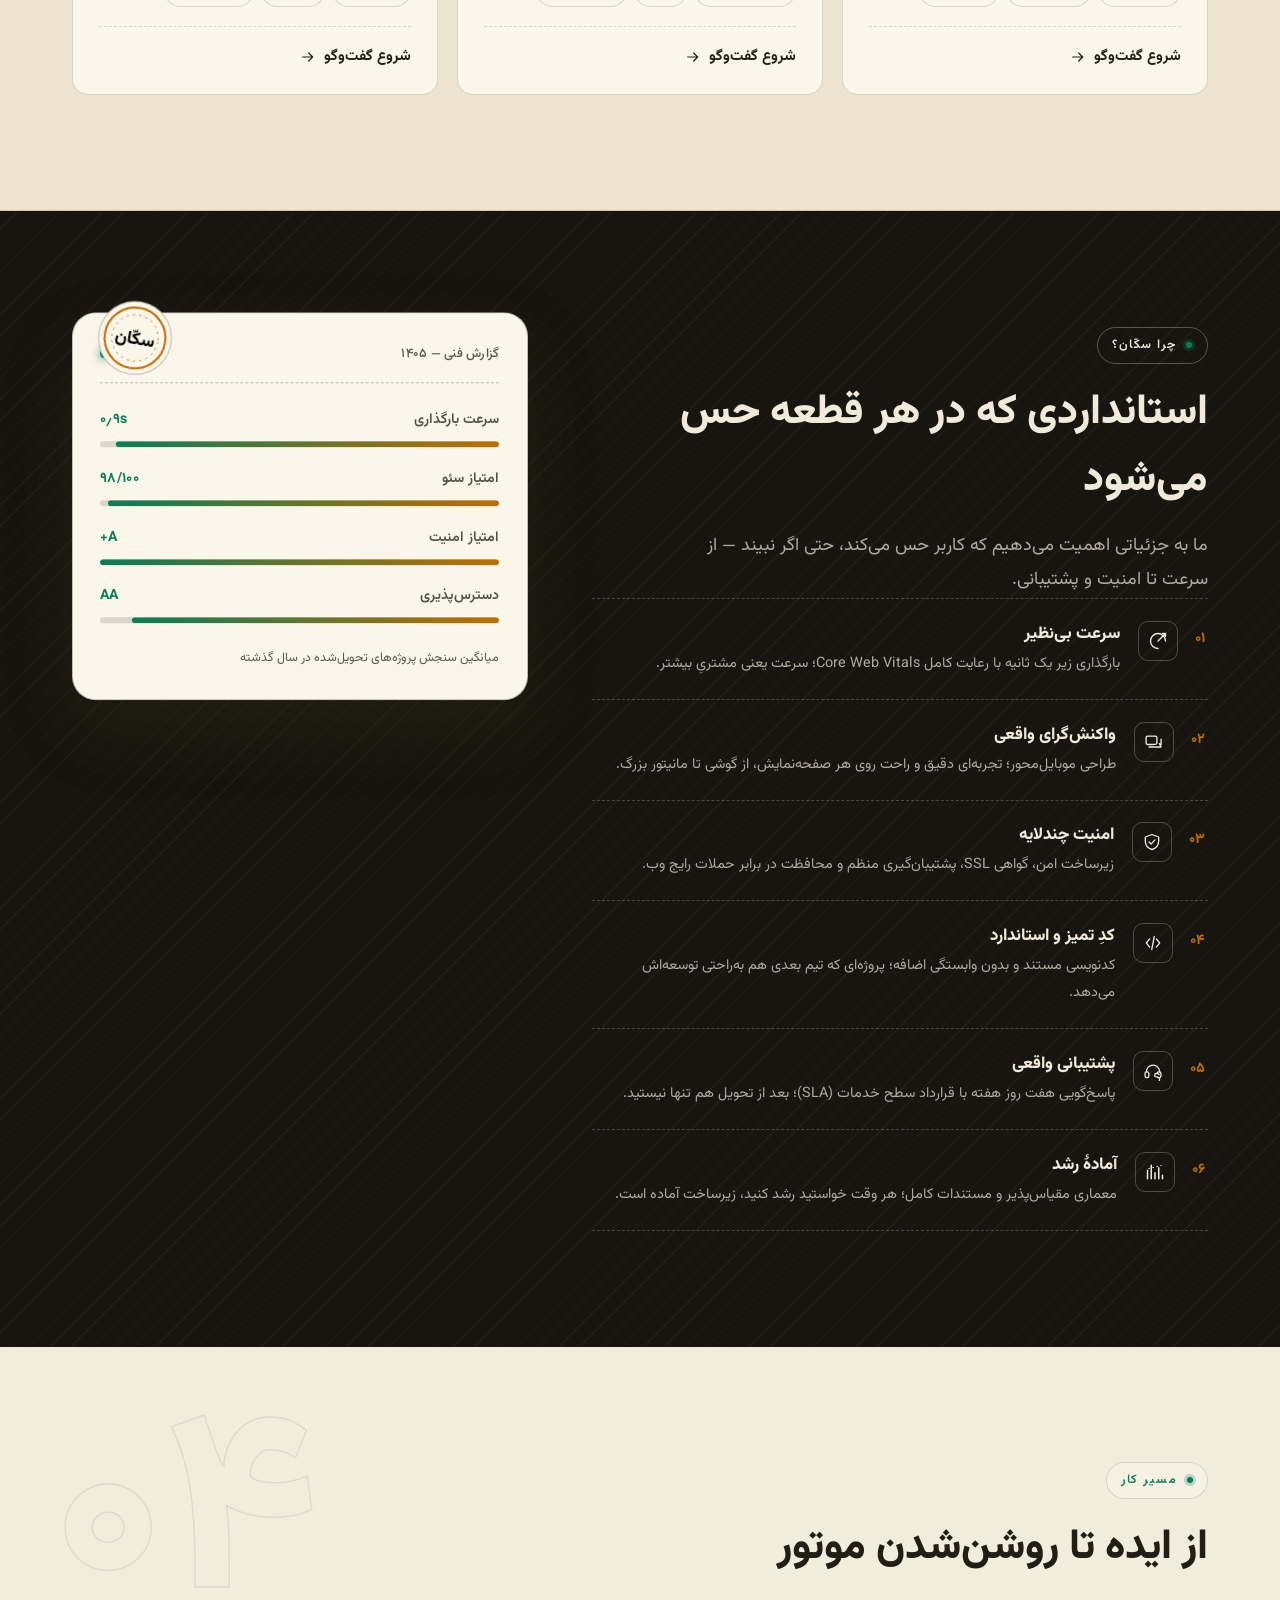
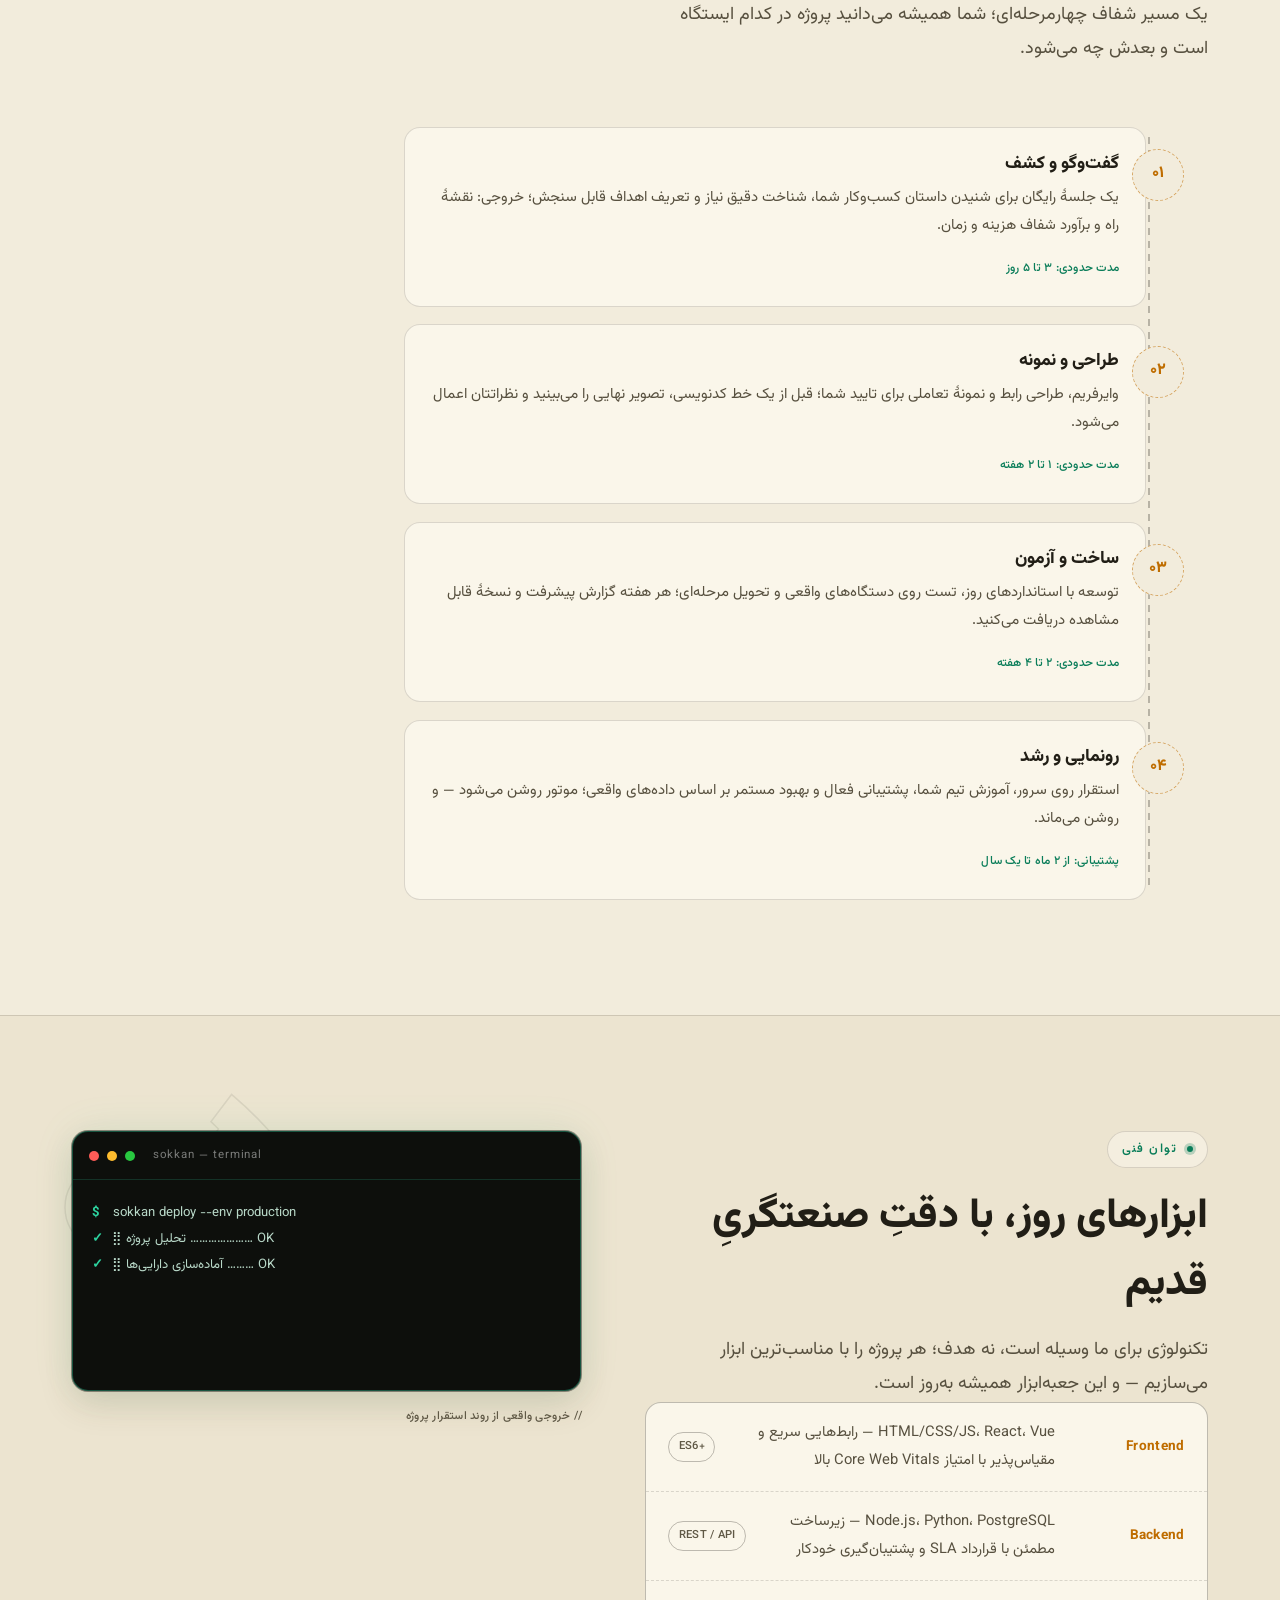
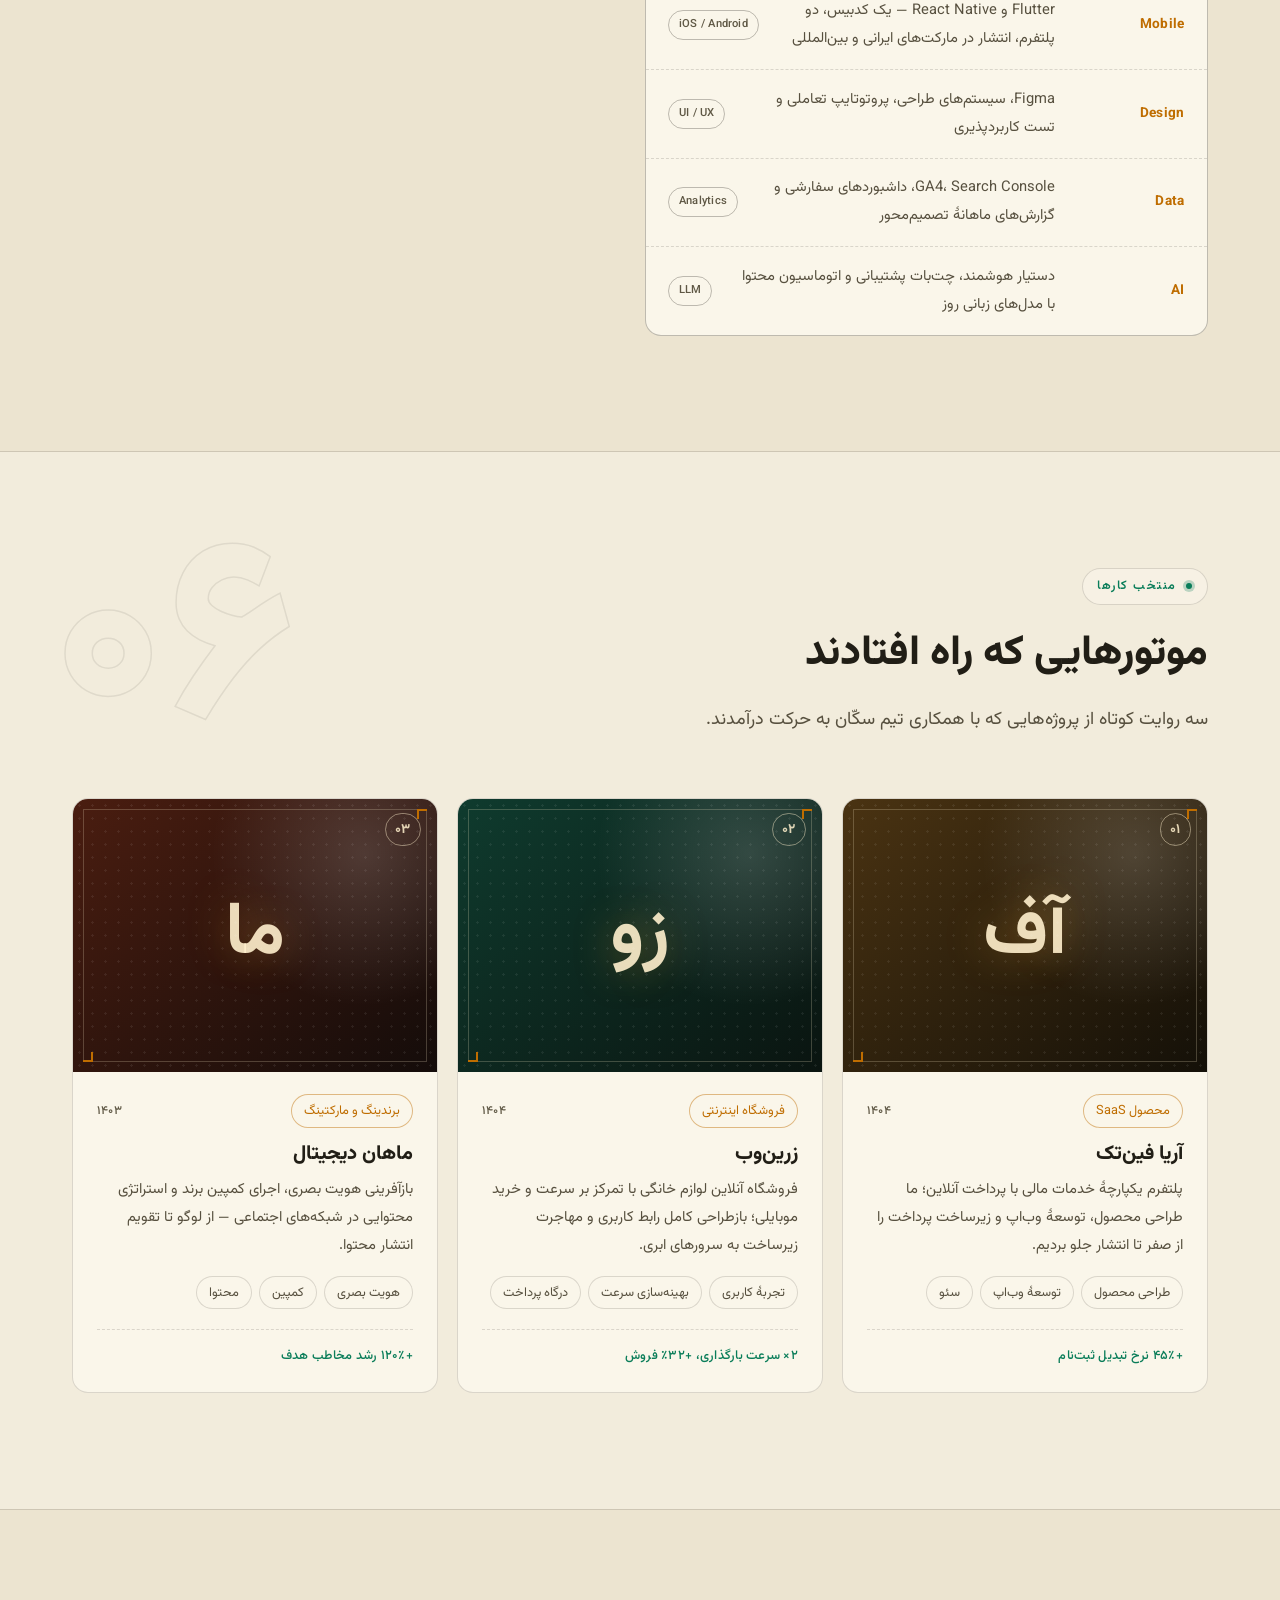
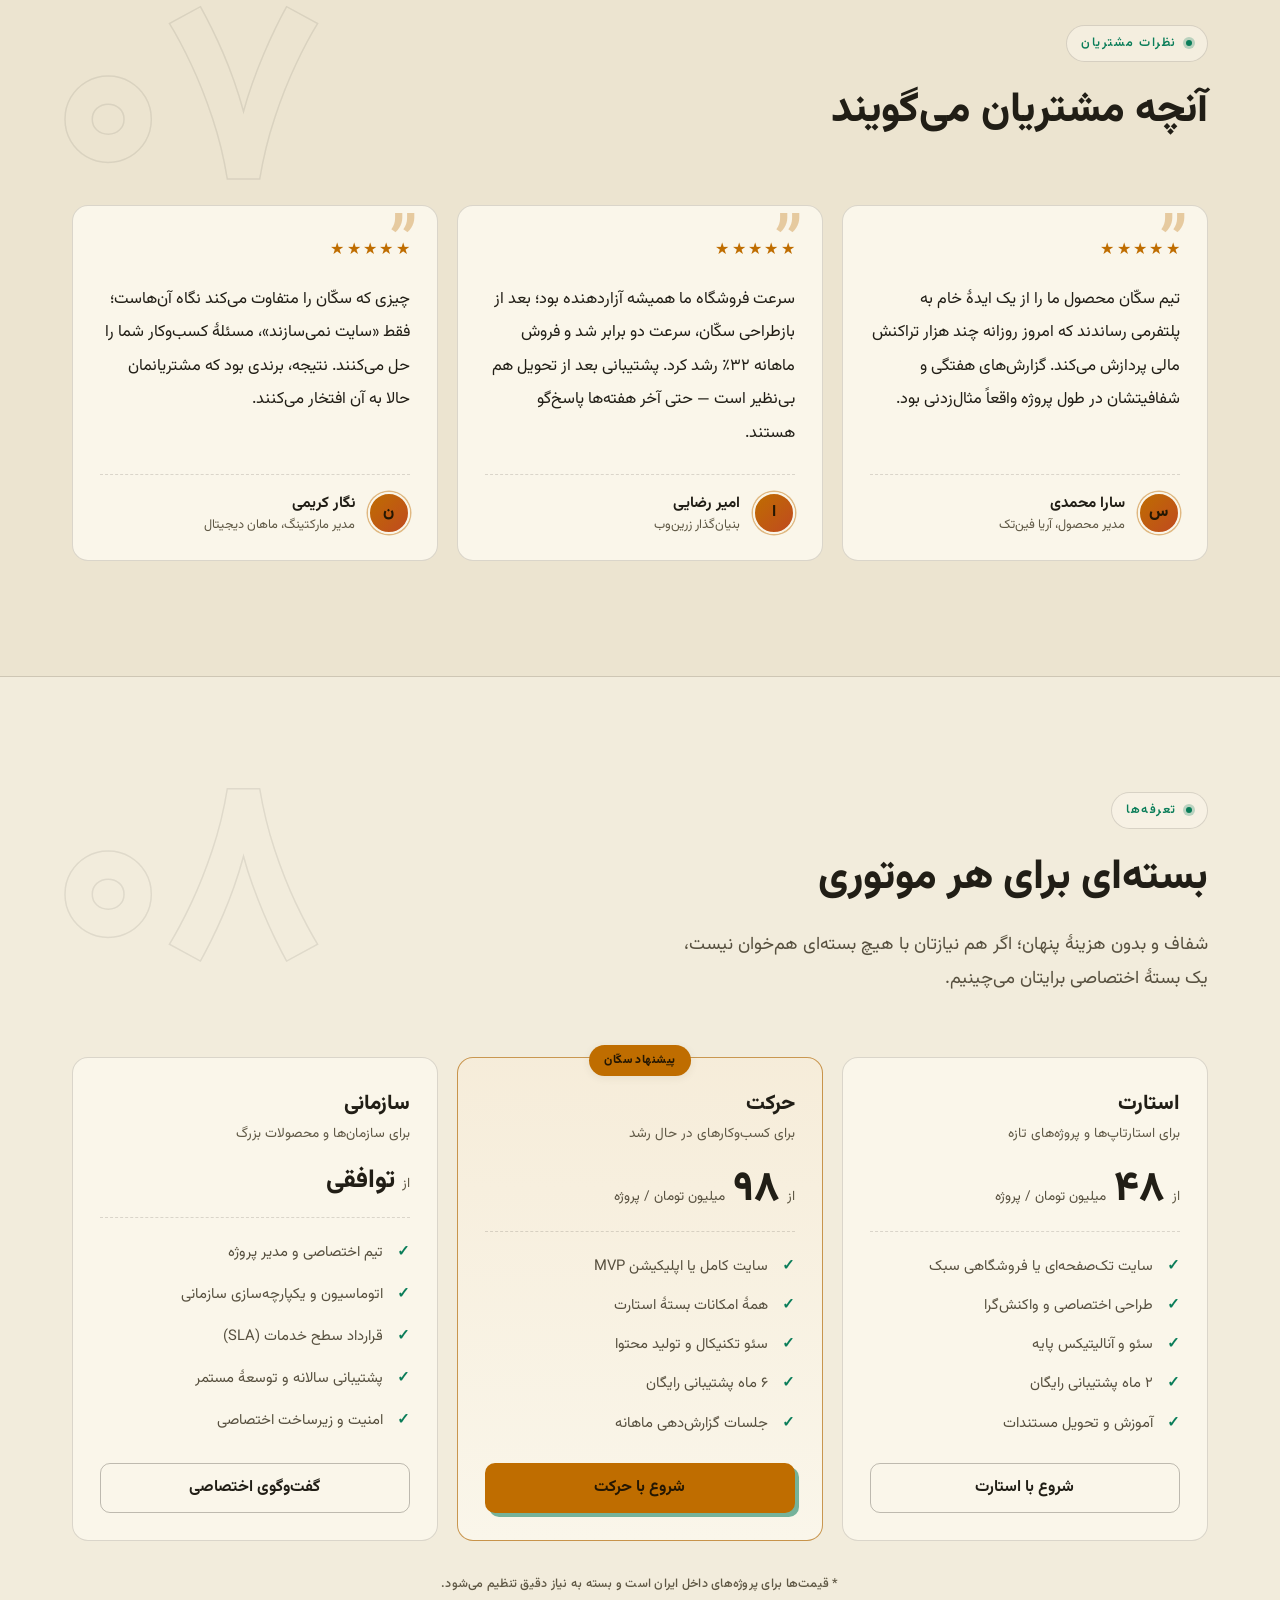
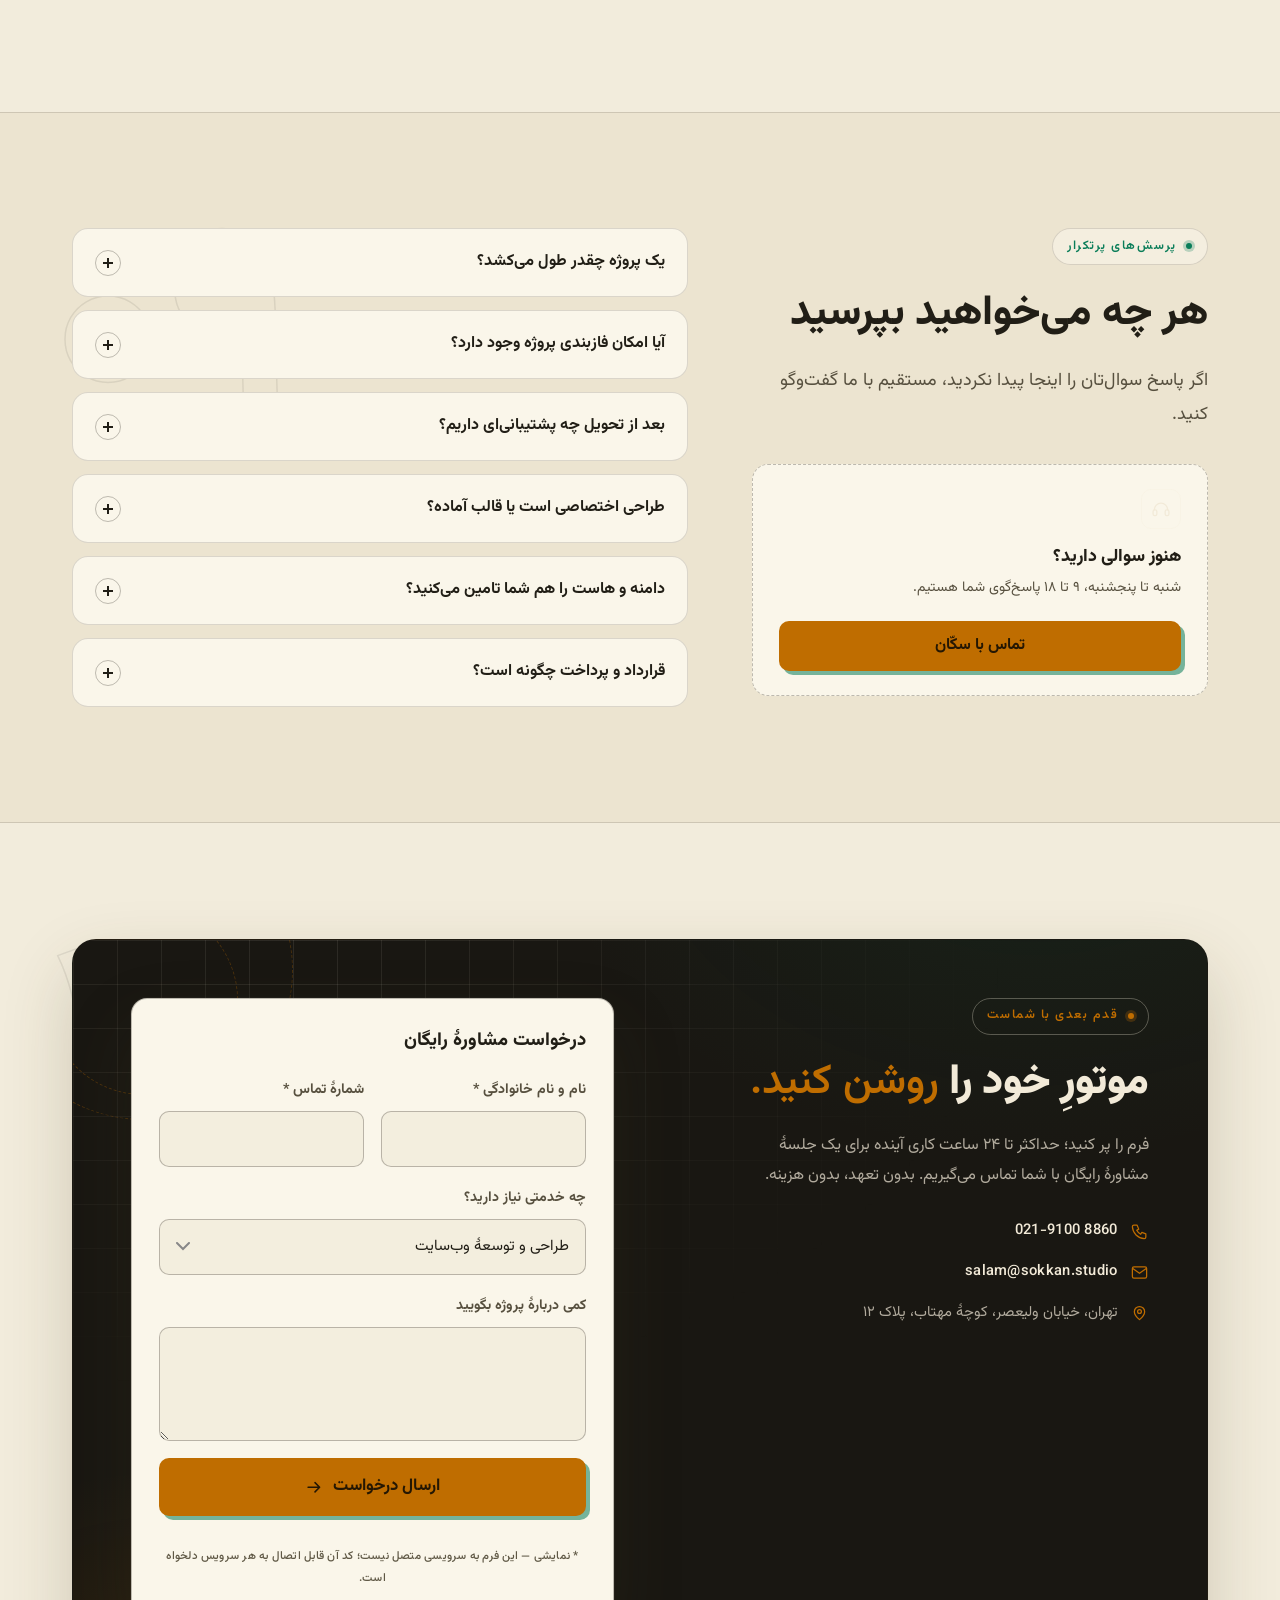
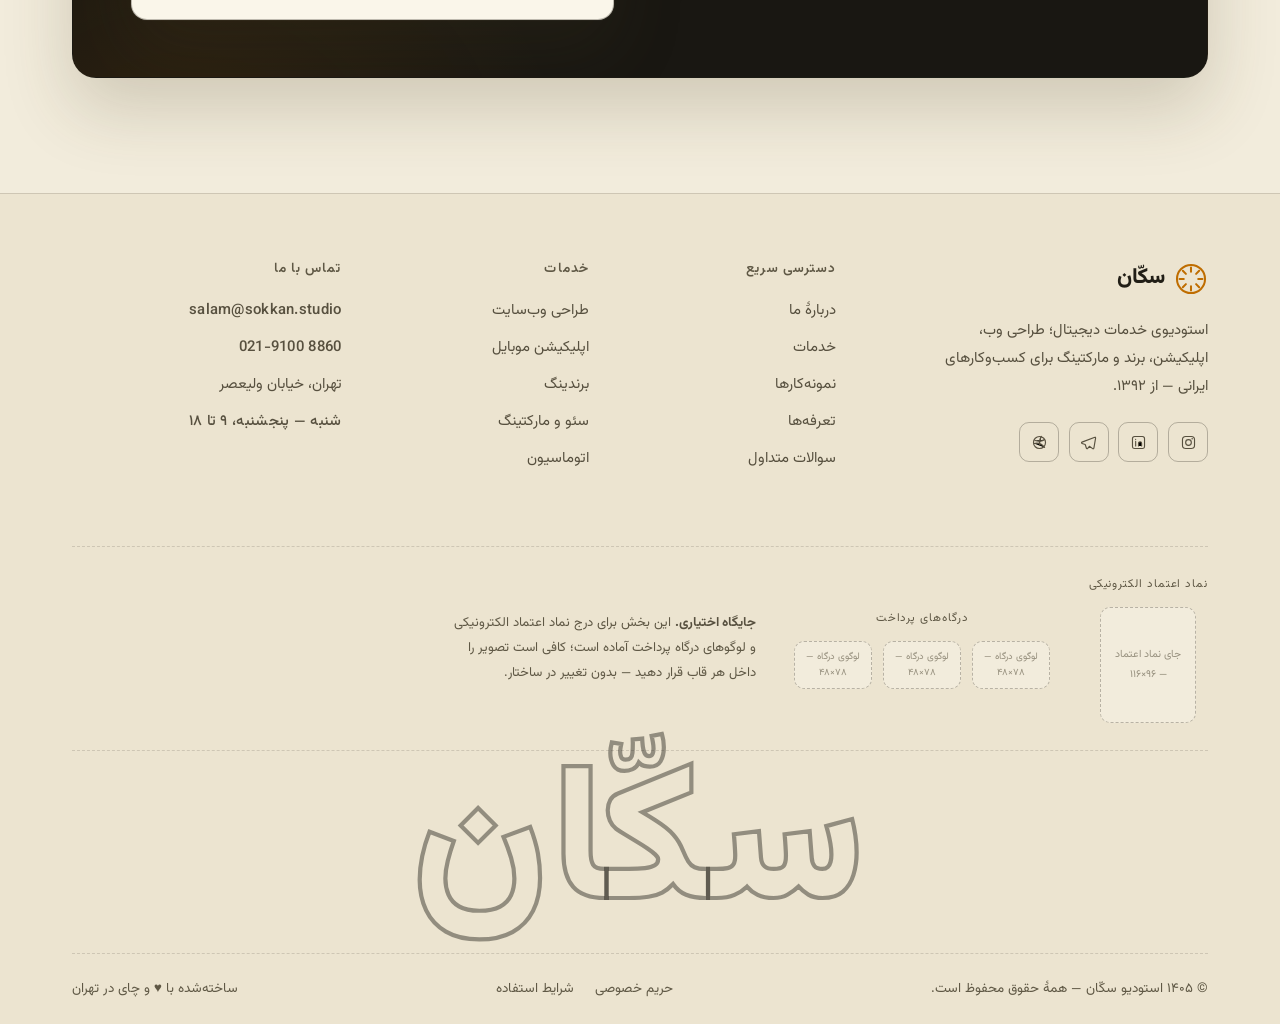
==== commit 24584b1b: "feat: تبدیل به مجموعه سکّان + بهبودهای اساسی تغییرات اصلی: - تغییر برند از Engine/انجین به Sokkan/سک" ====
--- a/engine/index.html
+++ b/engine/index.html
@@ -1,31 +1,40 @@
 <!DOCTYPE html>
 <!--
   ─────────────────────────────────────────────────────────────
-  ENGINE | انجین  —  v1.2 «میلاد»
-  Premium Iranian Digital Services Landing Template Foundation
-
+  Sokkan | سکّان  —  Template Pack v1.0
+  Template: Milad (میلاد)
+  Premium Iranian Digital Services Landing Template
+
+  Part of the Sokkan (سکّان) Template Pack.
   Built with HTML5 + CSS3 + Vanilla JS (ES6+). No frameworks.
   RTL-first (Persian) with a built-in English (LTR) layer.
   Theme: «Matrix × Vintage» design system — data-stream hero,
-  parallax depth, 3D wireframe cube, premium mobile navigation.
+  parallax depth, 3D device showcase, premium mobile navigation.
 
   HOW TO CUSTOMIZE
   • Colors / fonts / radius  →  assets/css/base.css  (design tokens)
   • Layout & components      →  assets/css/components.css + sections.css
   • All visible texts        →  index.html (data-i18n) + assets/js/main.js
   • Behavior / animations    →  assets/js/main.js
+  • 3D Device screen content →  .device-screen slot (hero section)
   • Trust & payment logos    →  .footer-trust slots (footer)
+
+  PACK STRUCTURE
+  Sokkan Pack
+  ├── Milad Template (this template)
+  ├── Future Template 2
+  └── Future Template 3
   ─────────────────────────────────────────────────────────────
 -->
 <html lang="fa" dir="rtl" data-theme="dark">
 <head>
 <meta charset="UTF-8">
 <meta name="viewport" content="width=device-width, initial-scale=1.0, viewport-fit=cover">
-<title>انجین | موتور کسب‌وکار دیجیتال شما — استودیو دیجیتال انجین</title>
-<meta name="description" content="انجین، استودیوی دیجیتال ایرانی؛ طراحی وب‌سایت، اپلیکیشن، برندینگ و دیجیتال مارکتینگ. موتورِ رشد کسب‌وکار شما.">
+<title>سکّان | موتور کسب‌وکار دیجیتال شما — قالب میلاد از مجموعه سکّان</title>
+<meta name="description" content="سکّان، مجموعه قالب‌های پریمیوم ایرانی؛ قالب میلاد برای استودیوی دیجیتال، طراحی وب‌سایت، اپلیکیشن، برندینگ و دیجیتال مارکتینگ. موتورِ رشد کسب‌وکار شما.">
 <meta name="theme-color" content="#0b0b0e">
-<meta property="og:title" content="انجین | موتور کسب‌وکار دیجیتال شما">
-<meta property="og:description" content="قالب لندینگ پریمیوم ایرانی — طراحی وب، اپلیکیشن، برندینگ و مارکتینگ دیجیتال.">
+<meta property="og:title" content="سکّان | موتور کسب‌وکار دیجیتال شما — قالب میلاد">
+<meta property="og:description" content="قالب لندینگ پریمیوم ایرانی از مجموعه سکّان — طراحی وب، اپلیکیشن، برندینگ و مارکتینگ دیجیتال.">
 <meta property="og:type" content="website">
 <script>document.documentElement.classList.add('js');</script>
 <link rel="icon" href="data:image/svg+xml,%3Csvg xmlns='http://www.w3.org/2000/svg' viewBox='0 0 64 64'%3E%3Crect width='64' height='64' rx='14' fill='%230e0e12'/%3E%3Cg stroke='%23ffb443' stroke-width='5' stroke-linecap='round'%3E%3Cpath d='M32 10v8M32 46v8M10 32h8M46 32h8M16.5 16.5l5.6 5.6M41.9 41.9l5.6 5.6M47.5 16.5l-5.6 5.6M22.1 41.9l-5.6 5.6'/%3E%3C/g%3E%3Ccircle cx='32' cy='32' r='9' fill='none' stroke='%23ffb443' stroke-width='5'/%3E%3C/svg%3E">
@@ -34,10 +43,10 @@
 <script>
 (function () {
   try {
-    var t = localStorage.getItem('engine-theme');
+    var t = localStorage.getItem('sokkan-theme');
     var dark = t ? t === 'dark' : !(window.matchMedia && window.matchMedia('(prefers-color-scheme: light)').matches);
     document.documentElement.setAttribute('data-theme', dark ? 'dark' : 'light');
-    var l = localStorage.getItem('engine-lang');
+    var l = localStorage.getItem('sokkan-lang');
     if (l === 'en') { document.documentElement.lang = 'en'; document.documentElement.dir = 'ltr'; }
   } catch (e) {}
 })();
@@ -52,12 +61,17 @@
 <script type="application/ld+json">
 {
   "@context": "https://schema.org",
-  "@type": "Organization",
-  "name": "انجین | Engine",
-  "description": "استودیوی خدمات دیجیتال — طراحی وب‌سایت، اپلیکیشن، برندینگ و دیجیتال مارکتینگ",
-  "foundingDate": "2013",
-  "areaServed": "IR",
-  "address": { "@type": "PostalAddress", "addressLocality": "Tehran", "addressCountry": "IR" }
+  "@type": "SoftwareApplication",
+  "name": "سکّان | Sokkan",
+  "description": "مجموعه قالب‌های پریمیوم ایرانی — قالب میلاد برای استودیوی دیجیتال",
+  "applicationCategory": "WebTemplate",
+  "operatingSystem": "Web",
+  "author": {
+    "@type": "Organization",
+    "name": "Sokkan Template Pack",
+    "url": "https://sokkan.ir"
+  },
+  "areaServed": "IR"
 }
 </script>
 </head>
@@ -67,7 +81,7 @@
 <!-- ============ PRELOADER ============ -->
 <div class="loader" id="loader" aria-hidden="true">
   <div class="loader-inner">
-    <span class="loader-mark">انجین</span>
+    <span class="loader-mark">سکّان</span>
     <span class="loader-bar"><i></i></span>
     <span class="loader-txt" data-i18n="loaderTxt">در حال روشن‌کردن موتور…</span>
   </div>
@@ -77,7 +91,7 @@
 <header class="site-header" id="siteHeader">
   <div class="container header-in">
 
-    <a class="brand" href="#top" aria-label="انجین — بازگشت به بالای صفحه">
+    <a class="brand" href="#top" aria-label="سکّان — بازگشت به بالای صفحه">
       <svg class="brand-logo" viewBox="0 0 40 40" aria-hidden="true">
         <circle cx="20" cy="20" r="16.5" fill="none" stroke="currentColor" stroke-width="2.4"/>
         <g stroke="currentColor" stroke-width="2.4" stroke-linecap="round">
@@ -85,7 +99,7 @@
           <path d="M10.4 10.4l3.6 3.6M26 26l3.6 3.6M29.6 10.4L26 14M14 26l-3.6 3.6"/>
         </g>
       </svg>
-      <span class="brand-name" data-i18n="brandName">انجین</span>
+      <span class="brand-name" data-i18n="brandName">سکّان</span>
       <span class="brand-reg" aria-hidden="true">®</span>
     </a>
 
@@ -154,9 +168,33 @@
   <div class="hero-emblem" aria-hidden="true">
     <svg class="emblem-ring" viewBox="0 0 120 120">
       <defs><path id="emblemPath" d="M60,60 m-44,0 a44,44 0 1,1 88,0 a44,44 0 1,1 -88,0"/></defs>
-      <text class="emblem-text" direction="ltr"><textPath href="#emblemPath" startOffset="0">ENGINE DIGITAL STUDIO • EST. 2013 • TEHRAN • </textPath></text>
+      <text class="emblem-text" direction="ltr"><textPath href="#emblemPath" startOffset="0">SOKKAN TEMPLATE PACK • MILAD • EST. 2026 • </textPath></text>
     </svg>
-    <span class="emblem-core">انجین</span>
+    <span class="emblem-core">سکّان</span>
+  </div>
+
+  <!-- 3D Device Showcase Component -->
+  <div class="hero-device" aria-hidden="true">
+    <div class="device-tilt">
+      <div class="device-float">
+        <div class="device-frame">
+          <div class="device-bezel">
+            <div class="device-screen">
+              <!-- Replaceable Screen Content: just change the img src -->
+              <div class="screen-content">
+                <img class="screen-image" src="assets/img/screen-preview.svg" alt="Product preview">
+              </div>
+              <!-- Screen reflection/glow -->
+              <div class="screen-glow"></div>
+            </div>
+          </div>
+          <!-- Device stand/base -->
+          <div class="device-base">
+            <div class="base-plate"></div>
+          </div>
+        </div>
+      </div>
+    </div>
   </div>
 
   <div class="container hero-in">
@@ -176,7 +214,7 @@
 
     <p class="hero-sub reveal d3" data-i18n="heroSub">
       از طراحی وب‌سایت و اپلیکیشن تا برندینگ، سئو و کمپین؛
-      تیم انجین کل مسیر دیجیتال شما را طراحی می‌کند، اجرا می‌کند و رشدش می‌دهد.
+      تیم سکّان کل مسیر دیجیتال شما را طراحی می‌کند، اجرا می‌کند و رشدش می‌دهد.
     </p>
 
     <div class="hero-cta reveal d4">
@@ -231,13 +269,13 @@
   <div class="container intro-grid">
 
     <div class="intro-copy">
-      <span class="eyebrow reveal" data-i18n="introEyebrow">دربارهٔ انجین</span>
+      <span class="eyebrow reveal" data-i18n="introEyebrow">دربارهٔ سکّان</span>
       <h2 class="sec-title reveal">
         <span data-i18n="introTitle1">ما از دلِ گذشته آمده‌ایم</span>
         <span class="serif-accent" data-i18n="introTitle2">تا آینده را بسازیم.</span>
       </h2>
       <p class="reveal" data-i18n="introP1">
-        انجین یک استودیوی خدمات دیجیتال است؛ جایی که دقتِ مهندسی با روحِ صنعت‌گریِ قدیم ترکیب می‌شود.
+        سکّان یک استودیوی خدمات دیجیتال است؛ جایی که دقتِ مهندسی با روحِ صنعت‌گریِ قدیم ترکیب می‌شود.
         ما هر پروژه را مثل یک موتور می‌بینیم: هر قطعه سرِ جای خودش، بی‌صدا، و برای سال‌ها کارکرد.
       </p>
       <p class="reveal" data-i18n="introP2">
@@ -245,12 +283,12 @@
         وب‌سایت، اپلیکیشن، برند و کمپین؛ ساده می‌گوییم، دقیق تحویل می‌دهیم و بعد از تحویل هم کنار شما می‌مانیم.
       </p>
       <div class="intro-sign reveal">
-        <span class="sign-name" data-i18n="signName">مدیریت انجین</span>
+        <span class="sign-name" data-i18n="signName">مدیریت سکّان</span>
         <span class="sign-role" data-i18n="signRole">تهران، از ۱۳۹۲ تا امروز</span>
         <svg class="sign-stamp" viewBox="0 0 80 80" aria-hidden="true">
           <circle cx="40" cy="40" r="34" fill="none" stroke="currentColor" stroke-width="2.5"/>
           <circle cx="40" cy="40" r="26" fill="none" stroke="currentColor" stroke-width="1" stroke-dasharray="3 4"/>
-          <text x="40" y="47" text-anchor="middle" font-size="20">انجین</text>
+          <text x="40" y="47" text-anchor="middle" font-size="20">سکّان</text>
         </svg>
       </div>
     </div>
@@ -413,7 +451,7 @@
   <div class="container features-grid">
 
     <div class="features-copy">
-      <span class="eyebrow reveal" data-i18n="featuresEyebrow">چرا انجین؟</span>
+      <span class="eyebrow reveal" data-i18n="featuresEyebrow">چرا سکّان؟</span>
       <h2 class="sec-title reveal" data-i18n="featuresTitle">استانداردی که در هر قطعه حس می‌شود</h2>
       <p class="sec-sub reveal" data-i18n="featuresSub">ما به جزئیاتی اهمیت می‌دهیم که کاربر حس می‌کند، حتی اگر نبیند — از سرعت تا امنیت و پشتیبانی.</p>
 
@@ -503,7 +541,7 @@
         <svg viewBox="0 0 90 90">
           <circle cx="45" cy="45" r="38" fill="none" stroke="currentColor" stroke-width="2.5"/>
           <circle cx="45" cy="45" r="29" fill="none" stroke="currentColor" stroke-width="1" stroke-dasharray="3 5"/>
-          <text x="45" y="52" text-anchor="middle" font-size="22">انجین</text>
+          <text x="45" y="52" text-anchor="middle" font-size="22">سکّان</text>
         </svg>
       </div>
     </aside>
@@ -606,10 +644,10 @@
       <div class="term" dir="ltr">
         <header class="term-head">
           <span class="term-dot"></span><span class="term-dot"></span><span class="term-dot"></span>
-          <span class="term-title">engine — terminal</span>
+          <span class="term-title">sokkan — terminal</span>
         </header>
         <div class="term-body" id="terminal">
-          <p class="term-line"><span class="term-prompt">$</span> engine deploy --env production</p>
+          <p class="term-line"><span class="term-prompt">$</span> sokkan deploy --env production</p>
           <div id="termOut"></div>
         </div>
       </div>
@@ -626,7 +664,7 @@
     <div class="sec-head">
       <span class="eyebrow reveal" data-i18n="worksEyebrow">منتخب کارها</span>
       <h2 class="sec-title reveal" data-i18n="worksTitle">موتورهایی که راه افتادند</h2>
-      <p class="sec-sub reveal" data-i18n="worksSub">سه روایت کوتاه از پروژه‌هایی که با همکاری تیم انجین به حرکت درآمدند.</p>
+      <p class="sec-sub reveal" data-i18n="worksSub">سه روایت کوتاه از پروژه‌هایی که با همکاری تیم سکّان به حرکت درآمدند.</p>
     </div>
 
     <div class="works-grid">
@@ -724,7 +762,7 @@
       <figure class="quote-card reveal">
         <span class="quote-mark" aria-hidden="true">”</span>
         <div class="stars" role="img" aria-label="۵ از ۵ ستاره"><span>★</span><span>★</span><span>★</span><span>★</span><span>★</span></div>
-        <blockquote data-i18n="q1">تیم انجین محصول ما را از یک ایدهٔ خام به پلتفرمی رساندند که امروز روزانه چند هزار تراکنش مالی پردازش می‌کند. گزارش‌های هفتگی و شفافیتشان در طول پروژه واقعاً مثال‌زدنی بود.</blockquote>
+        <blockquote data-i18n="q1">تیم سکّان محصول ما را از یک ایدهٔ خام به پلتفرمی رساندند که امروز روزانه چند هزار تراکنش مالی پردازش می‌کند. گزارش‌های هفتگی و شفافیتشان در طول پروژه واقعاً مثال‌زدنی بود.</blockquote>
         <figcaption>
           <span class="quote-avatar" aria-hidden="true">س</span>
           <span class="quote-meta">
@@ -737,7 +775,7 @@
       <figure class="quote-card reveal d2">
         <span class="quote-mark" aria-hidden="true">”</span>
         <div class="stars" role="img" aria-label="۵ از ۵ ستاره"><span>★</span><span>★</span><span>★</span><span>★</span><span>★</span></div>
-        <blockquote data-i18n="q2">سرعت فروشگاه ما همیشه آزاردهنده بود؛ بعد از بازطراحی انجین، سرعت دو برابر شد و فروش ماهانه ۳۲٪ رشد کرد. پشتیبانی بعد از تحویل هم بی‌نظیر است — حتی آخر هفته‌ها پاسخ‌گو هستند.</blockquote>
+        <blockquote data-i18n="q2">سرعت فروشگاه ما همیشه آزاردهنده بود؛ بعد از بازطراحی سکّان، سرعت دو برابر شد و فروش ماهانه ۳۲٪ رشد کرد. پشتیبانی بعد از تحویل هم بی‌نظیر است — حتی آخر هفته‌ها پاسخ‌گو هستند.</blockquote>
         <figcaption>
           <span class="quote-avatar" aria-hidden="true">ا</span>
           <span class="quote-meta">
@@ -750,7 +788,7 @@
       <figure class="quote-card reveal d3">
         <span class="quote-mark" aria-hidden="true">”</span>
         <div class="stars" role="img" aria-label="۵ از ۵ ستاره"><span>★</span><span>★</span><span>★</span><span>★</span><span>★</span></div>
-        <blockquote data-i18n="q3">چیزی که انجین را متفاوت می‌کند نگاه آن‌هاست؛ فقط «سایت نمی‌سازند»، مسئلهٔ کسب‌وکار شما را حل می‌کنند. نتیجه، برندی بود که مشتریانمان حالا به آن افتخار می‌کنند.</blockquote>
+        <blockquote data-i18n="q3">چیزی که سکّان را متفاوت می‌کند نگاه آن‌هاست؛ فقط «سایت نمی‌سازند»، مسئلهٔ کسب‌وکار شما را حل می‌کنند. نتیجه، برندی بود که مشتریانمان حالا به آن افتخار می‌کنند.</blockquote>
         <figcaption>
           <span class="quote-avatar" aria-hidden="true">ن</span>
           <span class="quote-meta">
@@ -795,7 +833,7 @@
       </article>
 
       <article class="price-card price-featured reveal d2">
-        <span class="price-flag" data-i18n="plan2Flag">پیشنهاد انجین</span>
+        <span class="price-flag" data-i18n="plan2Flag">پیشنهاد سکّان</span>
         <header class="price-head">
           <h3 data-i18n="plan2Name">حرکت</h3>
           <p data-i18n="plan2For">برای کسب‌وکارهای در حال رشد</p>
@@ -854,7 +892,7 @@
         </span>
         <h3 data-i18n="faqCtaTitle">هنوز سوالی دارید؟</h3>
         <p data-i18n="faqCtaDesc">شنبه تا پنجشنبه، ۹ تا ۱۸ پاسخ‌گوی شما هستیم.</p>
-        <a class="btn btn-primary btn-block" href="#cta" data-i18n="faqCtaBtn">تماس با انجین</a>
+        <a class="btn btn-primary btn-block" href="#cta" data-i18n="faqCtaBtn">تماس با سکّان</a>
       </div>
     </div>
 
@@ -944,7 +982,7 @@
           </li>
           <li>
             <svg viewBox="0 0 24 24" aria-hidden="true"><rect x="3" y="5" width="18" height="14" rx="2" fill="none" stroke="currentColor" stroke-width="1.6"/><path d="M3.5 7l8.5 6 8.5-6" fill="none" stroke="currentColor" stroke-width="1.6" stroke-linejoin="round"/></svg>
-            <span class="mono" dir="ltr">salam@engine.studio</span>
+            <span class="mono" dir="ltr">salam@sokkan.studio</span>
           </li>
           <li>
             <svg viewBox="0 0 24 24" aria-hidden="true"><path d="M12 21s-6.5-5.4-6.5-10a6.5 6.5 0 0 1 13 0c0 4.6-6.5 10-6.5 10z" fill="none" stroke="currentColor" stroke-width="1.6" stroke-linejoin="round"/><circle cx="12" cy="10.8" r="2.4" fill="none" stroke="currentColor" stroke-width="1.6"/></svg>
@@ -1004,7 +1042,7 @@
   <div class="container">
     <div class="footer-top">
       <div class="footer-brand">
-        <a class="brand" href="#top" aria-label="انجین — بازگشت به بالای صفحه">
+        <a class="brand" href="#top" aria-label="سکّان — بازگشت به بالای صفحه">
           <svg class="brand-logo" viewBox="0 0 40 40" aria-hidden="true">
             <circle cx="20" cy="20" r="16.5" fill="none" stroke="currentColor" stroke-width="2.4"/>
             <g stroke="currentColor" stroke-width="2.4" stroke-linecap="round">
@@ -1012,14 +1050,14 @@
               <path d="M10.4 10.4l3.6 3.6M26 26l3.6 3.6M29.6 10.4L26 14M14 26l-3.6 3.6"/>
             </g>
           </svg>
-          <span class="brand-name" data-i18n="brandName">انجین</span>
+          <span class="brand-name" data-i18n="brandName">سکّان</span>
         </a>
         <p class="footer-desc" data-i18n="footerDesc">استودیوی خدمات دیجیتال؛ طراحی وب، اپلیکیشن، برند و مارکتینگ برای کسب‌وکارهای ایرانی — از ۱۳۹۲.</p>
         <div class="footer-social">
-          <a href="#" aria-label="اینستاگرام انجین"><svg viewBox="0 0 24 24"><rect x="3.5" y="3.5" width="17" height="17" rx="4.5" fill="none" stroke="currentColor" stroke-width="1.6"/><circle cx="12" cy="12" r="4" fill="none" stroke="currentColor" stroke-width="1.6"/><circle cx="17.2" cy="6.8" r="1.1" fill="currentColor"/></svg></a>
-          <a href="#" aria-label="لینکدین انجین"><svg viewBox="0 0 24 24"><rect x="3.5" y="3.5" width="17" height="17" rx="3" fill="none" stroke="currentColor" stroke-width="1.6"/><path d="M8 10.5V17M8 7.6v.1M12 17v-3.8a2.2 2.2 0 0 1 4.4 0V17" stroke="currentColor" stroke-width="1.6" stroke-linecap="round"/></svg></a>
-          <a href="#" aria-label="تلگرام انجین"><svg viewBox="0 0 24 24"><path d="M21 4.5L2.8 11.5c-.9.35-.85 1.6.06 1.9l4.5 1.4 1.7 5.3c.25.8 1.3.95 1.8.28l2.4-3.1 4.6 3.4c.65.5 1.6.15 1.75-.65L22 5.9c.18-.95-.55-1.7-1-1.4z" fill="none" stroke="currentColor" stroke-width="1.6" stroke-linejoin="round"/></svg></a>
-          <a href="#" aria-label="دریبل انجین"><svg viewBox="0 0 24 24"><circle cx="12" cy="12" r="8.5" fill="none" stroke="currentColor" stroke-width="1.6"/><path d="M5.5 9.2c5.8 1.5 9.7 1.1 13.3-1.2M4.2 13.5c6-1.6 11.2.8 15 5.4M14.6 3.4c-2.4 3.7-3.3 7.6-2.4 12.3" stroke="currentColor" stroke-width="1.6" stroke-linecap="round"/></svg></a>
+          <a href="#" aria-label="اینستاگرام سکّان"><svg viewBox="0 0 24 24"><rect x="3.5" y="3.5" width="17" height="17" rx="4.5" fill="none" stroke="currentColor" stroke-width="1.6"/><circle cx="12" cy="12" r="4" fill="none" stroke="currentColor" stroke-width="1.6"/><circle cx="17.2" cy="6.8" r="1.1" fill="currentColor"/></svg></a>
+          <a href="#" aria-label="لینکدین سکّان"><svg viewBox="0 0 24 24"><rect x="3.5" y="3.5" width="17" height="17" rx="3" fill="none" stroke="currentColor" stroke-width="1.6"/><path d="M8 10.5V17M8 7.6v.1M12 17v-3.8a2.2 2.2 0 0 1 4.4 0V17" stroke="currentColor" stroke-width="1.6" stroke-linecap="round"/></svg></a>
+          <a href="#" aria-label="تلگرام سکّان"><svg viewBox="0 0 24 24"><path d="M21 4.5L2.8 11.5c-.9.35-.85 1.6.06 1.9l4.5 1.4 1.7 5.3c.25.8 1.3.95 1.8.28l2.4-3.1 4.6 3.4c.65.5 1.6.15 1.75-.65L22 5.9c.18-.95-.55-1.7-1-1.4z" fill="none" stroke="currentColor" stroke-width="1.6" stroke-linejoin="round"/></svg></a>
+          <a href="#" aria-label="دریبل سکّان"><svg viewBox="0 0 24 24"><circle cx="12" cy="12" r="8.5" fill="none" stroke="currentColor" stroke-width="1.6"/><path d="M5.5 9.2c5.8 1.5 9.7 1.1 13.3-1.2M4.2 13.5c6-1.6 11.2.8 15 5.4M14.6 3.4c-2.4 3.7-3.3 7.6-2.4 12.3" stroke="currentColor" stroke-width="1.6" stroke-linecap="round"/></svg></a>
         </div>
       </div>
 
@@ -1048,7 +1086,7 @@
       <div class="footer-col footer-contact">
         <h4 data-i18n="fCol3Title">تماس با ما</h4>
         <ul>
-          <li class="mono" dir="ltr">salam@engine.studio</li>
+          <li class="mono" dir="ltr">salam@sokkan.studio</li>
           <li class="mono" dir="ltr">021-9100 8860</li>
           <li data-i18n="fAddr">تهران، خیابان ولیعصر</li>
           <li class="mono" data-i18n="fHours">شنبه — پنجشنبه، ۹ تا ۱۸</li>
@@ -1075,10 +1113,10 @@
       <p class="trust-note" data-i18n="trustNote"><strong>جایگاه اختیاری.</strong> این بخش برای درج نماد اعتماد الکترونیکی و لوگوهای درگاه پرداخت آماده است؛ کافی است تصویر را داخل هر قاب قرار دهید — بدون تغییر در ساختار.</p>
     </div>
 
-    <div class="footer-word" aria-hidden="true">انجین</div>
+    <div class="footer-word" aria-hidden="true">سکّان</div>
 
     <div class="footer-bottom">
-      <p data-i18n="footerRights">© ۱۴۰۵ استودیو انجین — همهٔ حقوق محفوظ است.</p>
+      <p data-i18n="footerRights">© ۱۴۰۵ استودیو سکّان — همهٔ حقوق محفوظ است.</p>
       <ul class="footer-legal">
         <li><a href="#" data-i18n="legalPrivacy">حریم خصوصی</a></li>
         <li><a href="#" data-i18n="legalTerms">شرایط استفاده</a></li>
--- a/engine/assets/css/base.css
+++ b/engine/assets/css/base.css
@@ -1,5 +1,8 @@
 /* ============================================================
-   ENGINE | انجین — base.css
+   Sokkan | سکّان — base.css
+   Template: Milad (میلاد)
+   Part of the Sokkan Template Pack
+
    Design tokens · Reset · Typography · Utilities · Motion
    The whole visual identity lives here: colors, fonts, radius,
    shadows, spacing scale, reveal & ambient animations.
@@ -64,15 +67,15 @@
 /* ---------- 2. THEMES ---------- */
 /* DARK — «مشکیِ جوهر» paper-ink world, amber + matrix green */
 :root[data-theme="dark"] {
-  --bg: #0b0b0e;           /* page background      */
-  --bg-2: #101016;         /* raised surfaces      */
-  --bg-3: #15151d;         /* cards                */
-  --ink: #1b1b24;          /* solid panels (inverted) */
-  --text: #ece7da;         /* primary text (bone)  */
-  --text-2: #b3ad9e;       /* secondary text       */
-  --text-3: #8a8477;       /* faint text (≥4.5:1)  */
-  --line: rgba(236, 231, 218, .14);
-  --line-2: rgba(236, 231, 218, .25);
+  --bg: #0a0a0d;           /* page background (slightly darker for better contrast) */
+  --bg-2: #0f0f14;         /* raised surfaces      */
+  --bg-3: #14141c;         /* cards (lighter for separation) */
+  --ink: #1a1a23;          /* solid panels (inverted, lighter) */
+  --text: #f0ebdc;         /* primary text (bone, brighter) */
+  --text-2: #c4beaf;       /* secondary text (improved contrast) */
+  --text-3: #9a9487;       /* faint text (improved contrast) */
+  --line: rgba(240, 235, 220, .16);
+  --line-2: rgba(240, 235, 220, .28);
 
   --accent: #ffb443;       /* amber — brand        */
   --accent-2: #2dd4a0;     /* matrix green         */
@@ -81,14 +84,14 @@
 
   --paper: #f2ead8;        /* cream — inverted sections */
   --paper-ink: #14121a;
-  --paper-mut: rgba(20, 18, 26, .66);
-
-  --shadow-sm: 0 2px 10px rgba(0,0,0,.35);
-  --shadow-md: 0 14px 40px rgba(0,0,0,.45);
-  --shadow-lg: 0 30px 80px rgba(0,0,0,.55);
-  --header-bg: rgba(11, 11, 14, .78);
-  --glow: rgba(255, 180, 67, .16);
-  --glow-green: rgba(45, 212, 160, .14);
+  --paper-mut: rgba(20, 18, 26, .72);
+
+  --shadow-sm: 0 2px 10px rgba(0,0,0,.4);
+  --shadow-md: 0 14px 40px rgba(0,0,0,.5);
+  --shadow-lg: 0 30px 80px rgba(0,0,0,.6);
+  --header-bg: rgba(10, 10, 13, .82);
+  --glow: rgba(255, 180, 67, .18);
+  --glow-green: rgba(45, 212, 160, .16);
   color-scheme: dark;
 }
 
@@ -180,19 +183,38 @@
 .mono { font-family: var(--font-mono); font-weight: 500; letter-spacing: .02em; }
 .serif-accent { font-family: var(--font-serif); font-weight: 600; color: var(--accent); }
 
-/* ---------- 4b. OUTLINE / HOLLOW TYPE (fixed rendering) ----------
-   Strokes scale with font-size (em), positive letter-spacing so
-   glyphs never touch, inline padding so strokes never clip into
-   neighboring words. Works for Persian + Latin alike. */
+/* ---------- 4b. OUTLINE / HOLLOW TYPE (premium 3D layered effect) ----------
+   Multi-layered text-shadow creates a subtle 3D extrusion effect.
+   Works for Persian + Latin alike. Responsive and performant. */
 .outline {
   color: transparent;
-  -webkit-text-stroke: .035em var(--accent);
-  letter-spacing: .015em;
-  padding-inline: .06em;
+  -webkit-text-stroke: .04em var(--accent);
+  letter-spacing: .02em;
+  padding-inline: .08em;
   paint-order: stroke fill;
+  position: relative;
+  text-shadow:
+    /* Depth layers - creates 3D extrusion effect */
+    calc(.015em * var(--dir, 1)) calc(.015em * var(--dir, 1)) 0 color-mix(in srgb, var(--accent) 35%, transparent),
+    calc(.03em * var(--dir, 1)) calc(.03em * var(--dir, 1)) 0 color-mix(in srgb, var(--accent) 25%, transparent),
+    calc(.045em * var(--dir, 1)) calc(.045em * var(--dir, 1)) 0 color-mix(in srgb, var(--accent) 15%, transparent),
+    /* Subtle glow for premium feel */
+    0 0 .8em color-mix(in srgb, var(--accent) 20%, transparent);
+}
+:root[data-theme="dark"] .outline {
+  text-shadow:
+    calc(.015em * var(--dir, 1)) calc(.015em * var(--dir, 1)) 0 color-mix(in srgb, var(--accent) 45%, transparent),
+    calc(.03em * var(--dir, 1)) calc(.03em * var(--dir, 1)) 0 color-mix(in srgb, var(--accent) 30%, transparent),
+    calc(.045em * var(--dir, 1)) calc(.045em * var(--dir, 1)) 0 color-mix(in srgb, var(--accent) 18%, transparent),
+    0 0 1.2em color-mix(in srgb, var(--accent) 28%, transparent);
 }
 @supports not (-webkit-text-stroke: 1px black) {
-  .outline { color: var(--accent); }
+  .outline {
+    color: var(--accent);
+    text-shadow:
+      calc(.015em * var(--dir, 1)) calc(.015em * var(--dir, 1)) 0 color-mix(in srgb, var(--accent) 35%, transparent),
+      calc(.03em * var(--dir, 1)) calc(.03em * var(--dir, 1)) 0 color-mix(in srgb, var(--accent) 25%, transparent);
+  }
 }
 
 /* Big watermark word (footer) — hollow, intentionally quiet */
--- a/engine/assets/css/components.css
+++ b/engine/assets/css/components.css
@@ -1,5 +1,8 @@
 /* ============================================================
-   ENGINE | انجین — components.css
+   Sokkan | سکّان — components.css
+   Template: Milad (میلاد)
+   Part of the Sokkan Template Pack
+
    Shared UI components: preloader, header & navigation,
    ticker, forms, footer (+ trust & payment slots), to-top, toast.
    ============================================================ */
@@ -90,8 +93,9 @@
 
 .icon-btn {
   width: 42px; height: 42px;
-  display: inline-grid;
-  place-items: center;
+  display: inline-flex;
+  align-items: center;
+  justify-content: center;
   border: 1px solid var(--line-2);
   border-radius: var(--radius-sm);
   background: color-mix(in srgb, var(--bg-3) 50%, transparent);
@@ -103,9 +107,27 @@
 .icon-btn svg { width: 19px; height: 19px; transition: transform .5s var(--ease-out); }
 .icon-btn:hover svg { transform: rotate(45deg); }
 
-.lang-toggle { width: auto; padding-inline: .9rem; gap: .45rem; font-family: var(--font-mono); font-size: .82rem; font-weight: 700; letter-spacing: .06em; }
+.lang-toggle {
+  width: auto;
+  min-width: 42px;
+  height: 42px;
+  padding-inline: .9rem;
+  gap: .45rem;
+  font-family: var(--font-mono);
+  font-size: .82rem;
+  font-weight: 700;
+  letter-spacing: .06em;
+  white-space: nowrap;
+  display: inline-flex;
+  align-items: center;
+  justify-content: center;
+}
+.lang-short { display: inline-block; }
 .lang-full { display: none; }
-@media (min-width: 992px) { .lang-full { display: inline; } }
+@media (min-width: 992px) {
+  .lang-full { display: inline-block; }
+  .lang-toggle { min-width: 110px; }
+}
 
 .theme-toggle .icon-sun { display: none; }
 :root[data-theme="light"] .theme-toggle .icon-sun { display: block; }
--- a/engine/assets/css/sections.css
+++ b/engine/assets/css/sections.css
@@ -1,5 +1,8 @@
 /* ============================================================
-   ENGINE | انجین — sections.css
+   Sokkan | سکّان — sections.css
+   Template: Milad (میلاد)
+   Part of the Sokkan Template Pack
+
    Hero · Ticker · Intro · Services · Features · Process ·
    Capabilities · Works · Testimonials · Pricing · FAQ · Final CTA
    ============================================================ */
@@ -123,6 +126,158 @@
 .cube-t { transform: rotateX(90deg) translateZ(37px); }
 .cube-o { transform: rotateX(-90deg) translateZ(37px); }
 @media (max-width: 1023px) { .hero-cube { display: none; } }
+
+/* ================= 3D DEVICE SHOWCASE ================= */
+/* Reusable product showcase component.
+   Structure: .hero-device > .device-tilt (JS) > .device-float (CSS) > .device-frame
+   Tilt and float are separated so mouse interaction never breaks the animation. */
+
+.hero-device {
+  position: absolute;
+  inset-inline-end: clamp(2rem, 6vw, 6rem);
+  top: 50%;
+  transform: translateY(-50%);
+  width: clamp(260px, 30vw, 400px);
+  z-index: 2;
+  pointer-events: none;
+  perspective: 1200px;
+}
+
+/* Tilt layer – JS writes transform here (smooth, clamped) */
+.device-tilt {
+  transform-style: preserve-3d;
+  will-change: transform;
+  transition: transform .45s cubic-bezier(.22, .9, .28, 1);
+}
+
+/* Float layer – CSS animation runs independently */
+.device-float {
+  animation: deviceFloat 7s ease-in-out infinite;
+  transform-style: preserve-3d;
+}
+
+@keyframes deviceFloat {
+  0%, 100% { transform: translateY(0); }
+  50%      { transform: translateY(-14px); }
+}
+
+.device-frame {
+  position: relative;
+  width: 100%;
+  aspect-ratio: 16 / 11;
+}
+
+.device-bezel {
+  position: absolute;
+  inset: 0;
+  background: linear-gradient(145deg, #1c1c26, #0e0e14);
+  border-radius: 12px;
+  padding: 10px;
+  box-shadow:
+    0 25px 60px rgba(0,0,0,.55),
+    0 0 0 1px rgba(255,255,255,.07),
+    inset 0 1px 0 rgba(255,255,255,.08);
+}
+
+:root[data-theme="light"] .device-bezel {
+  background: linear-gradient(145deg, #28283a, #1a1a28);
+}
+
+.device-screen {
+  position: relative;
+  width: 100%;
+  height: 100%;
+  background: #0c0c12;
+  border-radius: 5px;
+  overflow: hidden;
+  box-shadow: inset 0 2px 6px rgba(0,0,0,.4);
+}
+
+/* Screen content – simple image-based, cover-fit, easy to replace */
+.screen-content {
+  position: absolute;
+  inset: 0;
+  z-index: 1;
+  overflow: hidden;
+}
+
+.screen-image {
+  width: 100%;
+  height: 100%;
+  object-fit: cover;
+  display: block;
+}
+
+/* Screen reflection/glow overlay */
+.screen-glow {
+  position: absolute;
+  inset: 0;
+  background: linear-gradient(
+    140deg,
+    transparent 30%,
+    rgba(255,255,255,.035) 45%,
+    rgba(255,255,255,.015) 55%,
+    transparent 70%
+  );
+  pointer-events: none;
+  z-index: 3;
+}
+
+/* Device base/stand */
+.device-base {
+  position: absolute;
+  bottom: -16px;
+  left: 50%;
+  transform: translateX(-50%);
+  width: 40%;
+}
+
+.base-plate {
+  width: 100%;
+  height: 3px;
+  background: linear-gradient(90deg, transparent, rgba(255,255,255,.12), transparent);
+  border-radius: 2px;
+  box-shadow: 0 6px 16px rgba(0,0,0,.35);
+}
+
+/* ---- Desktop ---- */
+@media (min-width: 1024px) and (max-width: 1279px) {
+  .hero-device {
+    inset-inline-end: 1.5rem;
+    width: 260px;
+  }
+}
+
+/* ---- Mobile: device shown below text, centered ---- */
+@media (max-width: 1023px) {
+  .hero {
+    flex-direction: column;
+    justify-content: center;
+    align-items: center;
+    padding-bottom: 3rem;
+  }
+  .hero-device {
+    position: relative;
+    inset-inline: auto;
+    top: auto;
+    transform: none;
+    width: min(85vw, 380px);
+    margin: 2.5rem auto 0;
+    perspective: 1000px;
+  }
+  /* On mobile, apply a fixed gentle tilt (no mouse interaction) */
+  .device-tilt {
+    transform: rotateY(-6deg) rotateX(3deg);
+  }
+  .hero-in {
+    align-items: center !important;
+    text-align: center !important;
+    max-width: 100% !important;
+  }
+  .hero-cta {
+    justify-content: center !important;
+  }
+}
 
 /* floating mono data chips */
 .hero-data {
@@ -185,10 +340,7 @@
 }
 @keyframes spin { to { transform: rotate(360deg); } }
 
-:root[data-theme="dark"] .outline {
-  filter: drop-shadow(0 0 14px color-mix(in srgb, var(--accent) 28%, transparent));
-}
-:root[data-theme="light"] .outline { filter: none; }
+/* Outline text effect now handled in base.css with 3D layered shadows */
 @media (max-width: 1023px) { .hero-emblem { display: none; } }
 
 .hero-in {
@@ -198,6 +350,18 @@
   flex-direction: column;
   align-items: center;
   text-align: center;
+}
+
+/* When 3D device is present (desktop), adjust layout */
+@media (min-width: 1024px) {
+  .hero-in {
+    align-items: flex-start;
+    text-align: start;
+    max-width: 55%;
+  }
+  .hero-cta {
+    justify-content: flex-start;
+  }
 }
 
 .hero-badge {
@@ -1147,13 +1311,83 @@
   z-index: 1;
   background: var(--bg-3);
   color: var(--text);
-  border: 1px solid var(--line);
+  border: 1.5px solid var(--line-2);
   border-radius: var(--radius);
   padding: 1.8rem 1.7rem;
   display: grid;
   gap: 1.1rem;
   align-content: start;
-  box-shadow: var(--shadow-lg);
+  box-shadow: var(--shadow-lg), 0 0 0 1px rgba(255,255,255,.03);
+}
+
+/* ---- Dark Mode: Final CTA section – ensure all text is readable ---- */
+:root[data-theme="dark"] .final-panel {
+  /* darker gradient background with clear separation */
+  background:
+    radial-gradient(ellipse 80% 90% at 85% -20%, var(--glow), transparent 55%),
+    radial-gradient(ellipse 60% 70% at 10% 110%, var(--glow-green), transparent 55%),
+    linear-gradient(135deg, #16161e, #111118);
+  /* override inherited color – text must be light on dark panel */
+  color: #f0ebdc;
+  border-color: rgba(240, 235, 220, .16);
+}
+:root[data-theme="dark"] .final-title {
+  color: #f0ebdc;
+}
+:root[data-theme="dark"] .final-copy > p {
+  color: #b8b2a3;          /* readable secondary text */
+}
+:root[data-theme="dark"] .final-contact li {
+  color: #b8b2a3;          /* contact info text */
+}
+:root[data-theme="dark"] .final-contact .mono {
+  color: #e8e3d4;          /* phone / email – bright enough */
+}
+:root[data-theme="dark"] .final-contact svg {
+  color: var(--accent);    /* icons remain amber */
+}
+:root[data-theme="dark"] .eyebrow-inv {
+  color: var(--accent);
+  border-color: rgba(240, 235, 220, .24);
+}
+:root[data-theme="dark"] .final-grid {
+  background-image:
+    linear-gradient(rgba(240, 235, 220, .07) 1px, transparent 1px),
+    linear-gradient(90deg, rgba(240, 235, 220, .07) 1px, transparent 1px);
+}
+
+/* Form card inside the dark panel */
+:root[data-theme="dark"] .final-form {
+  background: #18181f;      /* distinct from panel background */
+  border-color: rgba(240, 235, 220, .22);
+  color: #f0ebdc;
+  box-shadow: var(--shadow-lg), 0 0 40px rgba(45, 212, 160, .06);
+}
+:root[data-theme="dark"] .final-form .form-title {
+  color: #f0ebdc;
+}
+:root[data-theme="dark"] .final-form .field label {
+  color: #c4beaf;
+}
+:root[data-theme="dark"] .final-form .field input,
+:root[data-theme="dark"] .final-form .field select,
+:root[data-theme="dark"] .final-form .field textarea {
+  background: rgba(10, 10, 13, .7);
+  border-color: rgba(240, 235, 220, .22);
+  color: #f0ebdc;
+}
+:root[data-theme="dark"] .final-form .field input::placeholder,
+:root[data-theme="dark"] .final-form .field textarea::placeholder {
+  color: #8a8477;
+}
+:root[data-theme="dark"] .final-form .form-note {
+  color: #8a8477;
+}
+:root[data-theme="dark"] .final-form .form-success h4 {
+  color: #f0ebdc;
+}
+:root[data-theme="dark"] .final-form .form-success p {
+  color: #b8b2a3;
 }
 .form-title { font-size: 1.15rem; margin-bottom: .2rem; }
 .form-fields { display: grid; gap: 1.1rem; }
@@ -1175,3 +1409,76 @@
 
 @media (max-width: 991px) { .final-panel { grid-template-columns: 1fr; } }
 @media (max-width: 560px) { .form-row { grid-template-columns: 1fr; } }
+
+/* ================= DARK MODE IMPROVEMENTS ================= */
+/* Enhanced contrast and separation for dark mode */
+
+:root[data-theme="dark"] .service-card,
+:root[data-theme="dark"] .file-card,
+:root[data-theme="dark"] .quote-card,
+:root[data-theme="dark"] .price-card,
+:root[data-theme="dark"] .step-card,
+:root[data-theme="dark"] .work-card {
+  background: var(--bg-3);
+  border-color: rgba(240, 235, 220, .18);
+}
+
+:root[data-theme="dark"] .service-card:hover,
+:root[data-theme="dark"] .file-card:hover,
+:root[data-theme="dark"] .quote-card:hover,
+:root[data-theme="dark"] .price-card:hover,
+:root[data-theme="dark"] .step-card:hover,
+:root[data-theme="dark"] .work-card:hover {
+  border-color: rgba(240, 235, 220, .32);
+  box-shadow: var(--shadow-md), 0 0 30px rgba(255, 180, 67, .06);
+}
+
+:root[data-theme="dark"] .field input,
+:root[data-theme="dark"] .field select,
+:root[data-theme="dark"] .field textarea {
+  background: rgba(10, 10, 13, .6);
+  border-color: rgba(240, 235, 220, .25);
+}
+
+:root[data-theme="dark"] .field input:focus,
+:root[data-theme="dark"] .field select:focus,
+:root[data-theme="dark"] .field textarea:focus {
+  border-color: var(--accent);
+  box-shadow: 0 0 0 3px rgba(255, 180, 67, .18), 0 0 20px rgba(255, 180, 67, .08);
+}
+
+:root[data-theme="dark"] .faq-item {
+  background: var(--bg-3);
+  border-color: rgba(240, 235, 220, .16);
+}
+
+:root[data-theme="dark"] .faq-item.open {
+  border-color: rgba(255, 180, 67, .45);
+  box-shadow: 0 0 25px rgba(255, 180, 67, .06);
+}
+
+:root[data-theme="dark"] .spec-list {
+  background: var(--bg-3);
+  border-color: rgba(240, 235, 220, .2);
+}
+
+:root[data-theme="dark"] .hero-stats {
+  background: rgba(15, 15, 20, .75);
+  border-color: rgba(240, 235, 220, .28);
+}
+
+:root[data-theme="dark"] .hero-badge {
+  background: rgba(20, 20, 28, .8);
+  border-color: rgba(240, 235, 220, .32);
+}
+
+:root[data-theme="dark"] .gauge-card {
+  background: var(--bg-3);
+  border-color: rgba(240, 235, 220, .25);
+}
+
+:root[data-theme="dark"] .term {
+  background: #0a0a0d;
+  border-color: rgba(45, 212, 160, .4);
+  box-shadow: var(--shadow-md), 0 0 0 1px rgba(0,0,0,.5), 0 0 50px rgba(45, 212, 160, .12);
+}
